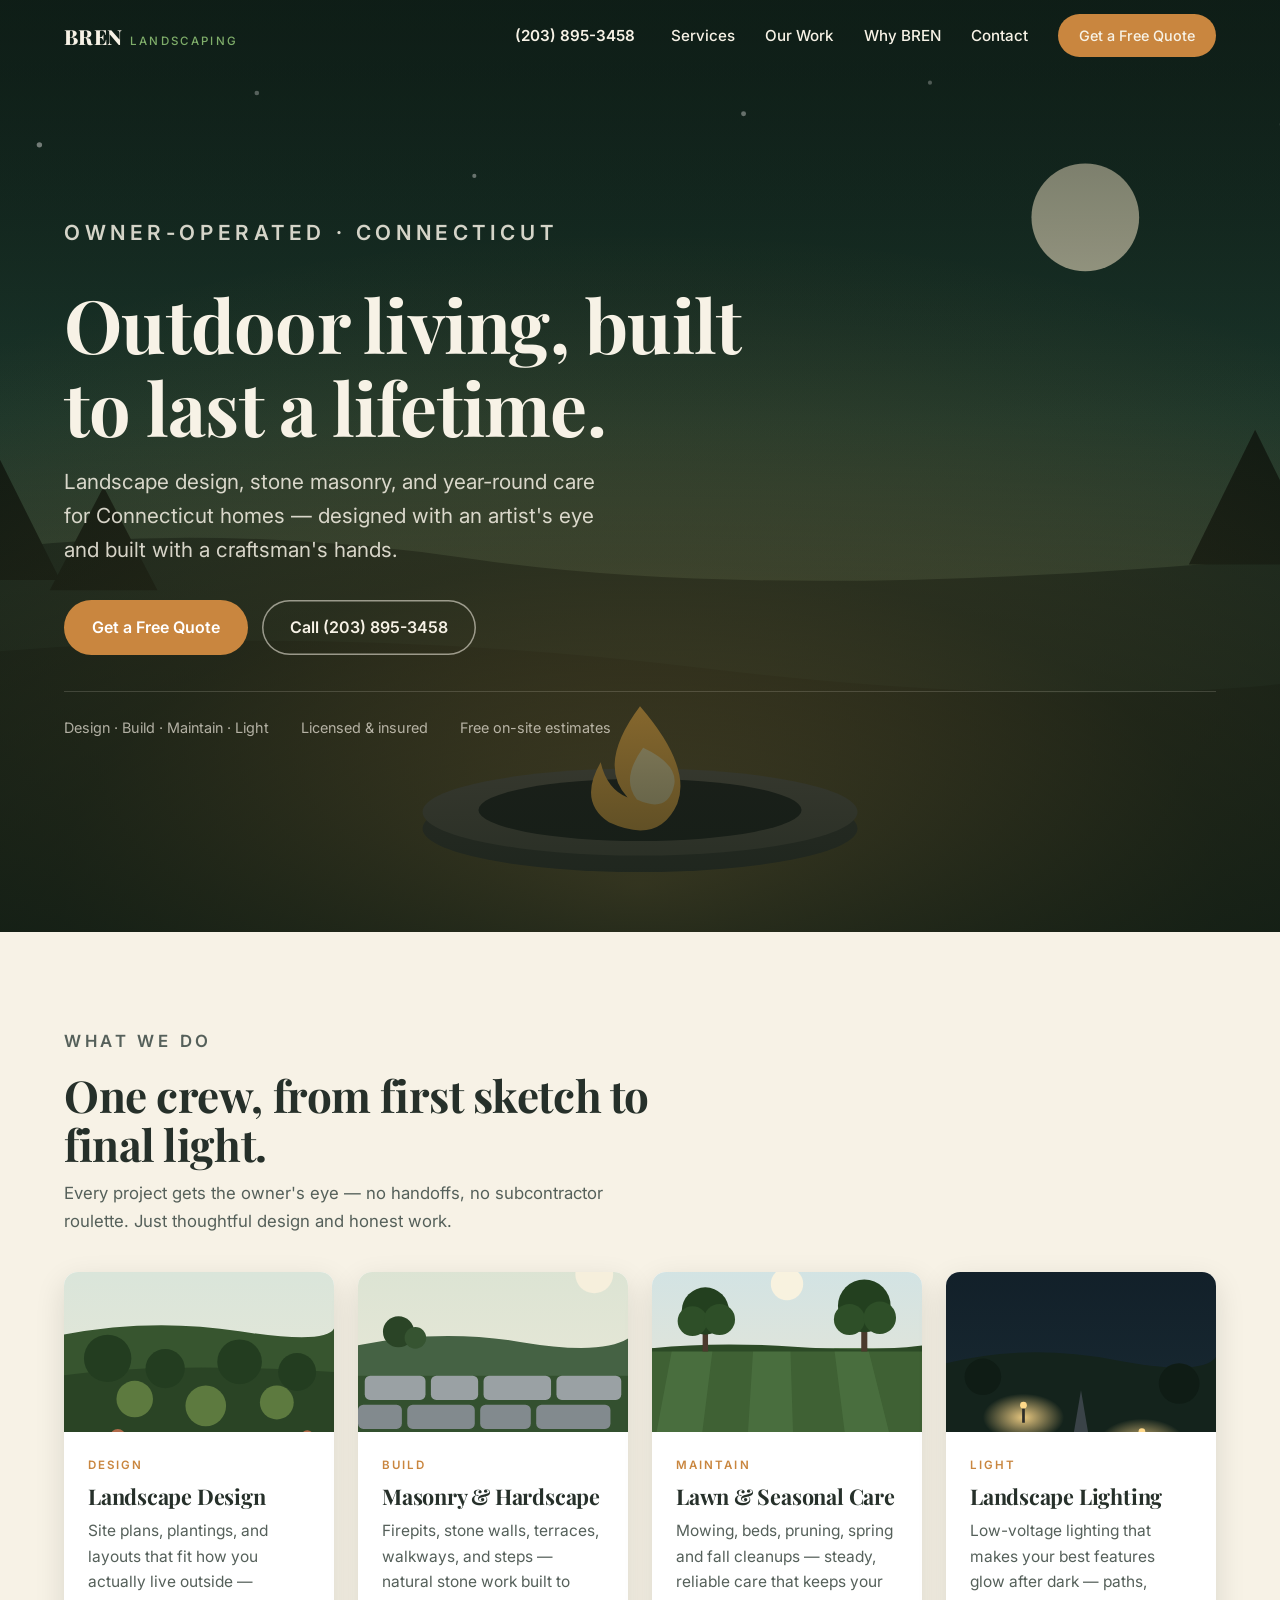
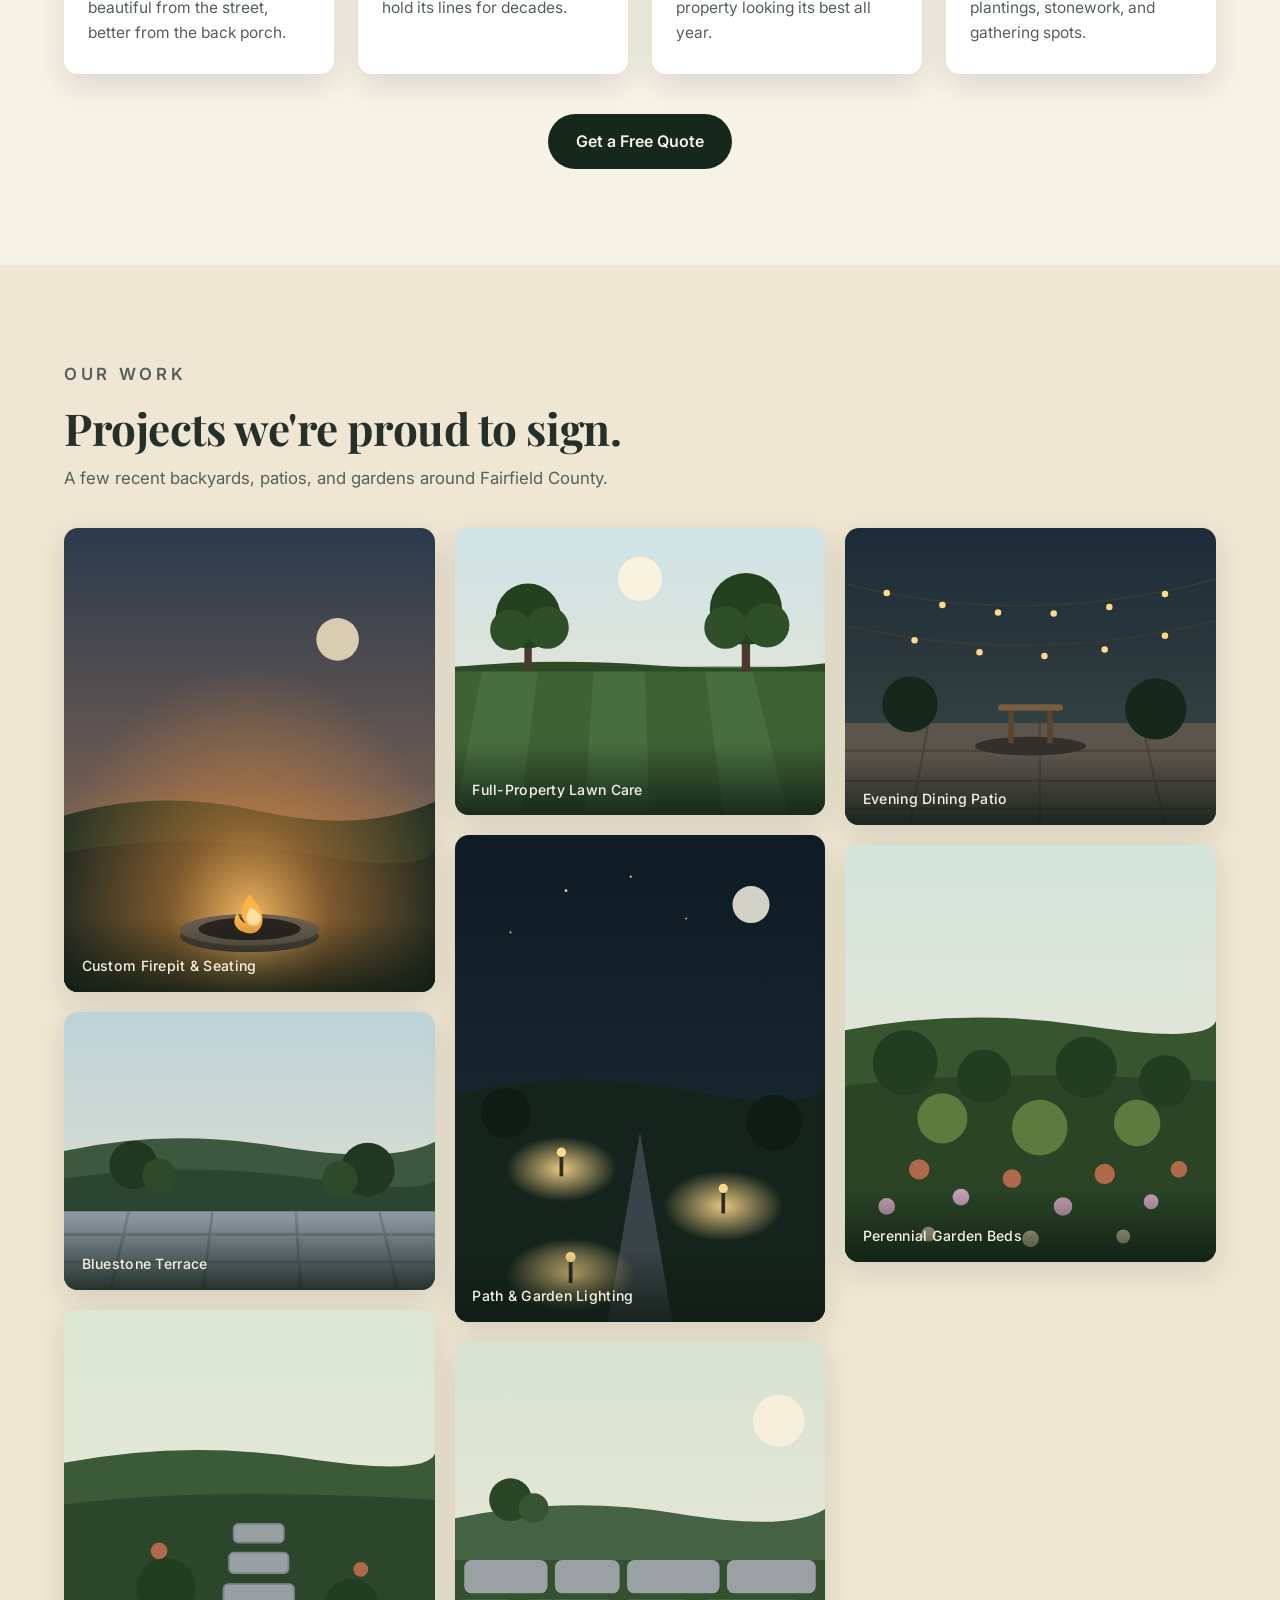
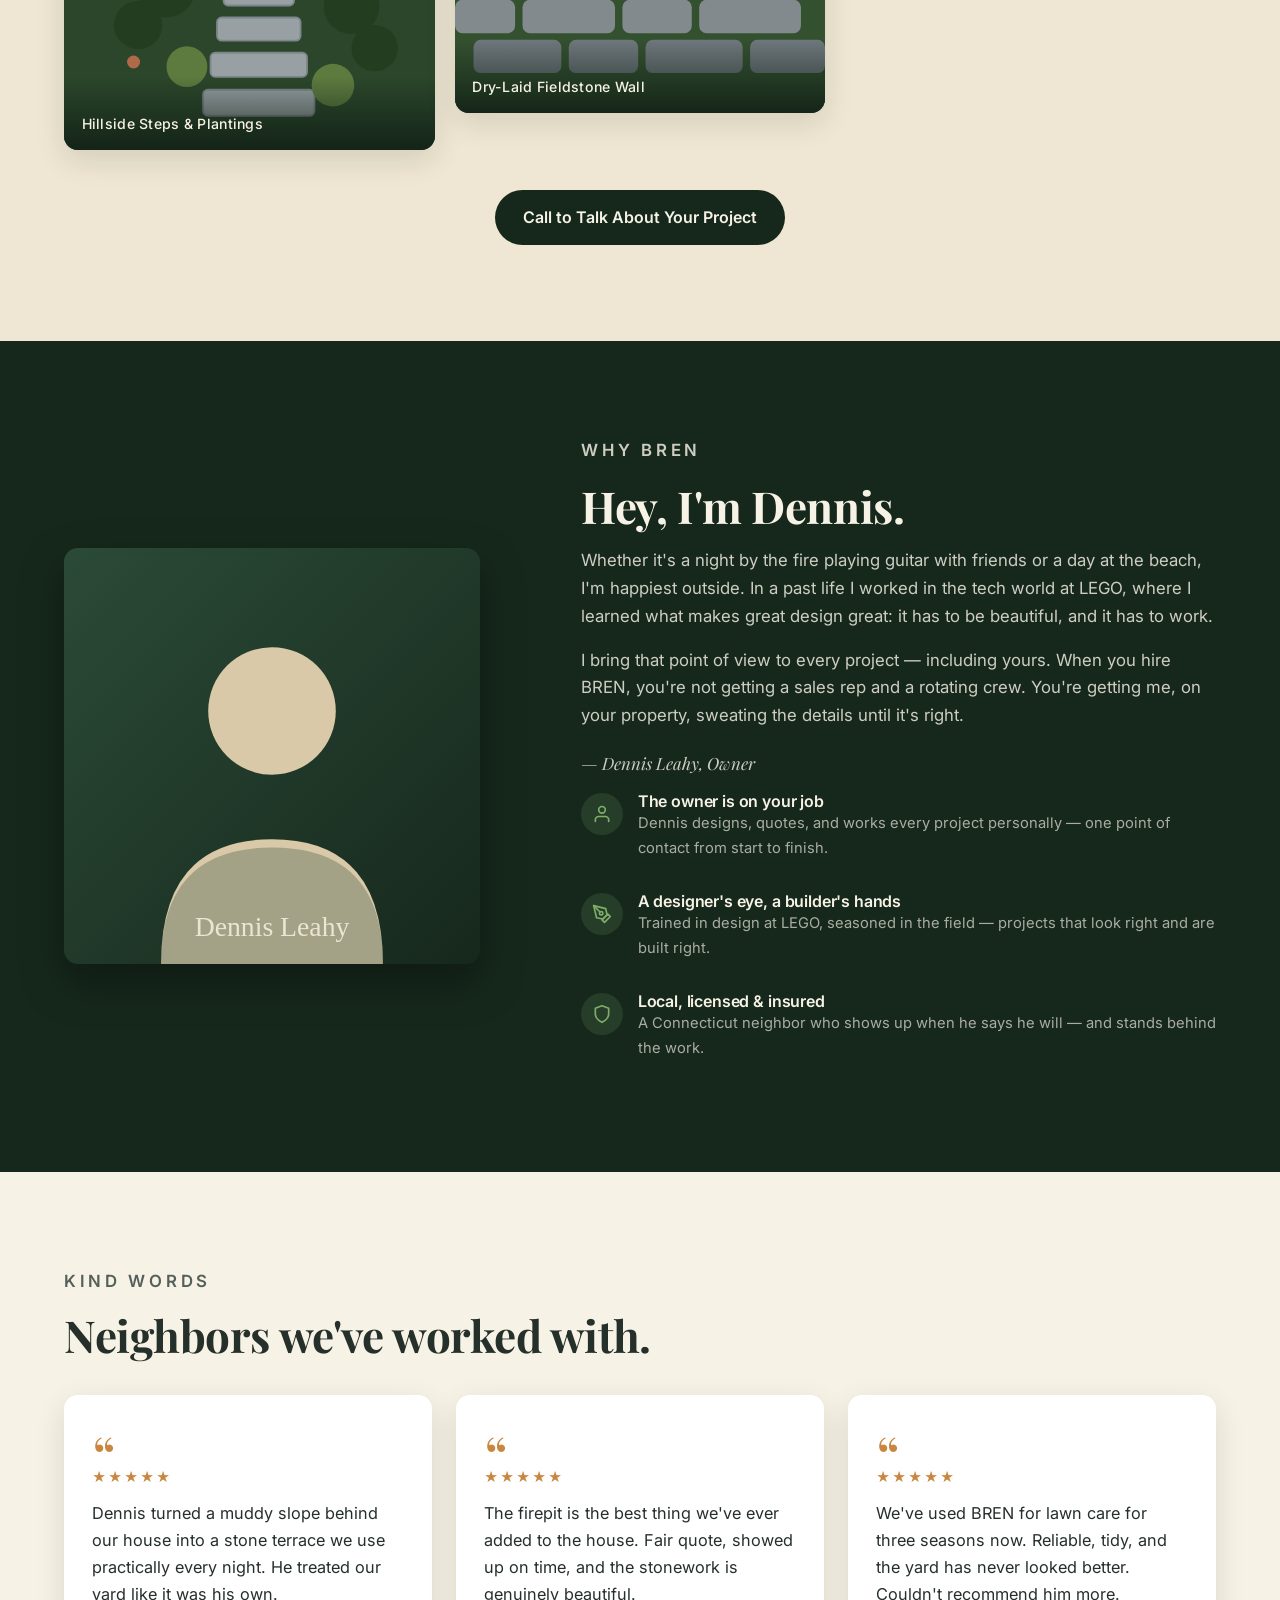
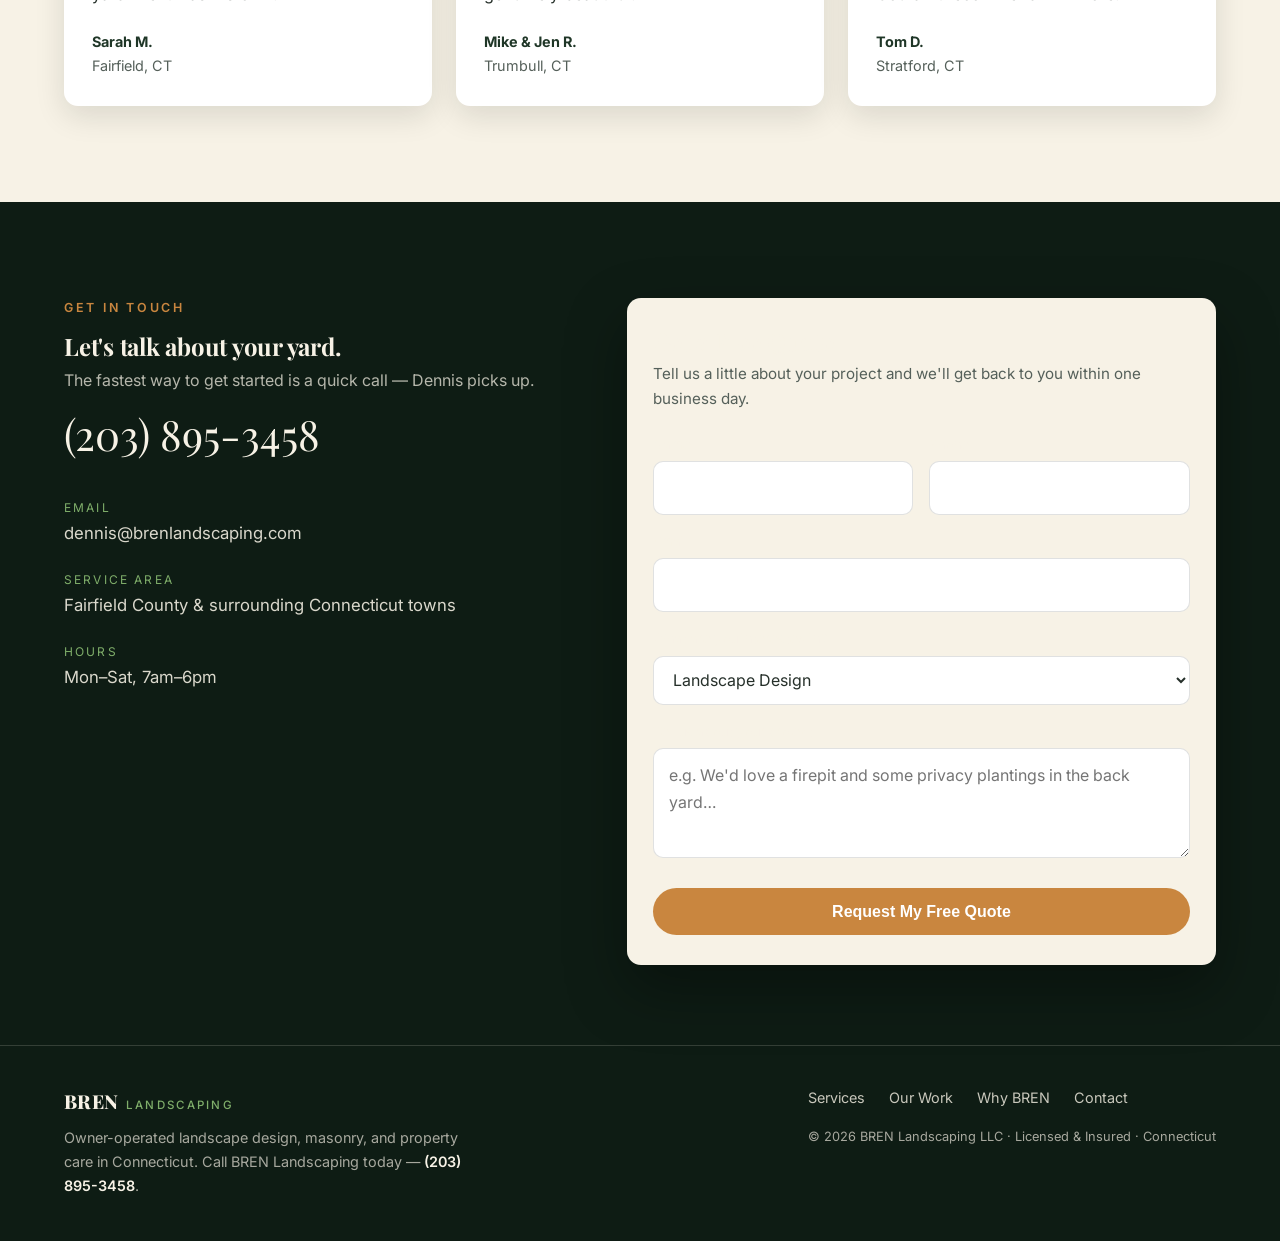
==== index.html @ 03777aca "Redesign BREN Landscaping site: premium single-page, mobile-first build Full redesign of brenlandsca" ====
<!DOCTYPE html>
<html lang="en">
<head>
  <meta charset="UTF-8">
  <meta name="viewport" content="width=device-width, initial-scale=1.0">
  <title>BREN Landscaping LLC — Landscape Design, Masonry &amp; Lawn Care in Connecticut</title>
  <meta name="description" content="BREN Landscaping is an owner-operated landscaping company in Connecticut. Landscape design, stone masonry, firepits, lawn care, seasonal maintenance, and landscape lighting. Call (203) 895-3458 for a free quote.">
  <link rel="icon" type="image/svg+xml" href="images/favicon.svg">
  <link rel="preconnect" href="https://fonts.googleapis.com">
  <link rel="preconnect" href="https://fonts.gstatic.com" crossorigin>
  <link href="https://fonts.googleapis.com/css2?family=Playfair+Display:ital,wght@0,700;0,800;1,600&family=Inter:wght@400;500;600&display=swap" rel="stylesheet">
  <link rel="stylesheet" href="css/styles.css">
</head>
<body>

  <!-- ============ Header ============ -->
  <header class="site-header" id="top">
    <div class="wrap header-inner">
      <a class="logo" href="#top">BREN <span>Landscaping</span></a>
      <a class="nav-phone" href="tel:+12038953458">(203)&nbsp;895-3458</a>
      <nav class="site-nav" id="site-nav" aria-label="Main navigation">
        <a href="#services">Services</a>
        <a href="#portfolio">Our Work</a>
        <a href="#why">Why BREN</a>
        <a href="#contact">Contact</a>
        <a class="btn btn-primary" href="#contact">Get a Free Quote</a>
        <a class="btn btn-ghost nav-call" href="tel:+12038953458">Call (203) 895-3458</a>
      </nav>
      <button class="nav-toggle" aria-label="Open menu" aria-expanded="false" aria-controls="site-nav"><span></span></button>
    </div>
  </header>

  <!-- ============ Hero ============ -->
  <section class="hero">
    <div class="wrap hero-content">
      <p class="eyebrow">Owner-Operated &middot; Connecticut</p>
      <h1>Outdoor living, built to last a lifetime.</h1>
      <p>Landscape design, stone masonry, and year-round care for Connecticut homes — designed with an artist's eye and built with a craftsman's hands.</p>
      <div class="hero-ctas">
        <a class="btn btn-primary" href="#contact">Get a Free Quote</a>
        <a class="btn btn-ghost" href="tel:+12038953458">Call (203) 895-3458</a>
      </div>
      <div class="hero-note">
        <span>Design &middot; Build &middot; Maintain &middot; Light</span>
        <span>Licensed &amp; insured</span>
        <span>Free on-site estimates</span>
      </div>
    </div>
  </section>

  <!-- ============ Services ============ -->
  <section class="services" id="services">
    <div class="wrap">
      <div class="section-head reveal">
        <p class="eyebrow">What We Do</p>
        <h2>One crew, from first sketch to final light.</h2>
        <p>Every project gets the owner's eye — no handoffs, no subcontractor roulette. Just thoughtful design and honest work.</p>
      </div>
      <div class="services-grid">
        <article class="service-card reveal">
          <img src="images/gallery-8.svg" alt="Layered perennial garden design">
          <div class="service-body">
            <span class="service-tag">Design</span>
            <h3>Landscape Design</h3>
            <p>Site plans, plantings, and layouts that fit how you actually live outside — beautiful from the street, better from the back porch.</p>
          </div>
        </article>
        <article class="service-card reveal">
          <img src="images/gallery-3.svg" alt="Dry-laid fieldstone wall masonry">
          <div class="service-body">
            <span class="service-tag">Build</span>
            <h3>Masonry &amp; Hardscape</h3>
            <p>Firepits, stone walls, terraces, walkways, and steps — natural stone work built to hold its lines for decades.</p>
          </div>
        </article>
        <article class="service-card reveal">
          <img src="images/gallery-5.svg" alt="Freshly maintained striped lawn">
          <div class="service-body">
            <span class="service-tag">Maintain</span>
            <h3>Lawn &amp; Seasonal Care</h3>
            <p>Mowing, beds, pruning, spring and fall cleanups — steady, reliable care that keeps your property looking its best all year.</p>
          </div>
        </article>
        <article class="service-card reveal">
          <img src="images/gallery-4.svg" alt="Landscape lighting along a garden path at night">
          <div class="service-body">
            <span class="service-tag">Light</span>
            <h3>Landscape Lighting</h3>
            <p>Low-voltage lighting that makes your best features glow after dark — paths, plantings, stonework, and gathering spots.</p>
          </div>
        </article>
      </div>
      <div class="section-cta reveal">
        <a class="btn btn-dark" href="#contact">Get a Free Quote</a>
      </div>
    </div>
  </section>

  <!-- ============ Portfolio ============ -->
  <section class="portfolio" id="portfolio">
    <div class="wrap">
      <div class="section-head reveal">
        <p class="eyebrow">Our Work</p>
        <h2>Projects we're proud to sign.</h2>
        <p>A few recent backyards, patios, and gardens around Fairfield County.</p>
      </div>
      <div class="masonry">
        <figure class="reveal"><img src="images/gallery-1.svg" alt="Custom stone firepit at dusk" loading="lazy"><figcaption>Custom Firepit &amp; Seating</figcaption></figure>
        <figure class="reveal"><img src="images/gallery-2.svg" alt="Bluestone terrace with garden beds" loading="lazy"><figcaption>Bluestone Terrace</figcaption></figure>
        <figure class="reveal"><img src="images/gallery-6.svg" alt="Stone steps through a planted hillside" loading="lazy"><figcaption>Hillside Steps &amp; Plantings</figcaption></figure>
        <figure class="reveal"><img src="images/gallery-5.svg" alt="Freshly striped lawn with mature trees" loading="lazy"><figcaption>Full-Property Lawn Care</figcaption></figure>
        <figure class="reveal"><img src="images/gallery-4.svg" alt="Landscape lighting along a garden path at night" loading="lazy"><figcaption>Path &amp; Garden Lighting</figcaption></figure>
        <figure class="reveal"><img src="images/gallery-3.svg" alt="Dry-laid fieldstone wall" loading="lazy"><figcaption>Dry-Laid Fieldstone Wall</figcaption></figure>
        <figure class="reveal"><img src="images/gallery-7.svg" alt="Outdoor dining patio under string lights" loading="lazy"><figcaption>Evening Dining Patio</figcaption></figure>
        <figure class="reveal"><img src="images/gallery-8.svg" alt="Layered perennial garden bed in bloom" loading="lazy"><figcaption>Perennial Garden Beds</figcaption></figure>
      </div>
      <div class="section-cta reveal">
        <a class="btn btn-dark" href="tel:+12038953458">Call to Talk About Your Project</a>
      </div>
    </div>
  </section>

  <!-- ============ Why BREN ============ -->
  <section class="why on-dark" id="why">
    <div class="wrap why-grid">
      <div class="why-photo reveal">
        <img src="images/dennis.svg" alt="Dennis Leahy, owner of BREN Landscaping">
      </div>
      <div class="why-story reveal">
        <p class="eyebrow">Why BREN</p>
        <h2>Hey, I'm Dennis.</h2>
        <p>Whether it's a night by the fire playing guitar with friends or a day at the beach, I'm happiest outside. In a past life I worked in the tech world at LEGO, where I learned what makes great design great: it has to be beautiful, and it has to work.</p>
        <p>I bring that point of view to every project — including yours. When you hire BREN, you're not getting a sales rep and a rotating crew. You're getting me, on your property, sweating the details until it's right.</p>
        <p class="why-signature">— Dennis Leahy, Owner</p>
        <div class="trust-points">
          <div class="trust-point">
            <div class="trust-icon" aria-hidden="true">
              <svg width="20" height="20" viewBox="0 0 24 24" fill="none" stroke="currentColor" stroke-width="2" stroke-linecap="round" stroke-linejoin="round"><path d="M20 21v-2a4 4 0 0 0-4-4H8a4 4 0 0 0-4 4v2"/><circle cx="12" cy="7" r="4"/></svg>
            </div>
            <div>
              <h3>The owner is on your job</h3>
              <p>Dennis designs, quotes, and works every project personally — one point of contact from start to finish.</p>
            </div>
          </div>
          <div class="trust-point">
            <div class="trust-icon" aria-hidden="true">
              <svg width="20" height="20" viewBox="0 0 24 24" fill="none" stroke="currentColor" stroke-width="2" stroke-linecap="round" stroke-linejoin="round"><path d="M12 19l7-7 3 3-7 7-3-3z"/><path d="M18 13l-1.5-7.5L2 2l3.5 14.5L13 18l5-5z"/><path d="M2 2l7.586 7.586"/><circle cx="11" cy="11" r="2"/></svg>
            </div>
            <div>
              <h3>A designer's eye, a builder's hands</h3>
              <p>Trained in design at LEGO, seasoned in the field — projects that look right and are built right.</p>
            </div>
          </div>
          <div class="trust-point">
            <div class="trust-icon" aria-hidden="true">
              <svg width="20" height="20" viewBox="0 0 24 24" fill="none" stroke="currentColor" stroke-width="2" stroke-linecap="round" stroke-linejoin="round"><path d="M12 22s8-4 8-10V5l-8-3-8 3v7c0 6 8 10 8 10z"/></svg>
            </div>
            <div>
              <h3>Local, licensed &amp; insured</h3>
              <p>A Connecticut neighbor who shows up when he says he will — and stands behind the work.</p>
            </div>
          </div>
        </div>
      </div>
    </div>
  </section>

  <!-- ============ Testimonials ============ -->
  <section class="testimonials" id="testimonials">
    <div class="wrap">
      <div class="section-head reveal">
        <p class="eyebrow">Kind Words</p>
        <h2>Neighbors we've worked with.</h2>
      </div>
      <div class="quotes-grid">
        <article class="quote-card reveal">
          <div class="quote-mark" aria-hidden="true">&ldquo;</div>
          <div class="stars" aria-label="5 out of 5 stars">★★★★★</div>
          <blockquote>Dennis turned a muddy slope behind our house into a stone terrace we use practically every night. He treated our yard like it was his own.</blockquote>
          <footer><strong>Sarah M.</strong><span>Fairfield, CT</span></footer>
        </article>
        <article class="quote-card reveal">
          <div class="quote-mark" aria-hidden="true">&ldquo;</div>
          <div class="stars" aria-label="5 out of 5 stars">★★★★★</div>
          <blockquote>The firepit is the best thing we've ever added to the house. Fair quote, showed up on time, and the stonework is genuinely beautiful.</blockquote>
          <footer><strong>Mike &amp; Jen R.</strong><span>Trumbull, CT</span></footer>
        </article>
        <article class="quote-card reveal">
          <div class="quote-mark" aria-hidden="true">&ldquo;</div>
          <div class="stars" aria-label="5 out of 5 stars">★★★★★</div>
          <blockquote>We've used BREN for lawn care for three seasons now. Reliable, tidy, and the yard has never looked better. Couldn't recommend him more.</blockquote>
          <footer><strong>Tom D.</strong><span>Stratford, CT</span></footer>
        </article>
      </div>
    </div>
  </section>

  <!-- ============ Contact ============ -->
  <section class="contact on-dark" id="contact">
    <div class="wrap contact-grid">
      <div class="reveal">
        <p class="eyebrow">Get In Touch</p>
        <h2 class="section-head" style="margin-bottom:0.5rem;">Let's talk about your yard.</h2>
        <p style="color:rgba(247,242,230,0.72);">The fastest way to get started is a quick call — Dennis picks up.</p>
        <a class="contact-phone" href="tel:+12038953458">(203) 895-3458</a>
        <div class="contact-lines">
          <div class="contact-line">
            <small>Email</small>
            <a href="mailto:dennis@brenlandscaping.com">dennis@brenlandscaping.com</a>
          </div>
          <div class="contact-line">
            <small>Service Area</small>
            <p>Fairfield County &amp; surrounding Connecticut towns</p>
          </div>
          <div class="contact-line">
            <small>Hours</small>
            <p>Mon&ndash;Sat, 7am&ndash;6pm</p>
          </div>
        </div>
      </div>
      <div class="reveal">
        <form class="quote-form" id="quote-form" novalidate>
          <h3>Get a Free Quote</h3>
          <p>Tell us a little about your project and we'll get back to you within one business day.</p>
          <div class="form-row split">
            <div class="field">
              <label for="name">Name</label>
              <input type="text" id="name" name="name" autocomplete="name" required>
            </div>
            <div class="field">
              <label for="phone">Phone</label>
              <input type="tel" id="phone" name="phone" autocomplete="tel" required>
            </div>
          </div>
          <div class="form-row">
            <div class="field">
              <label for="email">Email</label>
              <input type="email" id="email" name="email" autocomplete="email">
            </div>
          </div>
          <div class="form-row">
            <div class="field">
              <label for="service">What are you interested in?</label>
              <select id="service" name="service">
                <option>Landscape Design</option>
                <option>Masonry &amp; Hardscape</option>
                <option>Lawn &amp; Seasonal Care</option>
                <option>Landscape Lighting</option>
                <option>Not sure yet — let's talk</option>
              </select>
            </div>
          </div>
          <div class="form-row">
            <div class="field">
              <label for="message">Tell us about your project</label>
              <textarea id="message" name="message" placeholder="e.g. We'd love a firepit and some privacy plantings in the back yard&hellip;"></textarea>
            </div>
          </div>
          <button type="submit" class="btn btn-primary">Request My Free Quote</button>
          <p class="form-status" id="form-status" role="status"></p>
        </form>
      </div>
    </div>
  </section>

  <!-- ============ Footer ============ -->
  <footer class="site-footer">
    <div class="wrap footer-inner">
      <div class="footer-brand">
        <a class="logo" href="#top">BREN <span>Landscaping</span></a>
        <p>Owner-operated landscape design, masonry, and property care in Connecticut. Call BREN Landscaping today — <a class="footer-phone" href="tel:+12038953458">(203) 895-3458</a>.</p>
      </div>
      <div>
        <nav class="footer-links" aria-label="Footer navigation">
          <a href="#services">Services</a>
          <a href="#portfolio">Our Work</a>
          <a href="#why">Why BREN</a>
          <a href="#contact">Contact</a>
        </nav>
        <p class="footer-legal" style="margin-top:1rem;">&copy; <span id="year">2026</span> BREN Landscaping LLC &middot; Licensed &amp; Insured &middot; Connecticut</p>
      </div>
    </div>
  </footer>

  <script src="js/main.js"></script>
</body>
</html>
---- css/styles.css ----
/* ==========================================================================
   BREN Landscaping LLC — brenlandscaping.com
   Mobile-first stylesheet
   ========================================================================== */

:root {
  --green-950: #0e1c14;
  --green-900: #16281c;
  --green-800: #1f3627;
  --green-700: #2c4a35;
  --green-soft: #7fae6a;
  --cream: #f7f2e6;
  --cream-deep: #efe7d3;
  --ink: #26302a;
  --ink-soft: #55605a;
  --amber: #c9863f;
  --amber-bright: #dd9a4e;
  --line: rgba(38, 48, 42, 0.14);
  --line-light: rgba(247, 242, 230, 0.16);

  --font-serif: "Playfair Display", "Georgia", "Times New Roman", serif;
  --font-sans: "Inter", -apple-system, BlinkMacSystemFont, "Segoe UI", sans-serif;

  --wrap: 72rem;
  --pad: 1.25rem;
  --radius: 14px;
  --shadow: 0 10px 30px rgba(14, 28, 20, 0.12);
}

* { box-sizing: border-box; margin: 0; padding: 0; }

html { scroll-behavior: smooth; }

body {
  font-family: var(--font-sans);
  font-size: 1rem;
  line-height: 1.65;
  color: var(--ink);
  background: var(--cream);
  -webkit-font-smoothing: antialiased;
}

img { display: block; max-width: 100%; }

a { color: inherit; }

.wrap {
  width: min(var(--wrap), 100% - 2 * var(--pad));
  margin-inline: auto;
}

/* ---------- Type ---------- */

h1, h2, h3 { font-family: var(--font-serif); line-height: 1.12; letter-spacing: -0.01em; }

.eyebrow {
  font-size: 0.78rem;
  font-weight: 600;
  letter-spacing: 0.22em;
  text-transform: uppercase;
  color: var(--amber);
  margin-bottom: 0.9rem;
}

.section-head { max-width: 38rem; margin-bottom: 2.25rem; }
.section-head h2 { font-size: clamp(1.9rem, 4.5vw, 2.75rem); margin-bottom: 0.75rem; }
.section-head p { color: var(--ink-soft); font-size: 1.05rem; }

.on-dark { color: var(--cream); }
.on-dark .section-head p { color: rgba(247, 242, 230, 0.72); }

/* ---------- Buttons ---------- */

.btn {
  display: inline-flex;
  align-items: center;
  justify-content: center;
  gap: 0.5rem;
  padding: 0.9rem 1.75rem;
  border-radius: 999px;
  font-weight: 600;
  font-size: 1rem;
  text-decoration: none;
  transition: transform 0.15s ease, background 0.2s ease, color 0.2s ease;
  cursor: pointer;
  border: 0;
}

.btn:active { transform: scale(0.98); }

.btn-primary { background: var(--amber); color: #fff; }
.btn-primary:hover { background: var(--amber-bright); }

.btn-ghost {
  background: transparent;
  color: var(--cream);
  box-shadow: inset 0 0 0 1.5px rgba(247, 242, 230, 0.55);
}
.btn-ghost:hover { background: rgba(247, 242, 230, 0.1); }

.btn-dark { background: var(--green-900); color: var(--cream); }
.btn-dark:hover { background: var(--green-700); }

/* ---------- Header ---------- */

.site-header {
  position: fixed;
  inset: 0 0 auto 0;
  z-index: 50;
  padding: 0.9rem 0;
  transition: background 0.25s ease, box-shadow 0.25s ease, padding 0.25s ease;
}

.site-header.scrolled {
  background: rgba(14, 28, 20, 0.96);
  box-shadow: 0 2px 20px rgba(0, 0, 0, 0.25);
  padding: 0.6rem 0;
}

.header-inner { display: flex; align-items: center; gap: 1rem; }
.header-inner .logo { margin-right: auto; }

.logo {
  font-family: var(--font-serif);
  font-weight: 800;
  font-size: 1.3rem;
  letter-spacing: 0.02em;
  color: var(--cream);
  text-decoration: none;
  display: flex;
  align-items: baseline;
  gap: 0.45rem;
}
.logo span { font-family: var(--font-sans); font-weight: 500; font-size: 0.72rem; letter-spacing: 0.2em; text-transform: uppercase; color: var(--green-soft); }

.nav-phone {
  display: none;
  font-weight: 600;
  color: var(--cream);
  text-decoration: none;
  font-size: 0.95rem;
  white-space: nowrap;
}
.nav-phone:hover { color: var(--amber-bright); }

.nav-toggle {
  display: grid;
  place-items: center;
  width: 44px;
  height: 44px;
  background: transparent;
  border: 0;
  cursor: pointer;
}
.nav-toggle span, .nav-toggle span::before, .nav-toggle span::after {
  content: "";
  display: block;
  width: 24px;
  height: 2px;
  background: var(--cream);
  position: relative;
  transition: transform 0.25s ease, opacity 0.2s ease;
}
.nav-toggle span::before { position: absolute; top: -8px; }
.nav-toggle span::after { position: absolute; top: 8px; }
.nav-open .nav-toggle span { background: transparent; }
.nav-open .nav-toggle span::before { transform: translateY(8px) rotate(45deg); }
.nav-open .nav-toggle span::after { transform: translateY(-8px) rotate(-45deg); }

.site-nav {
  position: fixed;
  inset: 0;
  background: var(--green-950);
  display: flex;
  flex-direction: column;
  align-items: center;
  justify-content: center;
  gap: 1.6rem;
  opacity: 0;
  visibility: hidden;
  transition: opacity 0.25s ease, visibility 0.25s ease;
  z-index: -1;
}
.nav-open .site-nav { opacity: 1; visibility: visible; }

.site-nav a {
  color: var(--cream);
  text-decoration: none;
  font-family: var(--font-serif);
  font-size: 1.6rem;
}
.site-nav a:hover { color: var(--amber-bright); }
.site-nav .btn { font-family: var(--font-sans); font-size: 1rem; }

/* ---------- Hero ---------- */

.hero {
  position: relative;
  min-height: 100svh;
  display: flex;
  align-items: flex-end;
  color: var(--cream);
  background: var(--green-950) url("../images/hero.svg") center / cover no-repeat;
}

.hero::after {
  content: "";
  position: absolute;
  inset: 0;
  background: linear-gradient(180deg, rgba(14, 28, 20, 0.55) 0%, rgba(14, 28, 20, 0.15) 45%, rgba(14, 28, 20, 0.78) 100%);
}

.hero-content {
  position: relative;
  z-index: 1;
  padding: 7.5rem 0 4.5rem;
}

.hero h1 {
  font-size: clamp(2.5rem, 8vw, 4.6rem);
  max-width: 15ch;
  margin-bottom: 1.1rem;
}

.hero p {
  font-size: clamp(1.05rem, 2.4vw, 1.3rem);
  color: rgba(247, 242, 230, 0.85);
  max-width: 34rem;
  margin-bottom: 2rem;
}

.hero-ctas { display: flex; flex-wrap: wrap; gap: 0.9rem; }

.hero-note {
  margin-top: 2.25rem;
  padding-top: 1.5rem;
  border-top: 1px solid var(--line-light);
  display: flex;
  flex-wrap: wrap;
  gap: 0.4rem 2rem;
  font-size: 0.9rem;
  color: rgba(247, 242, 230, 0.68);
}

/* ---------- Sections ---------- */

section { padding: 4.5rem 0; }

/* Services */

.services-grid { display: grid; gap: 1.5rem; }

.service-card {
  background: #fff;
  border-radius: var(--radius);
  overflow: hidden;
  box-shadow: var(--shadow);
  display: flex;
  flex-direction: column;
}

.service-card img { height: 190px; width: 100%; object-fit: cover; }

.service-body { padding: 1.5rem 1.5rem 1.75rem; display: flex; flex-direction: column; gap: 0.6rem; flex: 1; }
.service-body h3 { font-size: 1.35rem; }
.service-body p { color: var(--ink-soft); font-size: 0.97rem; flex: 1; }

.service-tag {
  font-size: 0.72rem;
  font-weight: 600;
  letter-spacing: 0.18em;
  text-transform: uppercase;
  color: var(--amber);
}

.section-cta { margin-top: 2.5rem; text-align: center; }

/* Portfolio */

.portfolio { background: var(--cream-deep); }

.masonry { columns: 1; column-gap: 1.25rem; }

.masonry figure {
  break-inside: avoid;
  margin-bottom: 1.25rem;
  border-radius: var(--radius);
  overflow: hidden;
  position: relative;
  box-shadow: var(--shadow);
}

.masonry img { width: 100%; transition: transform 0.4s ease; }
.masonry figure:hover img { transform: scale(1.04); }

.masonry figcaption {
  position: absolute;
  inset: auto 0 0 0;
  padding: 2.2rem 1.1rem 0.9rem;
  background: linear-gradient(180deg, rgba(14, 28, 20, 0) 0%, rgba(14, 28, 20, 0.82) 100%);
  color: var(--cream);
  font-size: 0.88rem;
  font-weight: 500;
  letter-spacing: 0.02em;
}

/* Why BREN */

.why { background: var(--green-900); }

.why-grid { display: grid; gap: 2.5rem; align-items: center; }

.why-photo {
  border-radius: var(--radius);
  overflow: hidden;
  box-shadow: 0 18px 44px rgba(0, 0, 0, 0.35);
  max-width: 26rem;
}

.why h2 { font-size: clamp(1.9rem, 4.5vw, 2.75rem); margin-bottom: 1.1rem; }

.why-story p { color: rgba(247, 242, 230, 0.82); margin-bottom: 1rem; font-size: 1.05rem; }

.why-signature {
  font-family: var(--font-serif);
  font-style: italic;
  font-size: 1.15rem;
  color: var(--amber-bright);
  margin: 1.25rem 0 2rem;
}

.trust-points { display: grid; gap: 1.1rem; }

.trust-point { display: flex; gap: 0.9rem; align-items: flex-start; }

.trust-icon {
  flex: none;
  width: 42px;
  height: 42px;
  border-radius: 50%;
  display: grid;
  place-items: center;
  background: rgba(127, 174, 106, 0.16);
  color: var(--green-soft);
}

.trust-point h3 { font-family: var(--font-sans); font-size: 1rem; font-weight: 600; color: var(--cream); }
.trust-point p { font-size: 0.92rem; color: rgba(247, 242, 230, 0.66); }

/* Testimonials */

.quotes-grid { display: grid; gap: 1.5rem; }

.quote-card {
  background: #fff;
  border-radius: var(--radius);
  padding: 2rem 1.75rem 1.75rem;
  box-shadow: var(--shadow);
  position: relative;
  display: flex;
  flex-direction: column;
}

.quote-mark {
  font-family: var(--font-serif);
  font-size: 3.6rem;
  line-height: 1;
  color: var(--amber);
  height: 2.4rem;
}

.quote-card blockquote { font-size: 1.02rem; color: var(--ink); flex: 1; }

.quote-card footer { margin-top: 1.4rem; font-size: 0.9rem; }
.quote-card footer strong { display: block; color: var(--green-800); }
.quote-card footer span { color: var(--ink-soft); }

.stars { color: var(--amber); letter-spacing: 0.15em; font-size: 0.85rem; margin-bottom: 0.75rem; }

/* Contact */

.contact { background: var(--green-950); padding-bottom: 5rem; }

.contact-grid { display: grid; gap: 2.75rem; }

.contact-phone {
  font-family: var(--font-serif);
  font-size: clamp(1.8rem, 6vw, 2.6rem);
  color: var(--cream);
  text-decoration: none;
  display: inline-block;
  margin: 0.4rem 0 0.2rem;
}
.contact-phone:hover { color: var(--amber-bright); }

.contact-lines { display: grid; gap: 1.4rem; margin-top: 1.6rem; }
.contact-line small { display: block; font-size: 0.75rem; letter-spacing: 0.18em; text-transform: uppercase; color: var(--green-soft); margin-bottom: 0.15rem; }
.contact-line a { color: rgba(247, 242, 230, 0.88); text-decoration: none; font-size: 1.05rem; }
.contact-line a:hover { color: var(--amber-bright); }
.contact-line p { color: rgba(247, 242, 230, 0.88); font-size: 1.05rem; }

.quote-form {
  background: var(--cream);
  border-radius: var(--radius);
  padding: 1.9rem 1.6rem;
  box-shadow: 0 24px 60px rgba(0, 0, 0, 0.35);
}

.quote-form h3 { font-size: 1.5rem; margin-bottom: 0.4rem; }
.quote-form > p { color: var(--ink-soft); font-size: 0.95rem; margin-bottom: 1.4rem; }

.form-row { display: grid; gap: 1rem; margin-bottom: 1rem; }

.field label { display: block; font-size: 0.82rem; font-weight: 600; margin-bottom: 0.35rem; }

.field input, .field select, .field textarea {
  width: 100%;
  padding: 0.8rem 0.95rem;
  border: 1.5px solid var(--line);
  border-radius: 10px;
  background: #fff;
  font: inherit;
  color: var(--ink);
  transition: border-color 0.2s ease;
}
.field input:focus, .field select:focus, .field textarea:focus {
  outline: none;
  border-color: var(--amber);
}
.field textarea { resize: vertical; min-height: 110px; }

.quote-form .btn { width: 100%; margin-top: 0.4rem; }

.form-status { margin-top: 0.9rem; font-size: 0.9rem; text-align: center; color: var(--green-700); font-weight: 600; display: none; }
.form-status.visible { display: block; }

/* ---------- Footer ---------- */

.site-footer {
  background: var(--green-950);
  border-top: 1px solid var(--line-light);
  padding: 2.5rem 0 2.75rem;
  color: rgba(247, 242, 230, 0.66);
  font-size: 0.9rem;
}

.footer-inner { display: grid; gap: 1.6rem; }

.footer-brand .logo { font-size: 1.2rem; }
.footer-brand p { margin-top: 0.5rem; max-width: 26rem; }

.footer-links { display: flex; flex-wrap: wrap; gap: 0.5rem 1.5rem; }
.footer-links a { color: rgba(247, 242, 230, 0.8); text-decoration: none; }
.footer-links a:hover { color: var(--amber-bright); }

.footer-phone { font-weight: 600; color: var(--cream); text-decoration: none; }
.footer-phone:hover { color: var(--amber-bright); }

.footer-legal { font-size: 0.8rem; }

/* ---------- Reveal animation ---------- */

.reveal { opacity: 0; transform: translateY(22px); transition: opacity 0.6s ease, transform 0.6s ease; }
.reveal.in { opacity: 1; transform: none; }

@media (prefers-reduced-motion: reduce) {
  html { scroll-behavior: auto; }
  .reveal { opacity: 1; transform: none; transition: none; }
  .masonry figure:hover img { transform: none; }
}

/* ---------- Tablet & up ---------- */

@media (min-width: 640px) {
  .services-grid { grid-template-columns: repeat(2, 1fr); }
  .masonry { columns: 2; }
  .quotes-grid { grid-template-columns: repeat(2, 1fr); }
  .form-row.split { grid-template-columns: 1fr 1fr; }
  .footer-inner { grid-template-columns: 1fr auto; align-items: start; }
}

@media (min-width: 900px) {
  section { padding: 6rem 0; }

  .nav-phone { display: inline-block; margin-right: 1.25rem; }

  .nav-toggle { display: none; }

  .site-nav {
    position: static;
    inset: auto;
    background: transparent;
    flex-direction: row;
    gap: 1.9rem;
    opacity: 1;
    visibility: visible;
    z-index: auto;
  }
  .site-nav a { font-family: var(--font-sans); font-size: 0.95rem; font-weight: 500; }
  .site-nav .btn { padding: 0.6rem 1.3rem; font-size: 0.9rem; }
  .site-nav .nav-call { display: none; }

  .services-grid { grid-template-columns: repeat(4, 1fr); }
  .service-card img { height: 160px; }

  .masonry { columns: 3; }

  .why-grid { grid-template-columns: 5fr 7fr; gap: 4rem; }

  .quotes-grid { grid-template-columns: repeat(3, 1fr); }

  .contact-grid { grid-template-columns: 5fr 6fr; gap: 4.5rem; align-items: start; }

  .hero-content { padding-bottom: 6rem; }
}
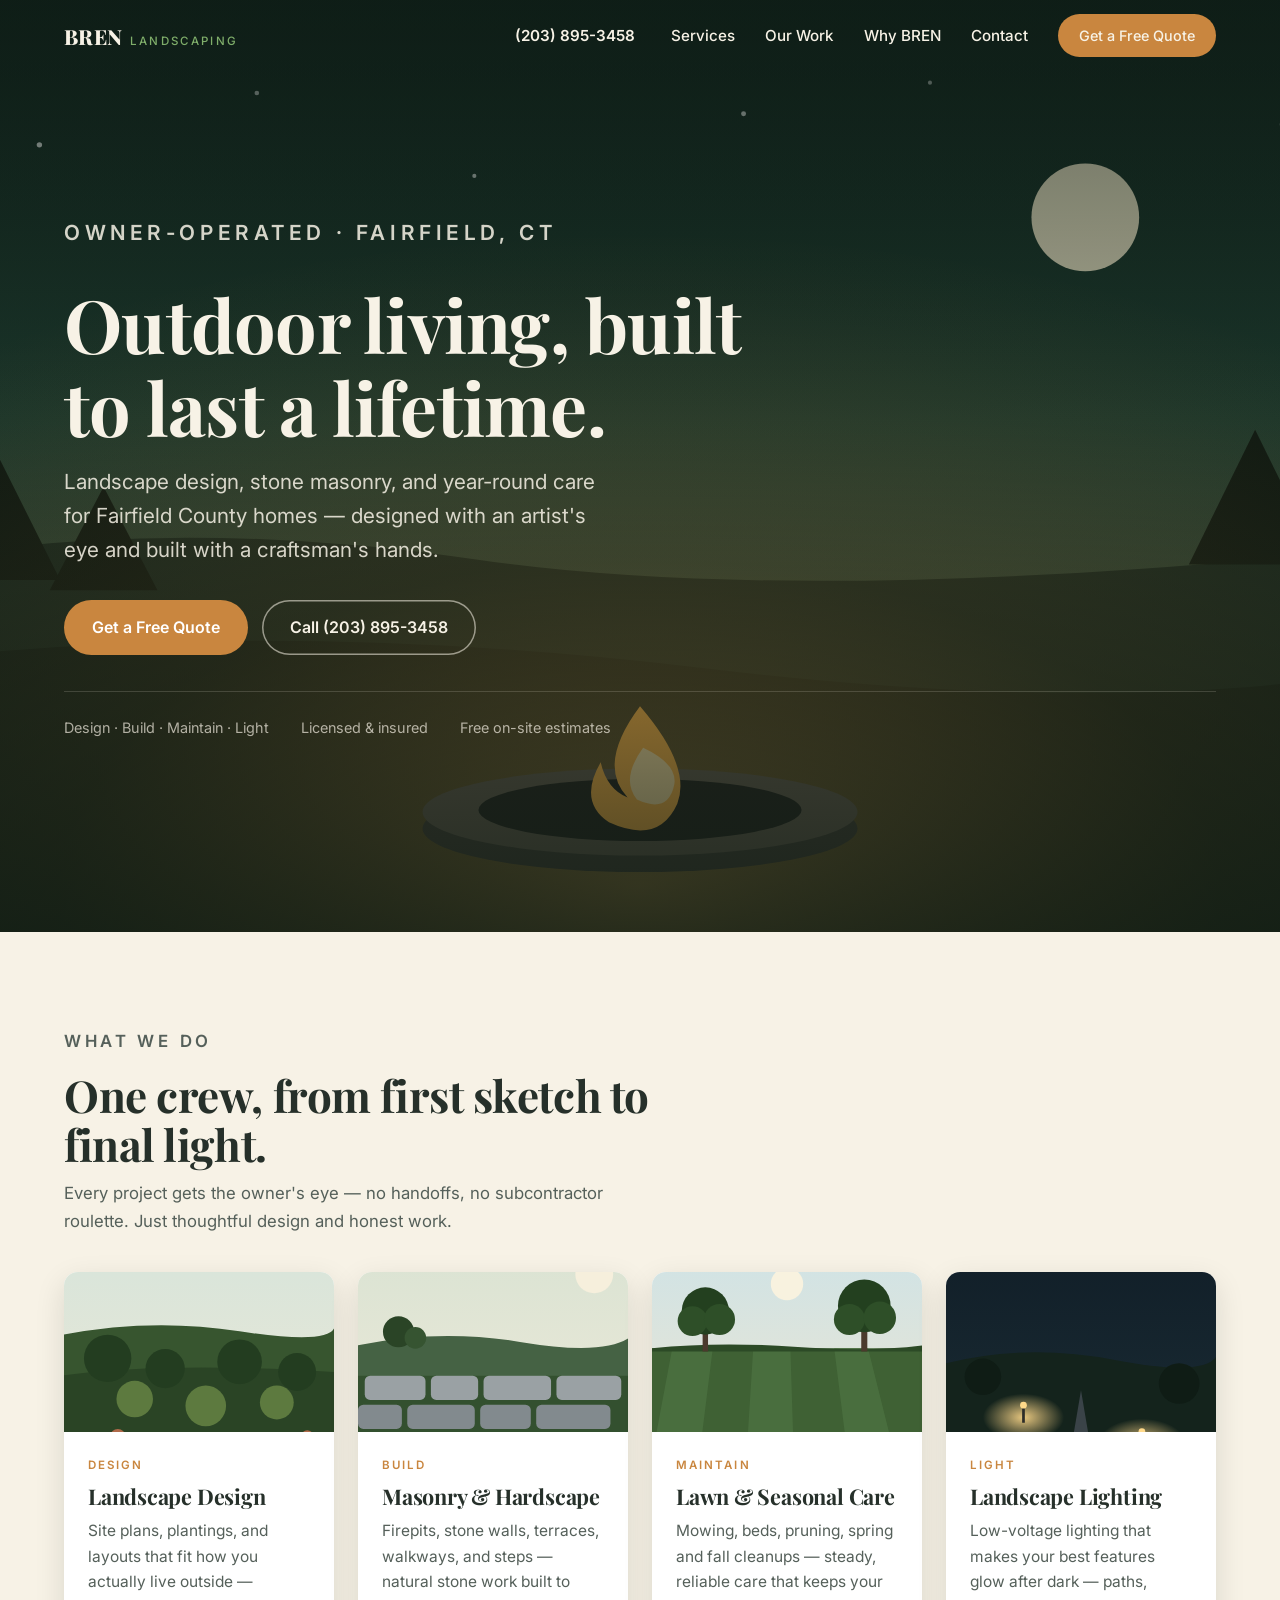
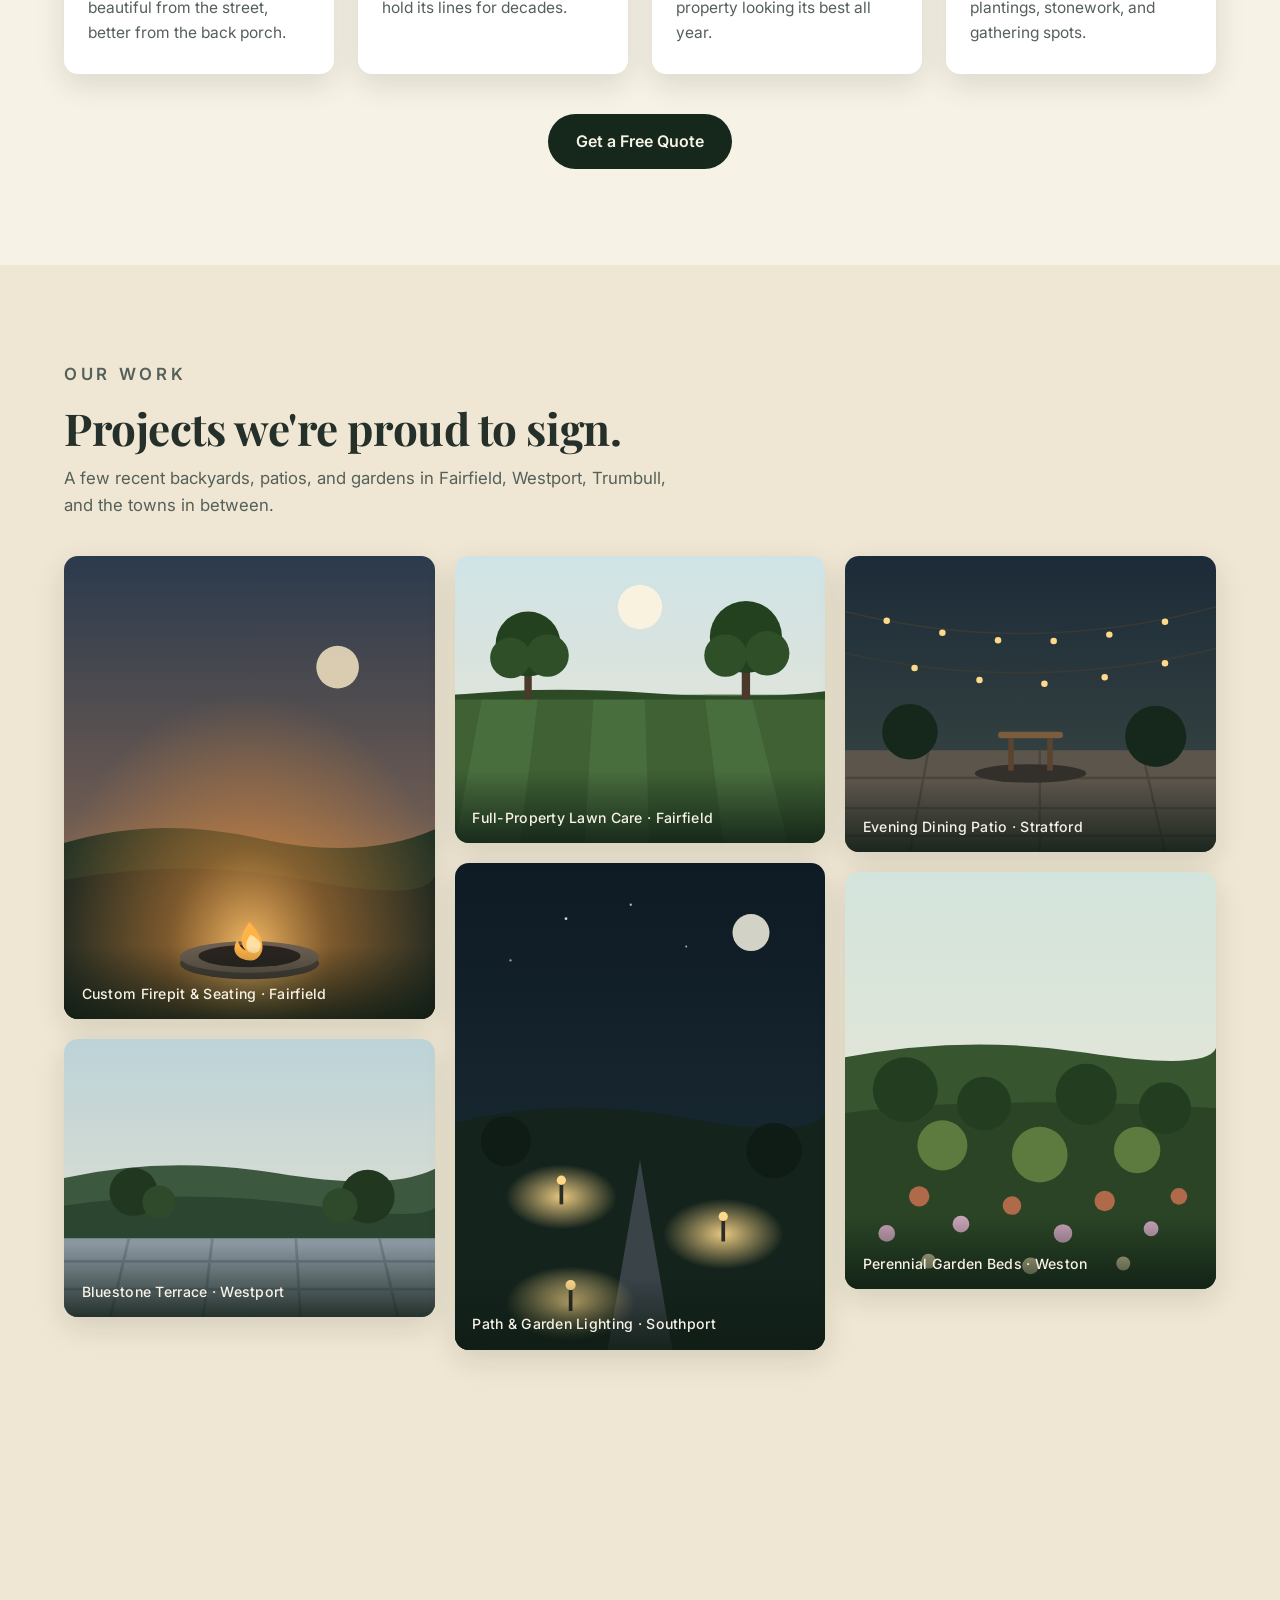
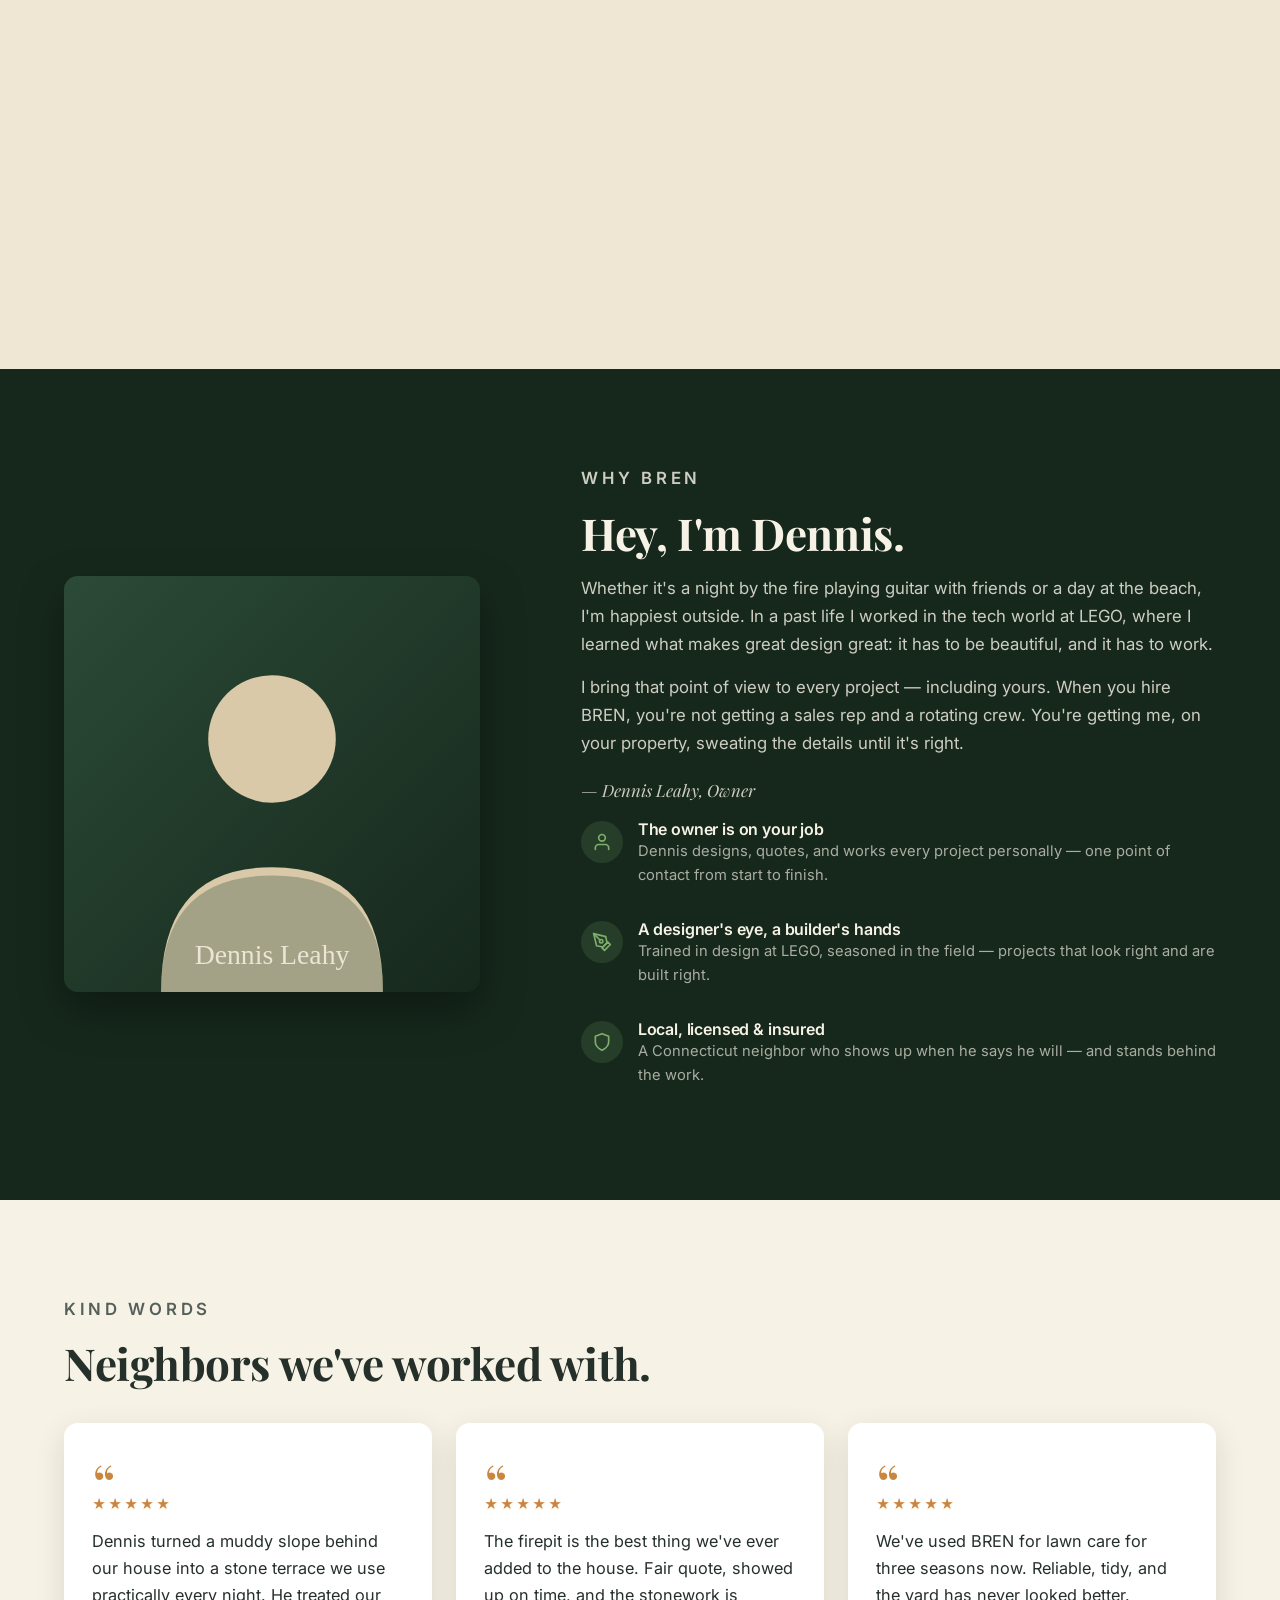
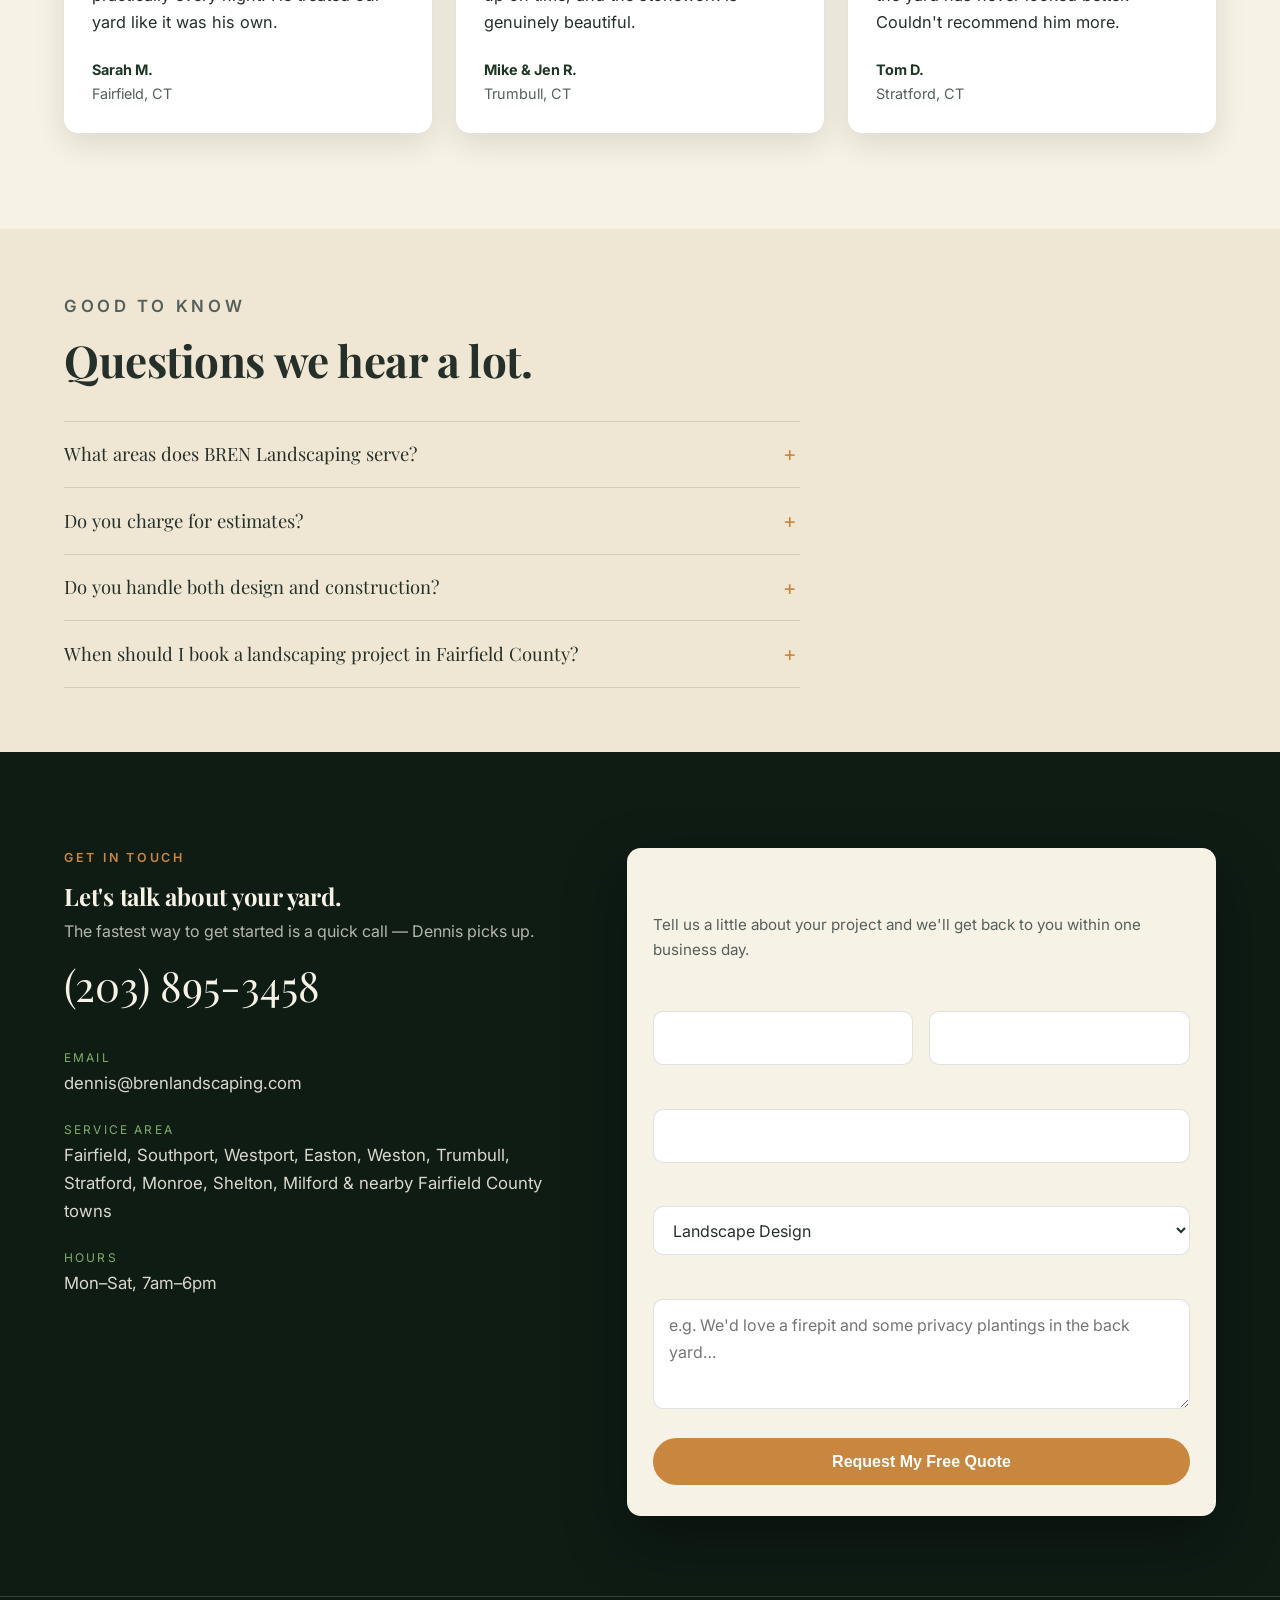
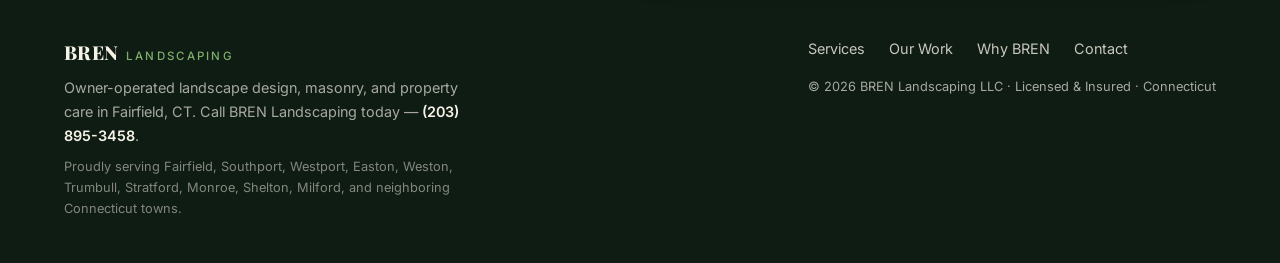
==== commit 8a39a124: "Add local SEO targeting Fairfield, CT and surrounding towns - Location-led title tag, meta descripti" ====
--- a/index.html
+++ b/index.html
@@ -3,13 +3,115 @@
 <head>
   <meta charset="UTF-8">
   <meta name="viewport" content="width=device-width, initial-scale=1.0">
-  <title>BREN Landscaping LLC — Landscape Design, Masonry &amp; Lawn Care in Connecticut</title>
-  <meta name="description" content="BREN Landscaping is an owner-operated landscaping company in Connecticut. Landscape design, stone masonry, firepits, lawn care, seasonal maintenance, and landscape lighting. Call (203) 895-3458 for a free quote.">
+  <title>Landscaping in Fairfield, CT | BREN Landscaping — Design, Masonry &amp; Lawn Care</title>
+  <meta name="description" content="Owner-operated landscaping in Fairfield, CT and surrounding towns — Westport, Southport, Trumbull, Easton, Stratford &amp; more. Landscape design, stone masonry, firepits, lawn care, and landscape lighting. Free quotes: (203) 895-3458.">
+  <link rel="canonical" href="https://brenlandscaping.com/">
+  <meta name="geo.region" content="US-CT">
+  <meta name="geo.placename" content="Fairfield, Connecticut">
+  <meta property="og:type" content="website">
+  <meta property="og:site_name" content="BREN Landscaping LLC">
+  <meta property="og:title" content="Landscaping in Fairfield, CT | BREN Landscaping">
+  <meta property="og:description" content="Owner-operated landscape design, stone masonry, lawn care, and landscape lighting in Fairfield, CT and surrounding Fairfield County towns. Free quotes: (203) 895-3458.">
+  <meta property="og:url" content="https://brenlandscaping.com/">
+  <meta property="og:image" content="https://brenlandscaping.com/images/hero.svg">
+  <meta name="twitter:card" content="summary_large_image">
+  <meta name="twitter:title" content="Landscaping in Fairfield, CT | BREN Landscaping">
+  <meta name="twitter:description" content="Owner-operated landscape design, masonry, lawn care &amp; lighting serving Fairfield County, CT. Free quotes: (203) 895-3458.">
   <link rel="icon" type="image/svg+xml" href="images/favicon.svg">
   <link rel="preconnect" href="https://fonts.googleapis.com">
   <link rel="preconnect" href="https://fonts.gstatic.com" crossorigin>
   <link href="https://fonts.googleapis.com/css2?family=Playfair+Display:ital,wght@0,700;0,800;1,600&family=Inter:wght@400;500;600&display=swap" rel="stylesheet">
   <link rel="stylesheet" href="css/styles.css">
+  <script type="application/ld+json">
+  {
+    "@context": "https://schema.org",
+    "@type": "HomeAndConstructionBusiness",
+    "@id": "https://brenlandscaping.com/#business",
+    "name": "BREN Landscaping LLC",
+    "description": "Owner-operated landscaping company serving Fairfield, CT and surrounding Fairfield County towns. Landscape design, stone masonry, firepits, patios, lawn care, seasonal maintenance, and landscape lighting.",
+    "url": "https://brenlandscaping.com/",
+    "telephone": "+1-203-895-3458",
+    "email": "dennis@brenlandscaping.com",
+    "image": "https://brenlandscaping.com/images/hero.svg",
+    "priceRange": "$$",
+    "founder": { "@type": "Person", "name": "Dennis Leahy" },
+    "address": {
+      "@type": "PostalAddress",
+      "addressLocality": "Fairfield",
+      "addressRegion": "CT",
+      "addressCountry": "US"
+    },
+    "geo": { "@type": "GeoCoordinates", "latitude": 41.1408, "longitude": -73.2613 },
+    "openingHoursSpecification": {
+      "@type": "OpeningHoursSpecification",
+      "dayOfWeek": ["Monday", "Tuesday", "Wednesday", "Thursday", "Friday", "Saturday"],
+      "opens": "07:00",
+      "closes": "18:00"
+    },
+    "areaServed": [
+      { "@type": "City", "name": "Fairfield, CT" },
+      { "@type": "City", "name": "Southport, CT" },
+      { "@type": "City", "name": "Westport, CT" },
+      { "@type": "City", "name": "Easton, CT" },
+      { "@type": "City", "name": "Weston, CT" },
+      { "@type": "City", "name": "Trumbull, CT" },
+      { "@type": "City", "name": "Stratford, CT" },
+      { "@type": "City", "name": "Monroe, CT" },
+      { "@type": "City", "name": "Shelton, CT" },
+      { "@type": "City", "name": "Milford, CT" }
+    ],
+    "hasOfferCatalog": {
+      "@type": "OfferCatalog",
+      "name": "Landscaping Services",
+      "itemListElement": [
+        { "@type": "Offer", "itemOffered": { "@type": "Service", "name": "Landscape Design", "areaServed": "Fairfield County, CT" } },
+        { "@type": "Offer", "itemOffered": { "@type": "Service", "name": "Masonry & Hardscape — firepits, stone walls, terraces, walkways", "areaServed": "Fairfield County, CT" } },
+        { "@type": "Offer", "itemOffered": { "@type": "Service", "name": "Lawn Care & Seasonal Maintenance", "areaServed": "Fairfield County, CT" } },
+        { "@type": "Offer", "itemOffered": { "@type": "Service", "name": "Landscape Lighting", "areaServed": "Fairfield County, CT" } }
+      ]
+    }
+  }
+  </script>
+  <script type="application/ld+json">
+  {
+    "@context": "https://schema.org",
+    "@type": "FAQPage",
+    "mainEntity": [
+      {
+        "@type": "Question",
+        "name": "What areas does BREN Landscaping serve?",
+        "acceptedAnswer": {
+          "@type": "Answer",
+          "text": "We're based in Fairfield, CT and work throughout the surrounding towns — Southport, Westport, Easton, Weston, Trumbull, Stratford, Monroe, Shelton, Milford, and neighboring Fairfield County communities."
+        }
+      },
+      {
+        "@type": "Question",
+        "name": "Do you charge for estimates?",
+        "acceptedAnswer": {
+          "@type": "Answer",
+          "text": "No — on-site estimates are always free. Call (203) 895-3458 and Dennis will walk the property with you, talk through ideas, and follow up with a clear written quote."
+        }
+      },
+      {
+        "@type": "Question",
+        "name": "Do you handle both design and construction?",
+        "acceptedAnswer": {
+          "@type": "Answer",
+          "text": "Yes. BREN is a design-build company: the same person who designs your landscape — owner Dennis Leahy — builds it. Plans, plantings, stonework, lighting, and ongoing care, all from one point of contact."
+        }
+      },
+      {
+        "@type": "Question",
+        "name": "When should I book a landscaping project in Fairfield County?",
+        "acceptedAnswer": {
+          "@type": "Answer",
+          "text": "Spring and fall fill up fastest. For patios, firepits, and other masonry projects, reaching out a season ahead is ideal — but call anytime and we'll find a slot that works."
+        }
+      }
+    ]
+  }
+  </script>
 </head>
 <body>
 
@@ -33,9 +135,9 @@
   <!-- ============ Hero ============ -->
   <section class="hero">
     <div class="wrap hero-content">
-      <p class="eyebrow">Owner-Operated &middot; Connecticut</p>
+      <p class="eyebrow">Owner-Operated &middot; Fairfield, CT</p>
       <h1>Outdoor living, built to last a lifetime.</h1>
-      <p>Landscape design, stone masonry, and year-round care for Connecticut homes — designed with an artist's eye and built with a craftsman's hands.</p>
+      <p>Landscape design, stone masonry, and year-round care for Fairfield County homes — designed with an artist's eye and built with a craftsman's hands.</p>
       <div class="hero-ctas">
         <a class="btn btn-primary" href="#contact">Get a Free Quote</a>
         <a class="btn btn-ghost" href="tel:+12038953458">Call (203) 895-3458</a>
@@ -102,17 +204,17 @@
       <div class="section-head reveal">
         <p class="eyebrow">Our Work</p>
         <h2>Projects we're proud to sign.</h2>
-        <p>A few recent backyards, patios, and gardens around Fairfield County.</p>
+        <p>A few recent backyards, patios, and gardens in Fairfield, Westport, Trumbull, and the towns in between.</p>
       </div>
       <div class="masonry">
-        <figure class="reveal"><img src="images/gallery-1.svg" alt="Custom stone firepit at dusk" loading="lazy"><figcaption>Custom Firepit &amp; Seating</figcaption></figure>
-        <figure class="reveal"><img src="images/gallery-2.svg" alt="Bluestone terrace with garden beds" loading="lazy"><figcaption>Bluestone Terrace</figcaption></figure>
-        <figure class="reveal"><img src="images/gallery-6.svg" alt="Stone steps through a planted hillside" loading="lazy"><figcaption>Hillside Steps &amp; Plantings</figcaption></figure>
-        <figure class="reveal"><img src="images/gallery-5.svg" alt="Freshly striped lawn with mature trees" loading="lazy"><figcaption>Full-Property Lawn Care</figcaption></figure>
-        <figure class="reveal"><img src="images/gallery-4.svg" alt="Landscape lighting along a garden path at night" loading="lazy"><figcaption>Path &amp; Garden Lighting</figcaption></figure>
-        <figure class="reveal"><img src="images/gallery-3.svg" alt="Dry-laid fieldstone wall" loading="lazy"><figcaption>Dry-Laid Fieldstone Wall</figcaption></figure>
-        <figure class="reveal"><img src="images/gallery-7.svg" alt="Outdoor dining patio under string lights" loading="lazy"><figcaption>Evening Dining Patio</figcaption></figure>
-        <figure class="reveal"><img src="images/gallery-8.svg" alt="Layered perennial garden bed in bloom" loading="lazy"><figcaption>Perennial Garden Beds</figcaption></figure>
+        <figure class="reveal"><img src="images/gallery-1.svg" alt="Custom stone firepit at dusk in Fairfield, CT" loading="lazy"><figcaption>Custom Firepit &amp; Seating &middot; Fairfield</figcaption></figure>
+        <figure class="reveal"><img src="images/gallery-2.svg" alt="Bluestone terrace with garden beds in Westport, CT" loading="lazy"><figcaption>Bluestone Terrace &middot; Westport</figcaption></figure>
+        <figure class="reveal"><img src="images/gallery-6.svg" alt="Stone steps through a planted hillside in Easton, CT" loading="lazy"><figcaption>Hillside Steps &amp; Plantings &middot; Easton</figcaption></figure>
+        <figure class="reveal"><img src="images/gallery-5.svg" alt="Freshly striped lawn with mature trees in Fairfield, CT" loading="lazy"><figcaption>Full-Property Lawn Care &middot; Fairfield</figcaption></figure>
+        <figure class="reveal"><img src="images/gallery-4.svg" alt="Landscape lighting along a garden path at night in Southport, CT" loading="lazy"><figcaption>Path &amp; Garden Lighting &middot; Southport</figcaption></figure>
+        <figure class="reveal"><img src="images/gallery-3.svg" alt="Dry-laid fieldstone wall in Trumbull, CT" loading="lazy"><figcaption>Dry-Laid Fieldstone Wall &middot; Trumbull</figcaption></figure>
+        <figure class="reveal"><img src="images/gallery-7.svg" alt="Outdoor dining patio under string lights in Stratford, CT" loading="lazy"><figcaption>Evening Dining Patio &middot; Stratford</figcaption></figure>
+        <figure class="reveal"><img src="images/gallery-8.svg" alt="Layered perennial garden bed in bloom in Weston, CT" loading="lazy"><figcaption>Perennial Garden Beds &middot; Weston</figcaption></figure>
       </div>
       <div class="section-cta reveal">
         <a class="btn btn-dark" href="tel:+12038953458">Call to Talk About Your Project</a>
@@ -191,6 +293,34 @@
           <blockquote>We've used BREN for lawn care for three seasons now. Reliable, tidy, and the yard has never looked better. Couldn't recommend him more.</blockquote>
           <footer><strong>Tom D.</strong><span>Stratford, CT</span></footer>
         </article>
+      </div>
+    </div>
+  </section>
+
+  <!-- ============ FAQ ============ -->
+  <section class="faq" id="faq">
+    <div class="wrap">
+      <div class="section-head reveal">
+        <p class="eyebrow">Good to Know</p>
+        <h2>Questions we hear a lot.</h2>
+      </div>
+      <div class="faq-list reveal">
+        <details>
+          <summary>What areas does BREN Landscaping serve?</summary>
+          <p>We're based in Fairfield, CT and work throughout the surrounding towns — Southport, Westport, Easton, Weston, Trumbull, Stratford, Monroe, Shelton, Milford, and neighboring Fairfield County communities.</p>
+        </details>
+        <details>
+          <summary>Do you charge for estimates?</summary>
+          <p>No — on-site estimates are always free. Call <a href="tel:+12038953458">(203) 895-3458</a> and Dennis will walk the property with you, talk through ideas, and follow up with a clear written quote.</p>
+        </details>
+        <details>
+          <summary>Do you handle both design and construction?</summary>
+          <p>Yes. BREN is a design-build company: the same person who designs your landscape — owner Dennis Leahy — builds it. Plans, plantings, stonework, lighting, and ongoing care, all from one point of contact.</p>
+        </details>
+        <details>
+          <summary>When should I book a landscaping project in Fairfield County?</summary>
+          <p>Spring and fall fill up fastest. For patios, firepits, and other masonry projects, reaching out a season ahead is ideal — but call anytime and we'll find a slot that works.</p>
+        </details>
       </div>
     </div>
   </section>
@@ -210,7 +340,7 @@
           </div>
           <div class="contact-line">
             <small>Service Area</small>
-            <p>Fairfield County &amp; surrounding Connecticut towns</p>
+            <p>Fairfield, Southport, Westport, Easton, Weston, Trumbull, Stratford, Monroe, Shelton, Milford &amp; nearby Fairfield County towns</p>
           </div>
           <div class="contact-line">
             <small>Hours</small>
@@ -268,7 +398,8 @@
     <div class="wrap footer-inner">
       <div class="footer-brand">
         <a class="logo" href="#top">BREN <span>Landscaping</span></a>
-        <p>Owner-operated landscape design, masonry, and property care in Connecticut. Call BREN Landscaping today — <a class="footer-phone" href="tel:+12038953458">(203) 895-3458</a>.</p>
+        <p>Owner-operated landscape design, masonry, and property care in Fairfield, CT. Call BREN Landscaping today — <a class="footer-phone" href="tel:+12038953458">(203) 895-3458</a>.</p>
+        <p class="footer-area">Proudly serving Fairfield, Southport, Westport, Easton, Weston, Trumbull, Stratford, Monroe, Shelton, Milford, and neighboring Connecticut towns.</p>
       </div>
       <div>
         <nav class="footer-links" aria-label="Footer navigation">
--- a/css/styles.css
+++ b/css/styles.css
@@ -377,6 +377,42 @@
 
 .stars { color: var(--amber); letter-spacing: 0.15em; font-size: 0.85rem; margin-bottom: 0.75rem; }
 
+/* FAQ */
+
+.faq { background: var(--cream-deep); padding-top: 4rem; padding-bottom: 4rem; }
+
+.faq-list { max-width: 46rem; }
+
+.faq-list details { border-top: 1px solid var(--line); }
+.faq-list details:last-child { border-bottom: 1px solid var(--line); }
+
+.faq-list summary {
+  font-family: var(--font-serif);
+  font-size: 1.15rem;
+  padding: 1.1rem 2.2rem 1.1rem 0;
+  cursor: pointer;
+  list-style: none;
+  position: relative;
+}
+.faq-list summary::-webkit-details-marker { display: none; }
+.faq-list summary::after {
+  content: "+";
+  position: absolute;
+  right: 0.2rem;
+  top: 50%;
+  transform: translateY(-50%);
+  font-family: var(--font-sans);
+  font-size: 1.3rem;
+  color: var(--amber);
+  transition: transform 0.2s ease;
+}
+.faq-list details[open] summary::after { content: "–"; }
+.faq-list summary:hover { color: var(--green-700); }
+.faq-list summary:focus-visible { outline: 2px solid var(--amber); outline-offset: 4px; }
+
+.faq-list details p { padding: 0 0 1.25rem; color: var(--ink-soft); max-width: 42rem; }
+.faq-list details a { color: var(--green-700); font-weight: 600; }
+
 /* Contact */
 
 .contact { background: var(--green-950); padding-bottom: 5rem; }
@@ -448,6 +484,7 @@
 
 .footer-brand .logo { font-size: 1.2rem; }
 .footer-brand p { margin-top: 0.5rem; max-width: 26rem; }
+.footer-area { font-size: 0.8rem; color: rgba(247, 242, 230, 0.5); }
 
 .footer-links { display: flex; flex-wrap: wrap; gap: 0.5rem 1.5rem; }
 .footer-links a { color: rgba(247, 242, 230, 0.8); text-decoration: none; }
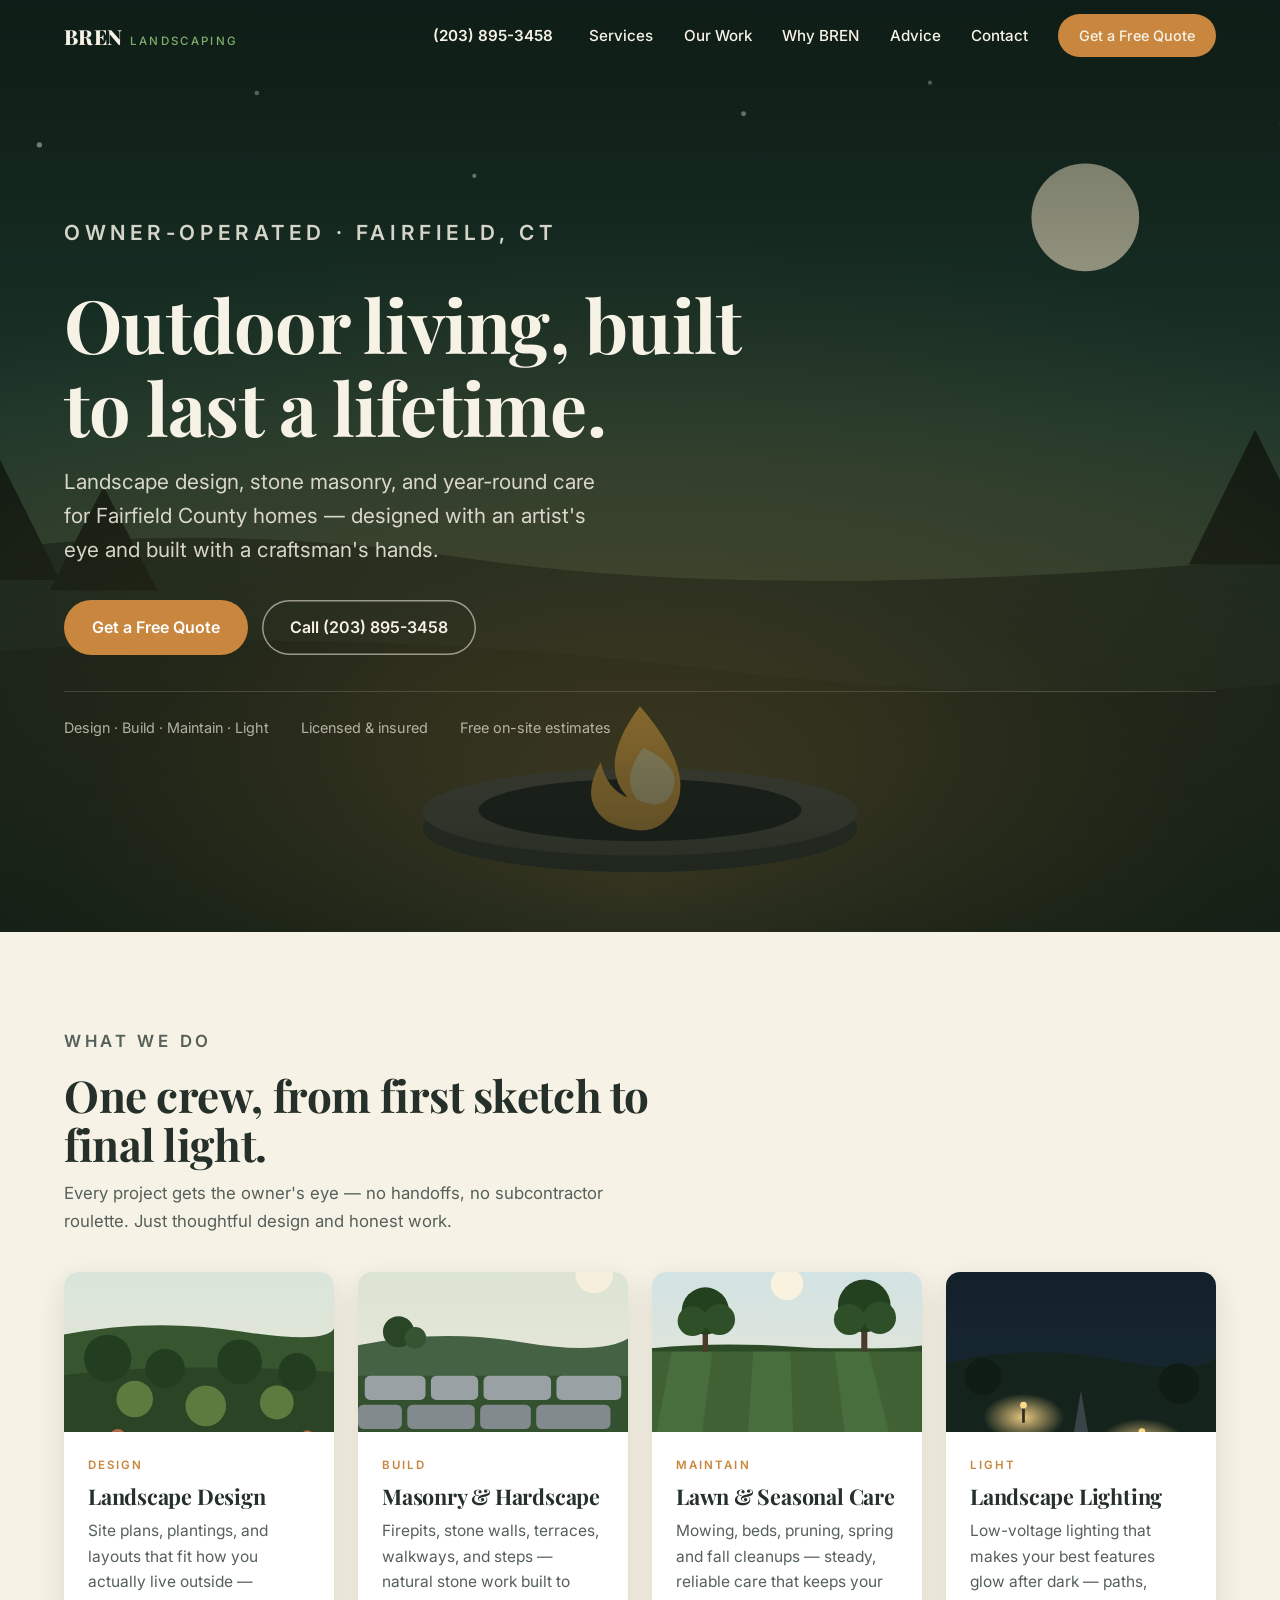
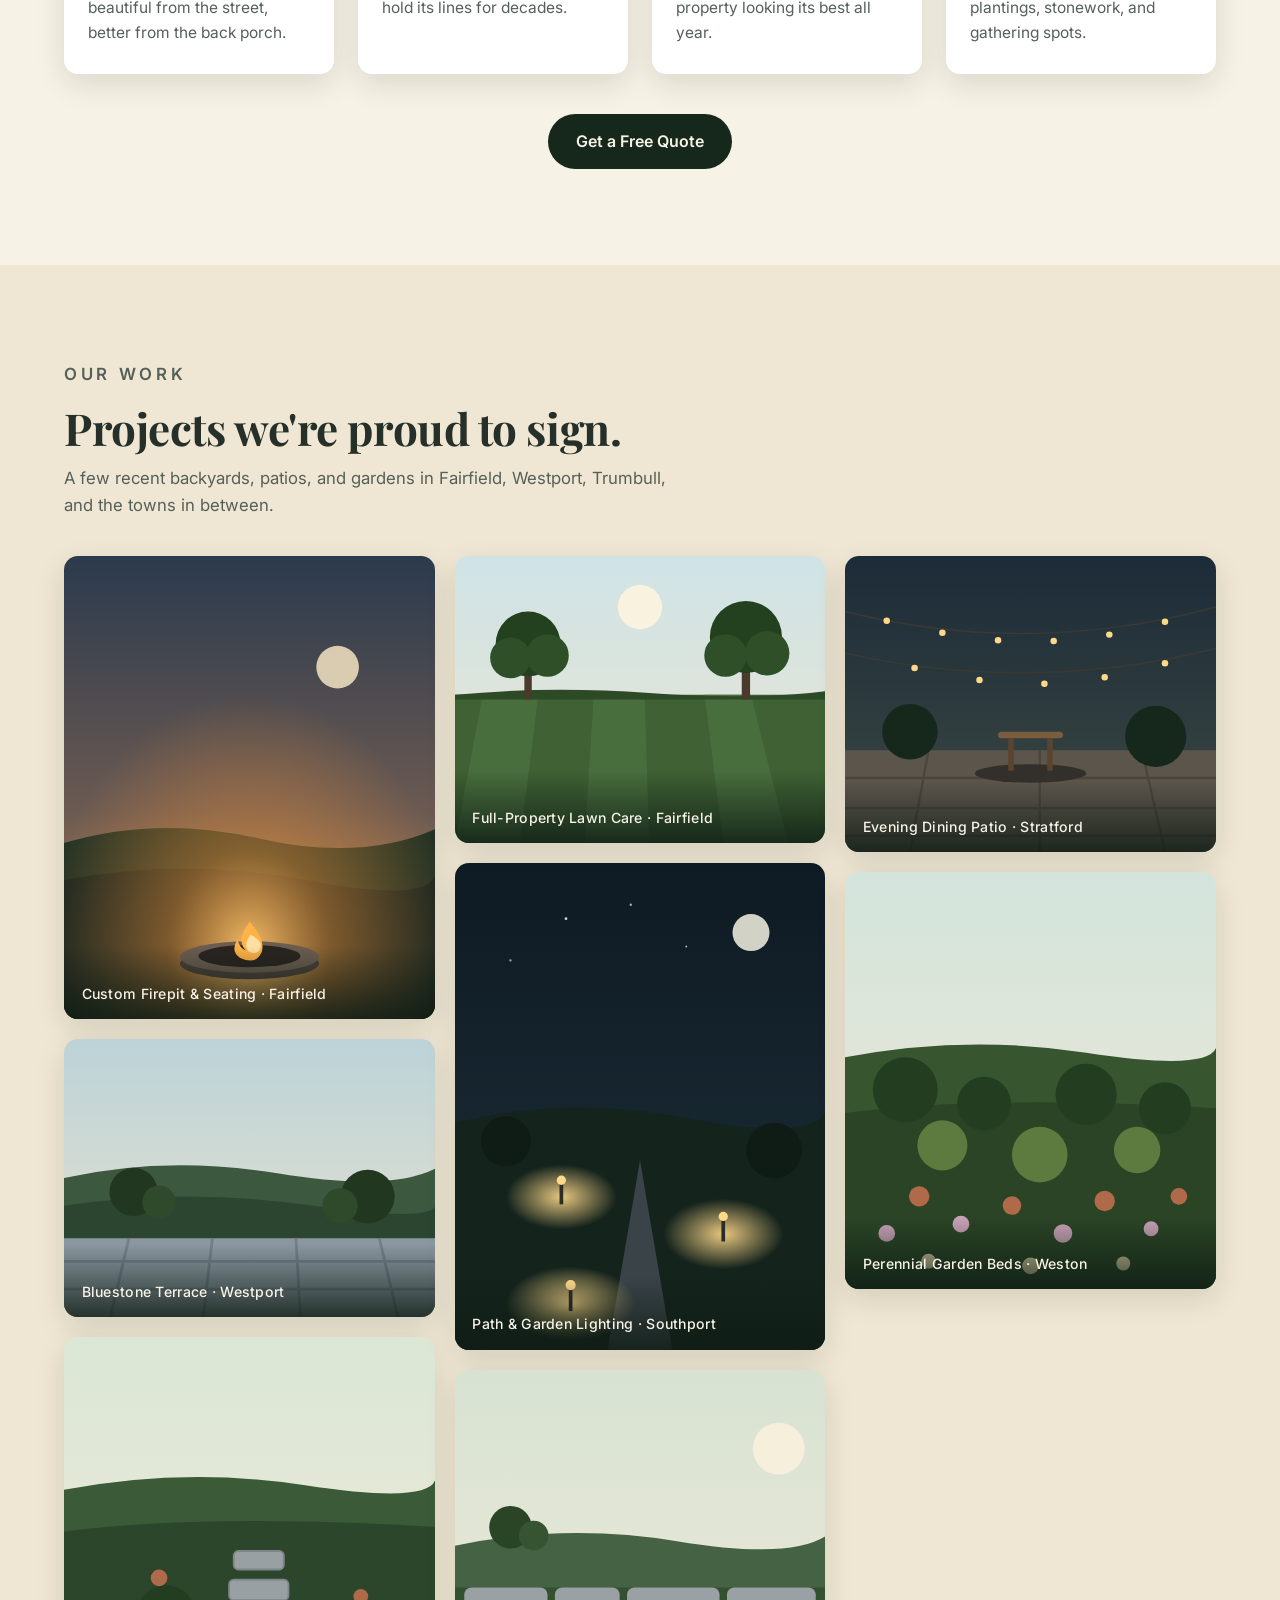
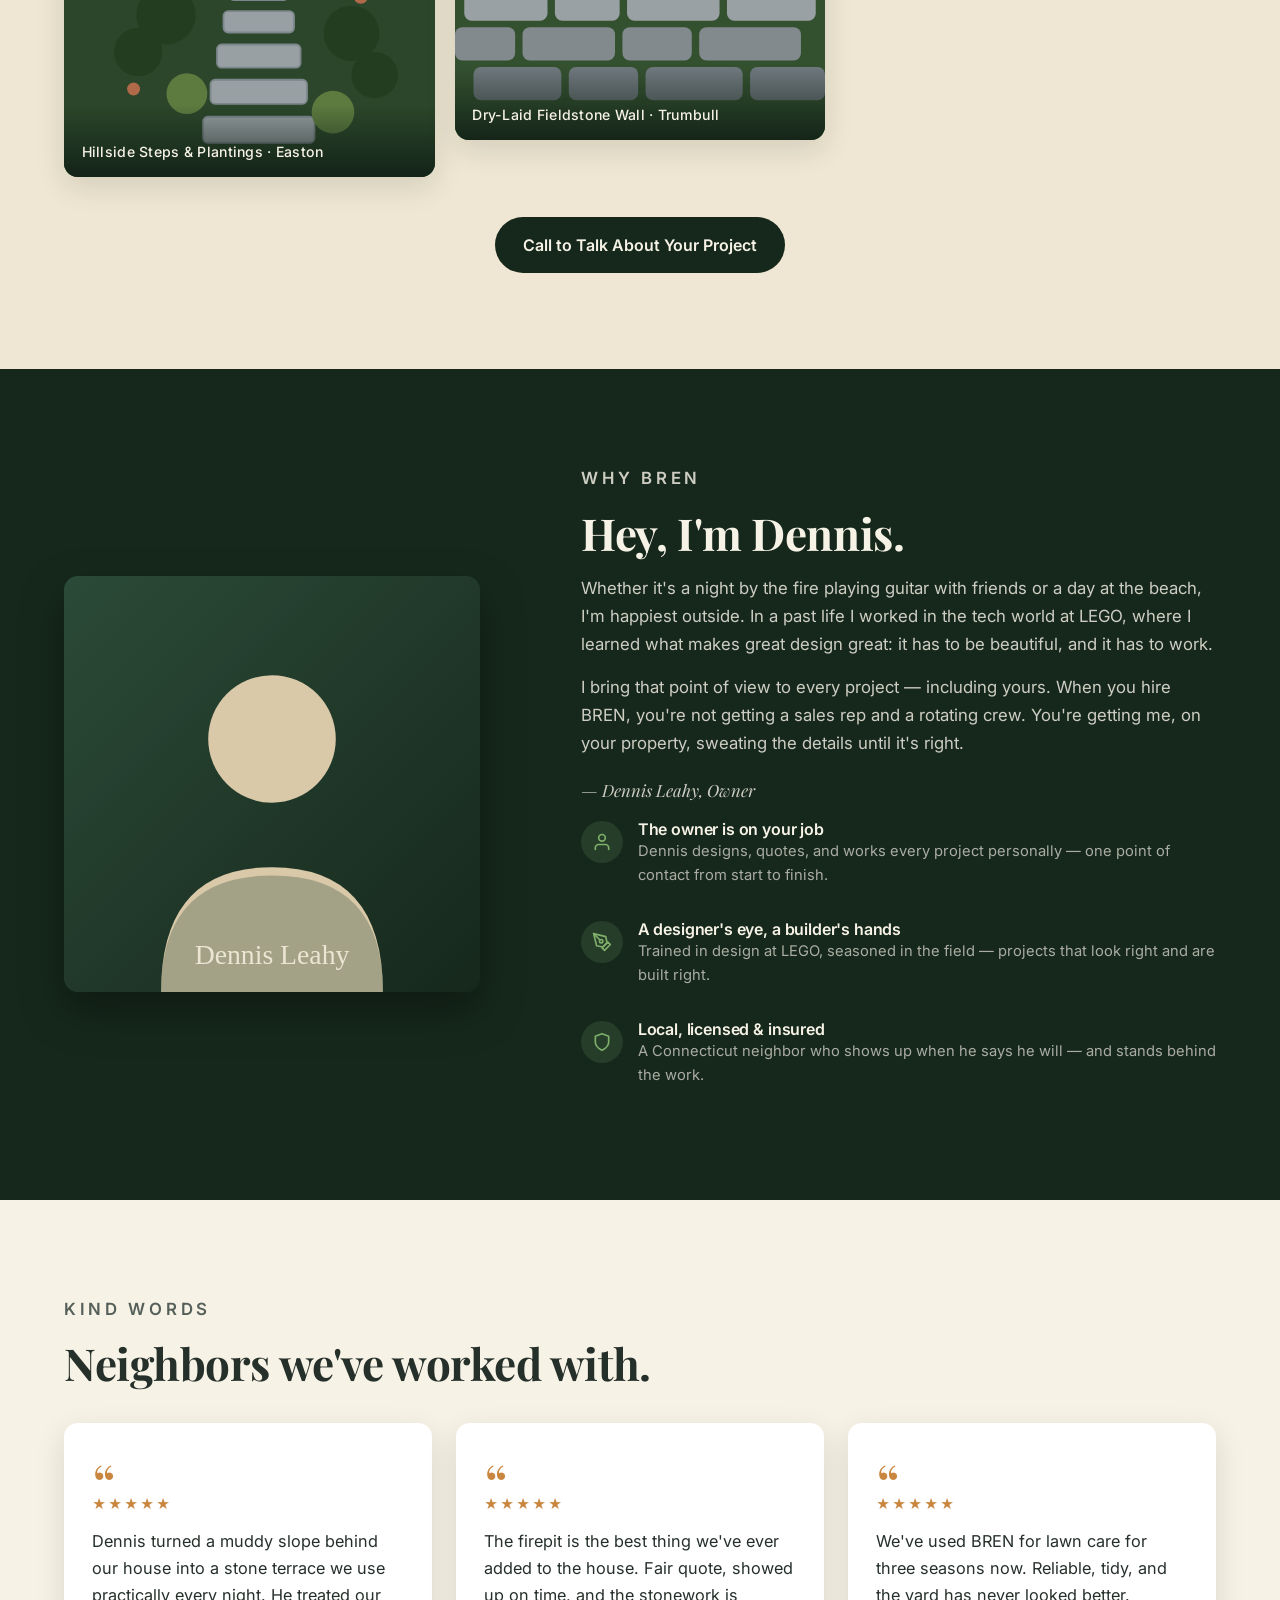
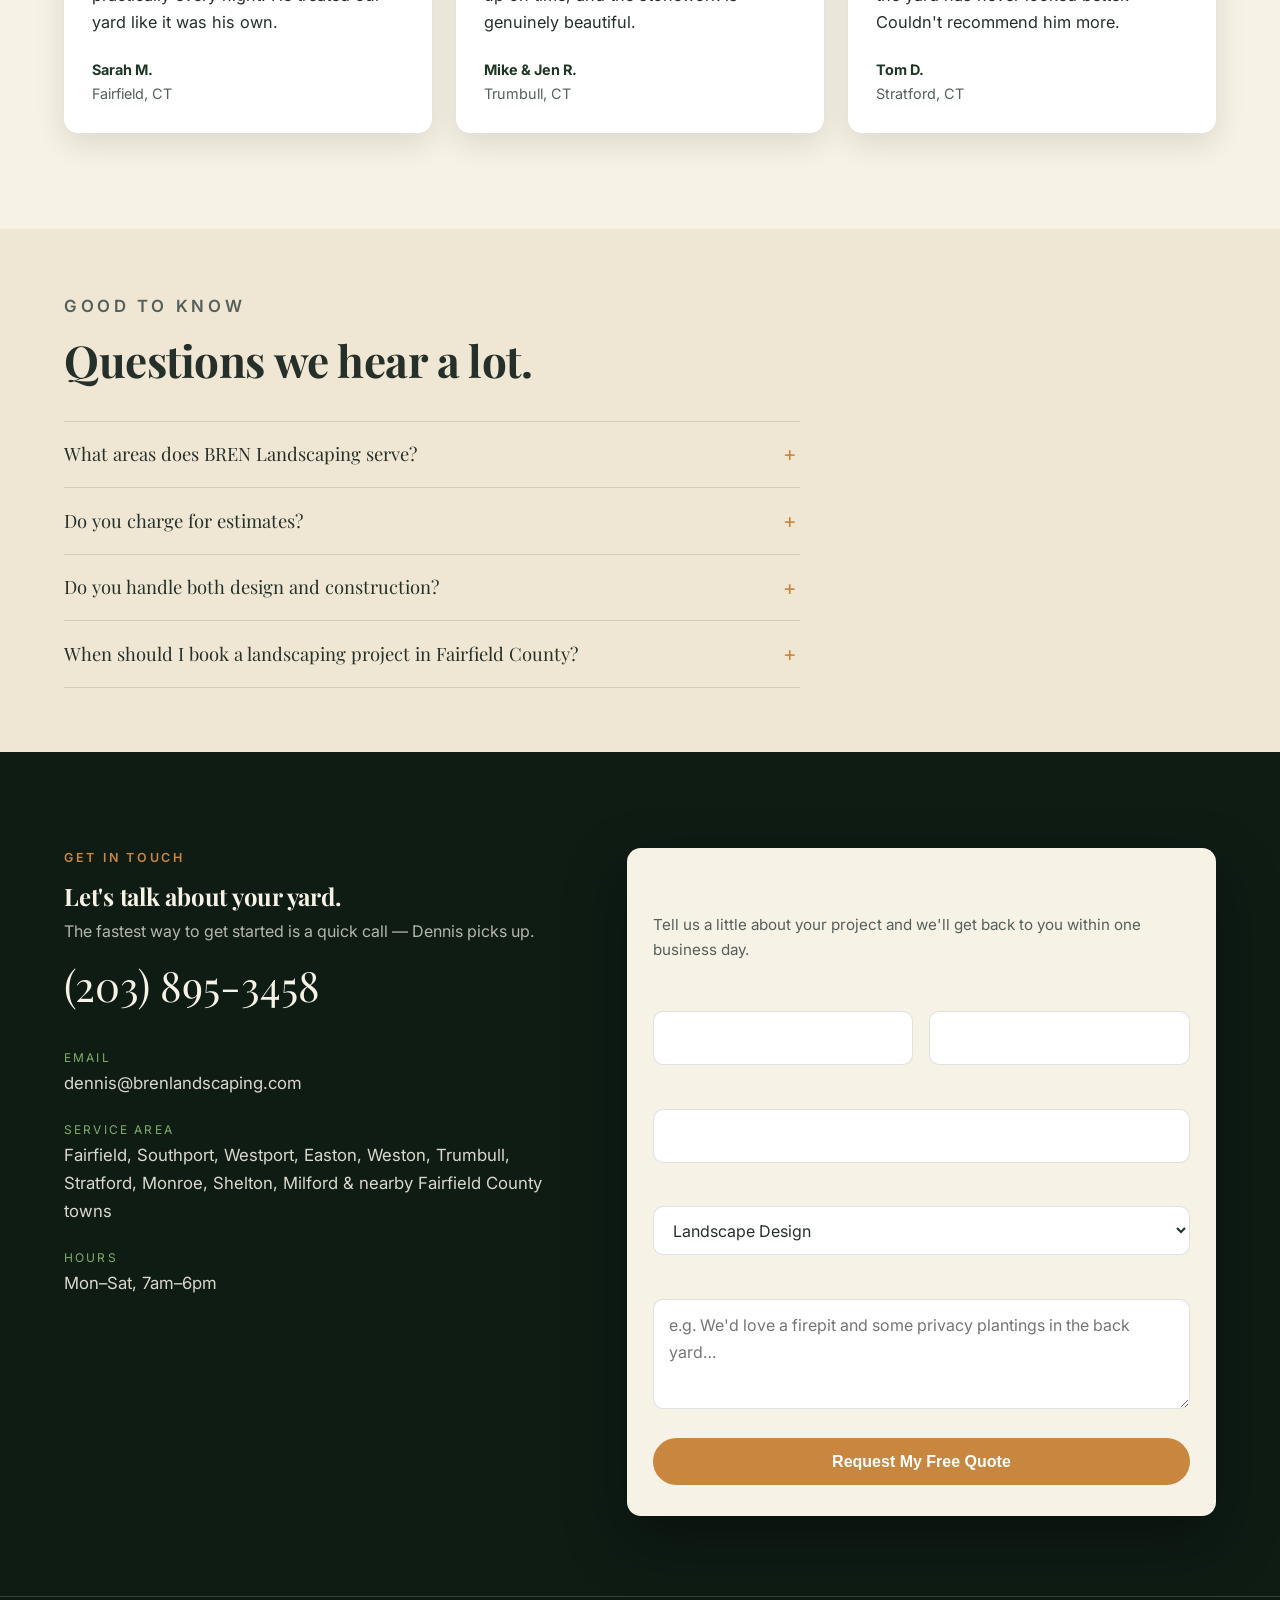
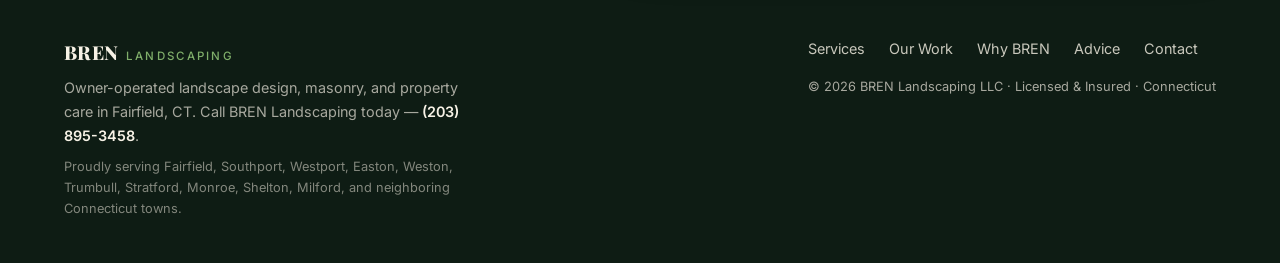
==== commit 47fb0f22: "Add Advice content hub for monthly SEO/AEO publishing plan - blog/index.html: article hub page listi" ====
--- a/index.html
+++ b/index.html
@@ -124,6 +124,7 @@
         <a href="#services">Services</a>
         <a href="#portfolio">Our Work</a>
         <a href="#why">Why BREN</a>
+        <a href="blog/index.html">Advice</a>
         <a href="#contact">Contact</a>
         <a class="btn btn-primary" href="#contact">Get a Free Quote</a>
         <a class="btn btn-ghost nav-call" href="tel:+12038953458">Call (203) 895-3458</a>
@@ -406,6 +407,7 @@
           <a href="#services">Services</a>
           <a href="#portfolio">Our Work</a>
           <a href="#why">Why BREN</a>
+          <a href="blog/index.html">Advice</a>
           <a href="#contact">Contact</a>
         </nav>
         <p class="footer-legal" style="margin-top:1rem;">&copy; <span id="year">2026</span> BREN Landscaping LLC &middot; Licensed &amp; Insured &middot; Connecticut</p>
--- a/css/styles.css
+++ b/css/styles.css
@@ -495,6 +495,111 @@
 
 .footer-legal { font-size: 0.8rem; }
 
+/* ---------- Blog / subpages ---------- */
+
+.site-header.solid {
+  background: rgba(14, 28, 20, 0.96);
+  box-shadow: 0 2px 20px rgba(0, 0, 0, 0.25);
+}
+
+.page-head {
+  background: var(--green-900);
+  color: var(--cream);
+  padding: 8rem 0 3.5rem;
+}
+.page-head h1 { font-size: clamp(2.1rem, 6vw, 3.2rem); max-width: 22ch; margin-bottom: 0.9rem; }
+.page-head p { color: rgba(247, 242, 230, 0.78); max-width: 38rem; font-size: 1.08rem; }
+
+.post-meta {
+  display: flex;
+  flex-wrap: wrap;
+  gap: 0.4rem 1.4rem;
+  font-size: 0.85rem;
+  color: rgba(247, 242, 230, 0.6);
+  margin-top: 1.2rem;
+}
+.post-meta strong { color: rgba(247, 242, 230, 0.85); font-weight: 600; }
+
+/* Post cards on the blog index */
+
+.post-cards { display: grid; gap: 1.5rem; }
+
+.post-card {
+  background: #fff;
+  border-radius: var(--radius);
+  overflow: hidden;
+  box-shadow: var(--shadow);
+  display: flex;
+  flex-direction: column;
+  text-decoration: none;
+  color: inherit;
+  transition: transform 0.2s ease;
+}
+.post-card:hover { transform: translateY(-3px); }
+.post-card img { height: 200px; width: 100%; object-fit: cover; }
+.post-card-body { padding: 1.4rem 1.5rem 1.6rem; display: flex; flex-direction: column; gap: 0.55rem; flex: 1; }
+.post-card-body h2 { font-size: 1.3rem; }
+.post-card-body p { color: var(--ink-soft); font-size: 0.95rem; flex: 1; }
+.post-card-date { font-size: 0.82rem; color: var(--ink-soft); }
+.post-card-more { font-weight: 600; color: var(--amber); font-size: 0.92rem; }
+
+.blog-note {
+  margin-top: 2.5rem;
+  text-align: center;
+  color: var(--ink-soft);
+  font-size: 0.95rem;
+}
+
+/* Article body */
+
+.post-body { max-width: 44rem; margin-inline: auto; padding: 3.5rem 0 1rem; }
+.post-body > * + * { margin-top: 1.1rem; }
+.post-body h2 { font-size: 1.6rem; margin-top: 2.4rem; }
+.post-body h3 { font-size: 1.2rem; margin-top: 1.8rem; }
+.post-body a { color: var(--green-700); font-weight: 600; }
+.post-body ul, .post-body ol { padding-left: 1.4rem; }
+.post-body li + li { margin-top: 0.45rem; }
+.post-body figure { margin: 2rem 0; border-radius: var(--radius); overflow: hidden; box-shadow: var(--shadow); }
+.post-body figcaption { font-size: 0.85rem; color: var(--ink-soft); padding: 0.6rem 0.9rem; background: #fff; }
+
+.answer-box {
+  background: #fff;
+  border-left: 4px solid var(--amber);
+  border-radius: 0 var(--radius) var(--radius) 0;
+  padding: 1.25rem 1.4rem;
+  box-shadow: var(--shadow);
+  margin: 1.8rem 0;
+}
+.answer-box strong { display: block; font-size: 0.78rem; letter-spacing: 0.18em; text-transform: uppercase; color: var(--amber); margin-bottom: 0.4rem; }
+
+.table-scroll { overflow-x: auto; margin: 1.6rem 0; border-radius: var(--radius); box-shadow: var(--shadow); }
+.post-body table { border-collapse: collapse; width: 100%; background: #fff; font-size: 0.95rem; }
+.post-body th, .post-body td { padding: 0.8rem 1rem; text-align: left; border-bottom: 1px solid var(--line); white-space: nowrap; }
+.post-body th { font-size: 0.78rem; letter-spacing: 0.12em; text-transform: uppercase; color: var(--green-700); background: var(--cream-deep); }
+.post-body td:last-child { font-variant-numeric: tabular-nums; }
+
+.post-cta {
+  background: var(--green-900);
+  color: var(--cream);
+  border-radius: var(--radius);
+  padding: 2rem 1.75rem;
+  margin: 3rem 0 1rem;
+  text-align: center;
+}
+.post-cta h2 { color: var(--cream); font-size: 1.5rem; margin: 0 0 0.5rem; }
+.post-cta p { color: rgba(247, 242, 230, 0.75); margin-bottom: 1.4rem; }
+
+.back-link { display: inline-block; margin: 2.5rem 0 0; font-weight: 600; color: var(--green-700); text-decoration: none; }
+.back-link:hover { color: var(--amber); }
+
+@media (min-width: 640px) {
+  .post-cards { grid-template-columns: repeat(2, 1fr); }
+}
+@media (min-width: 900px) {
+  .post-cards { grid-template-columns: repeat(3, 1fr); }
+  .page-head { padding: 9.5rem 0 4rem; }
+}
+
 /* ---------- Reveal animation ---------- */
 
 .reveal { opacity: 0; transform: translateY(22px); transition: opacity 0.6s ease, transform 0.6s ease; }
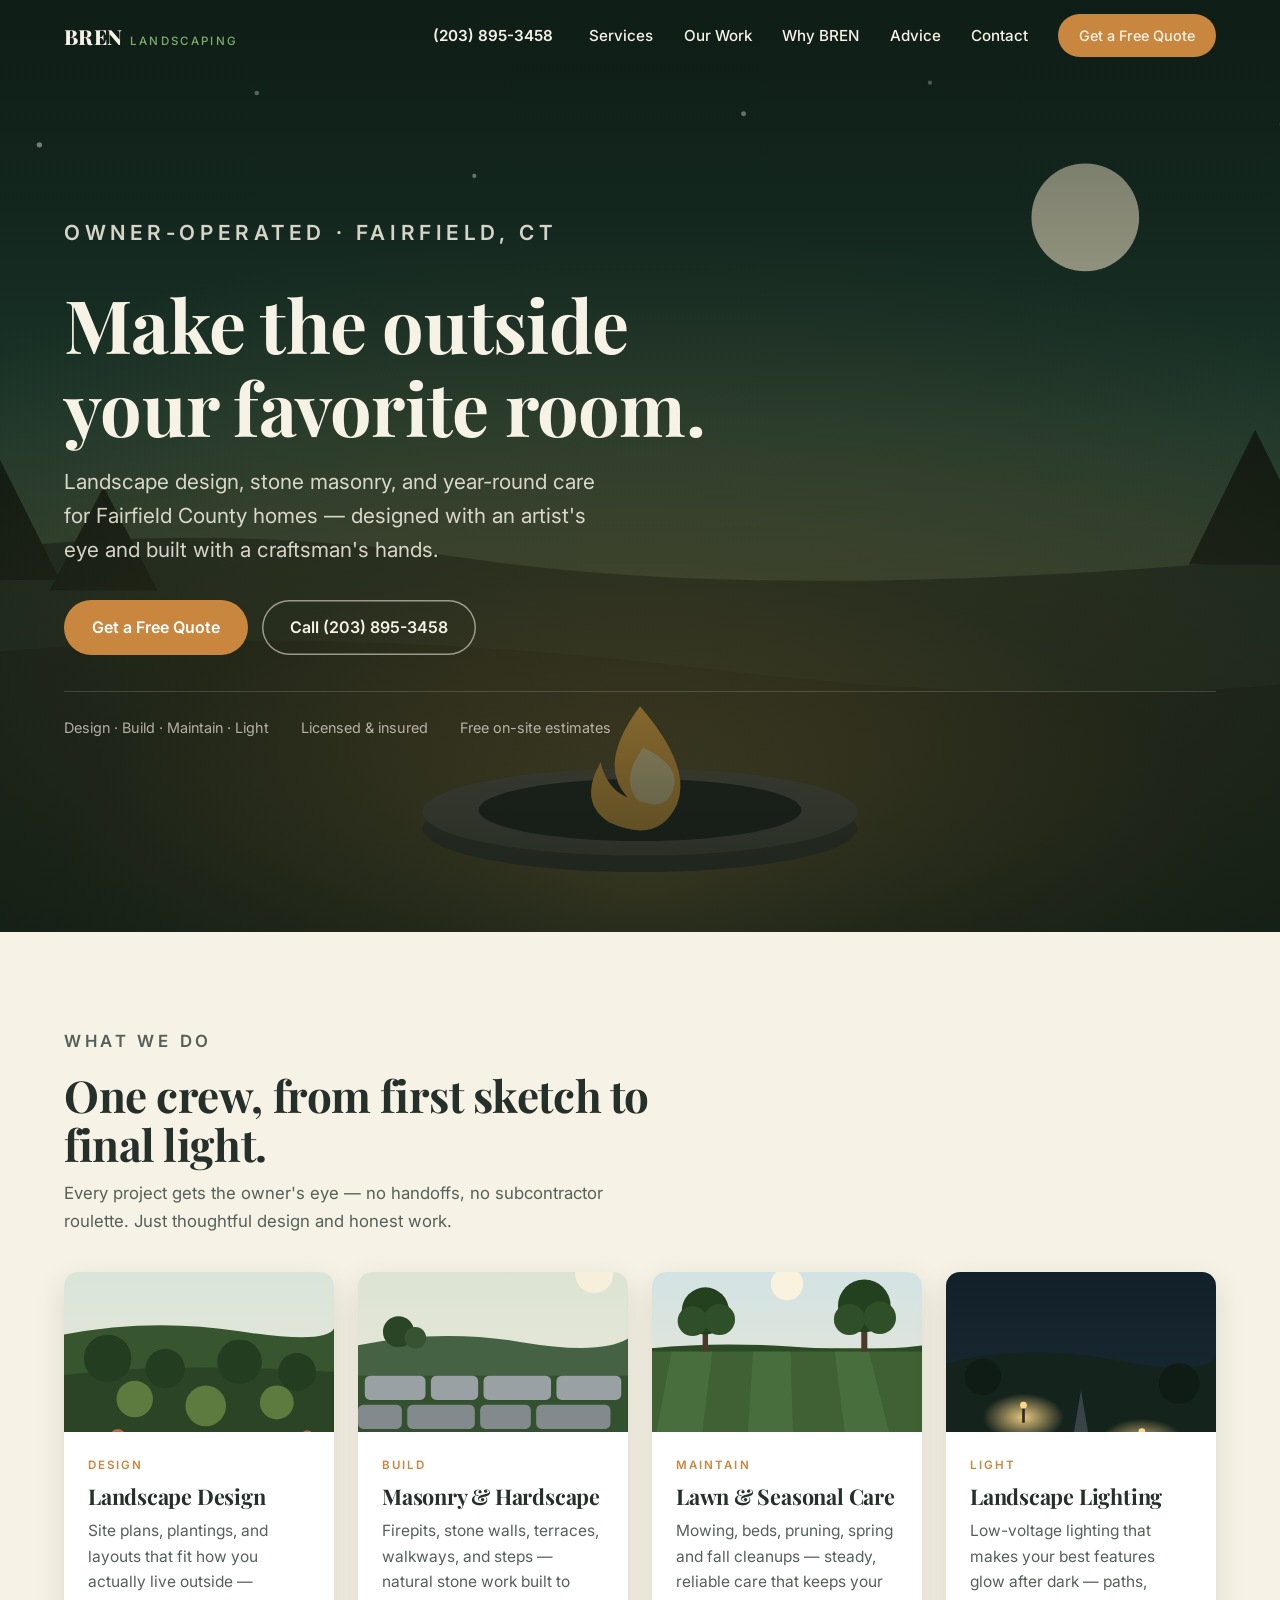
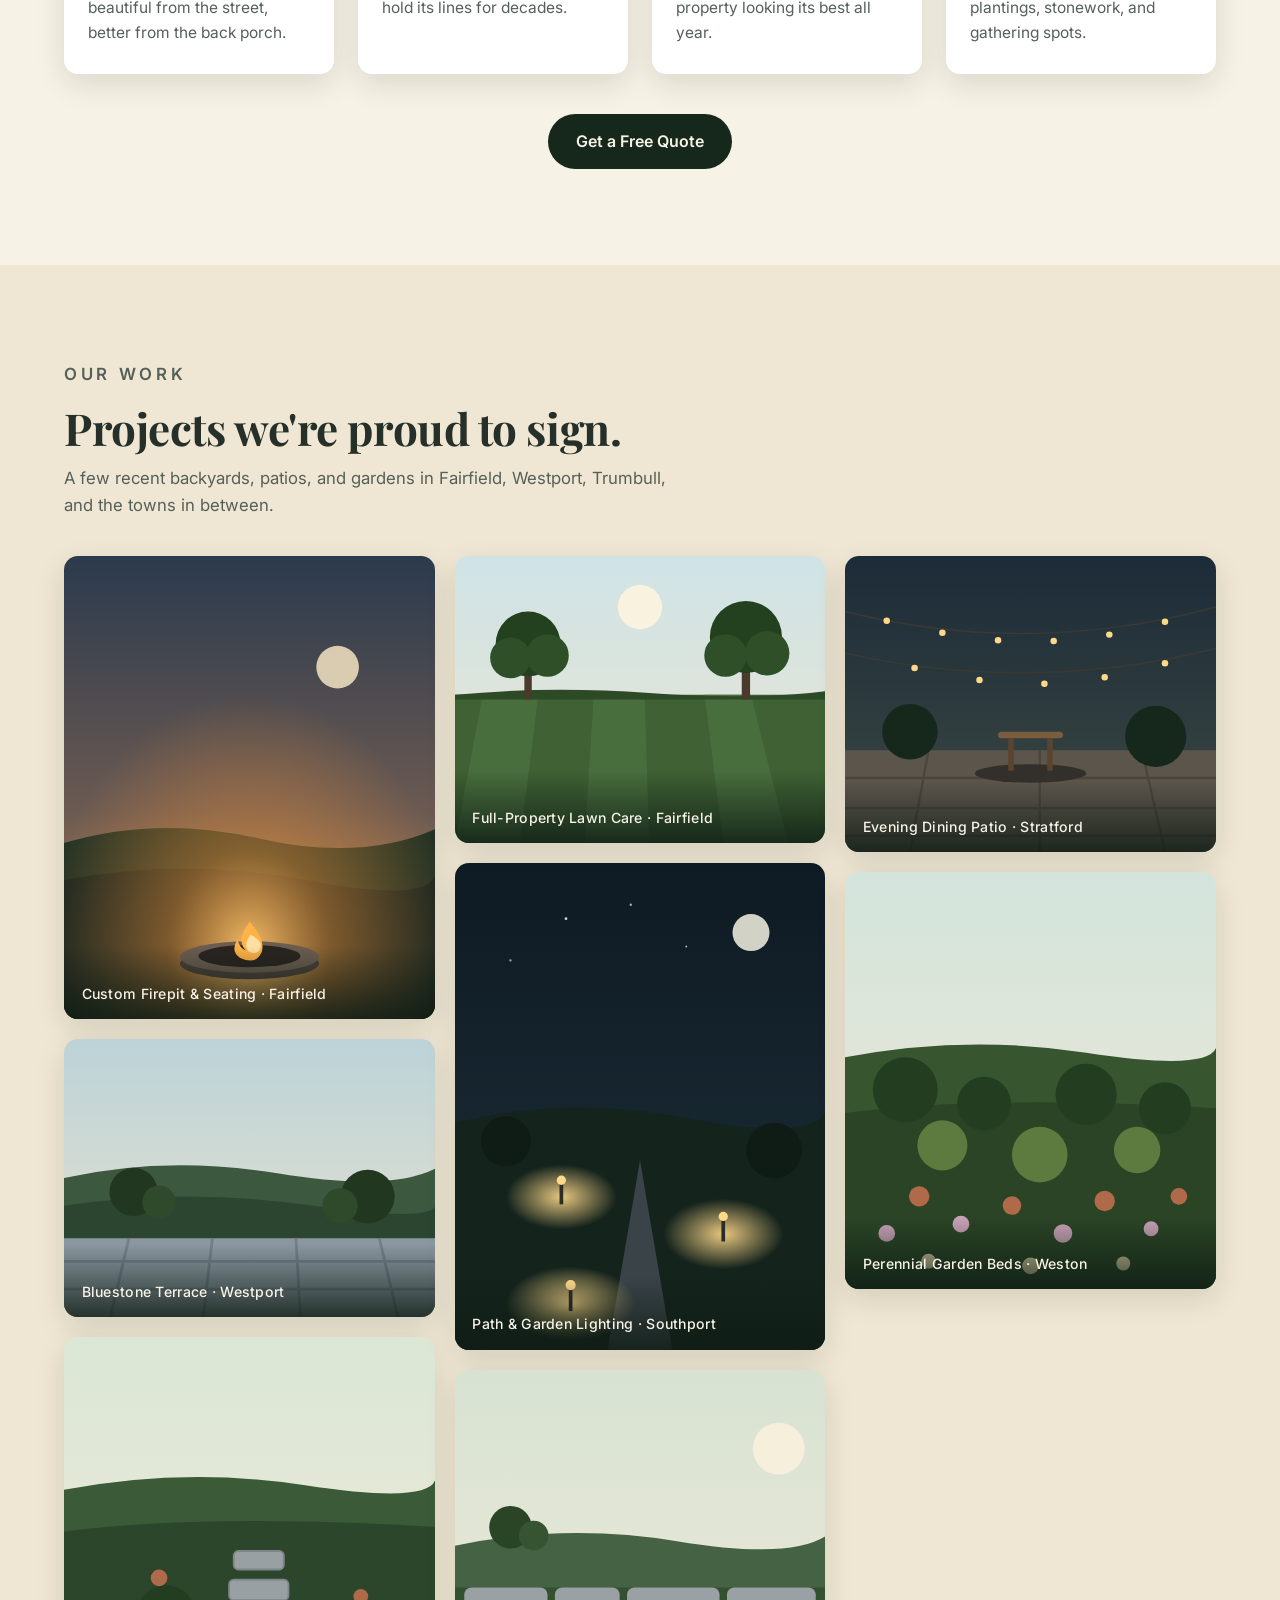
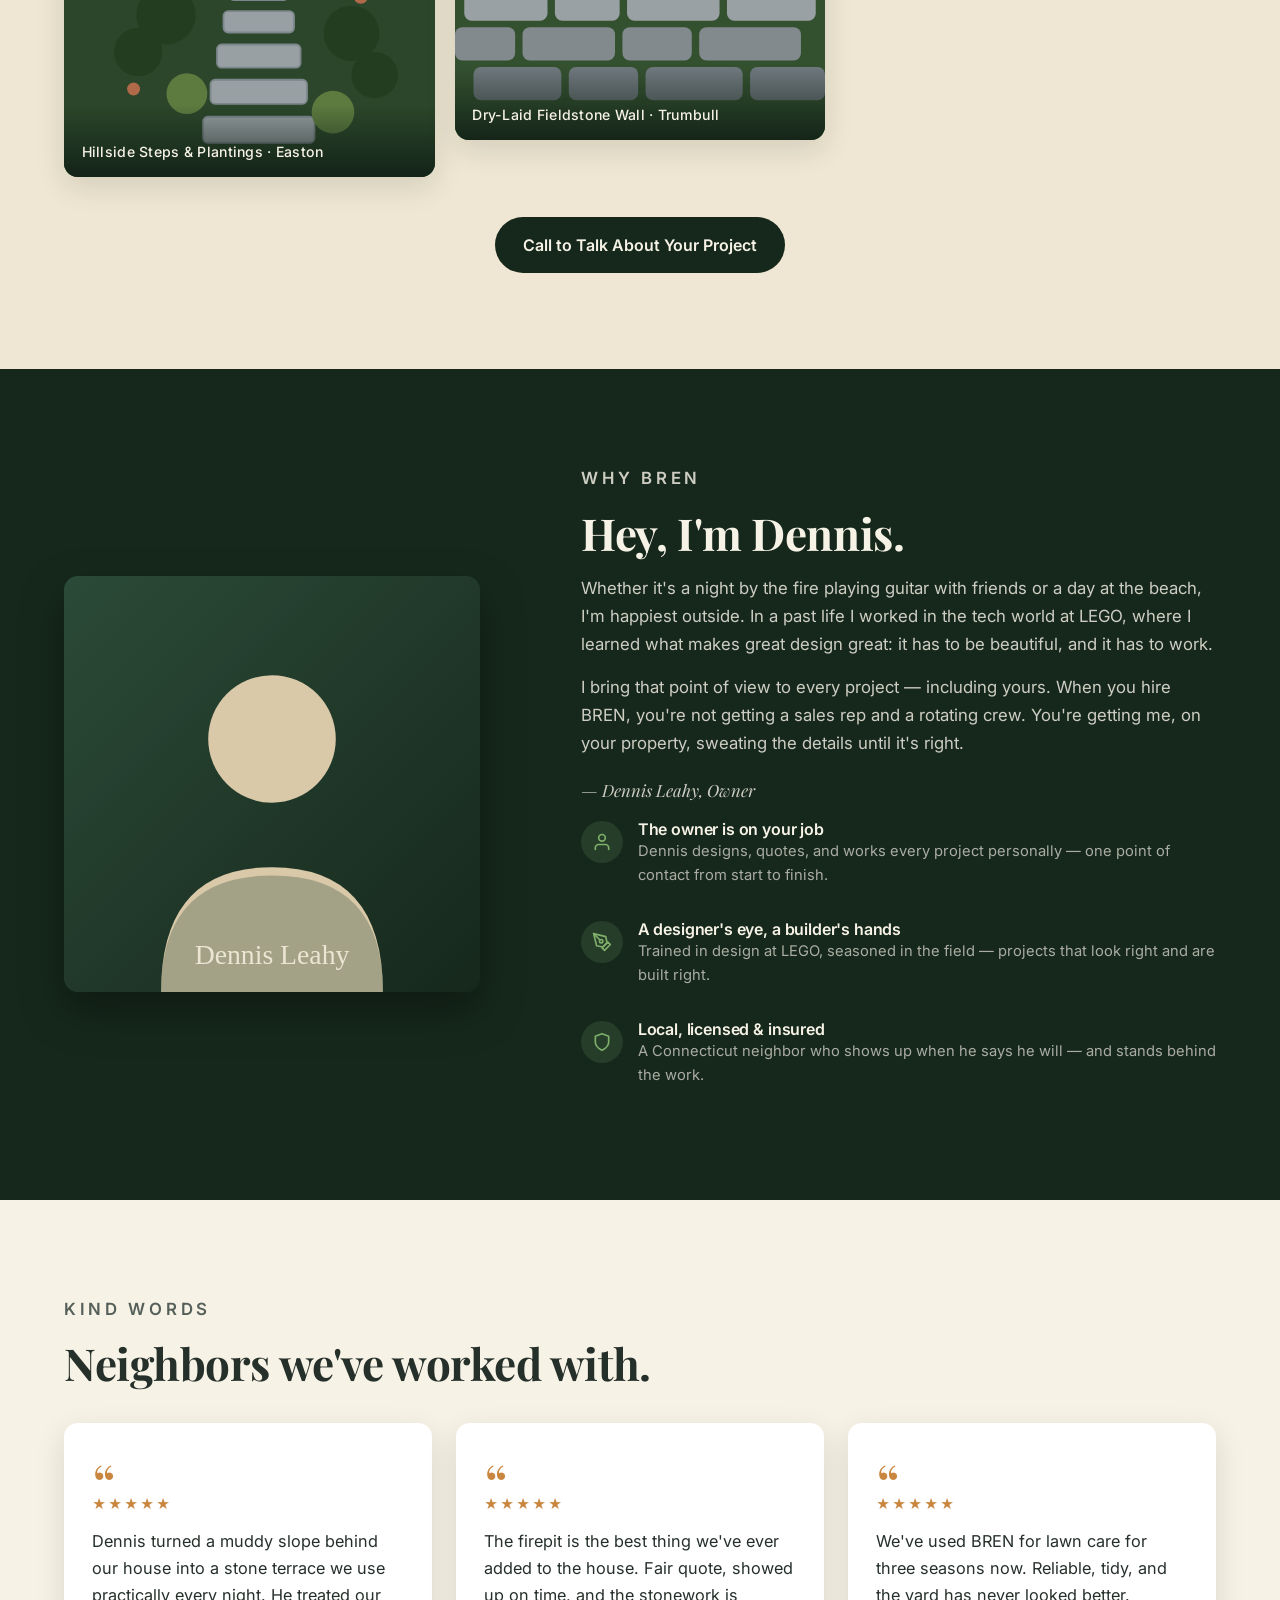
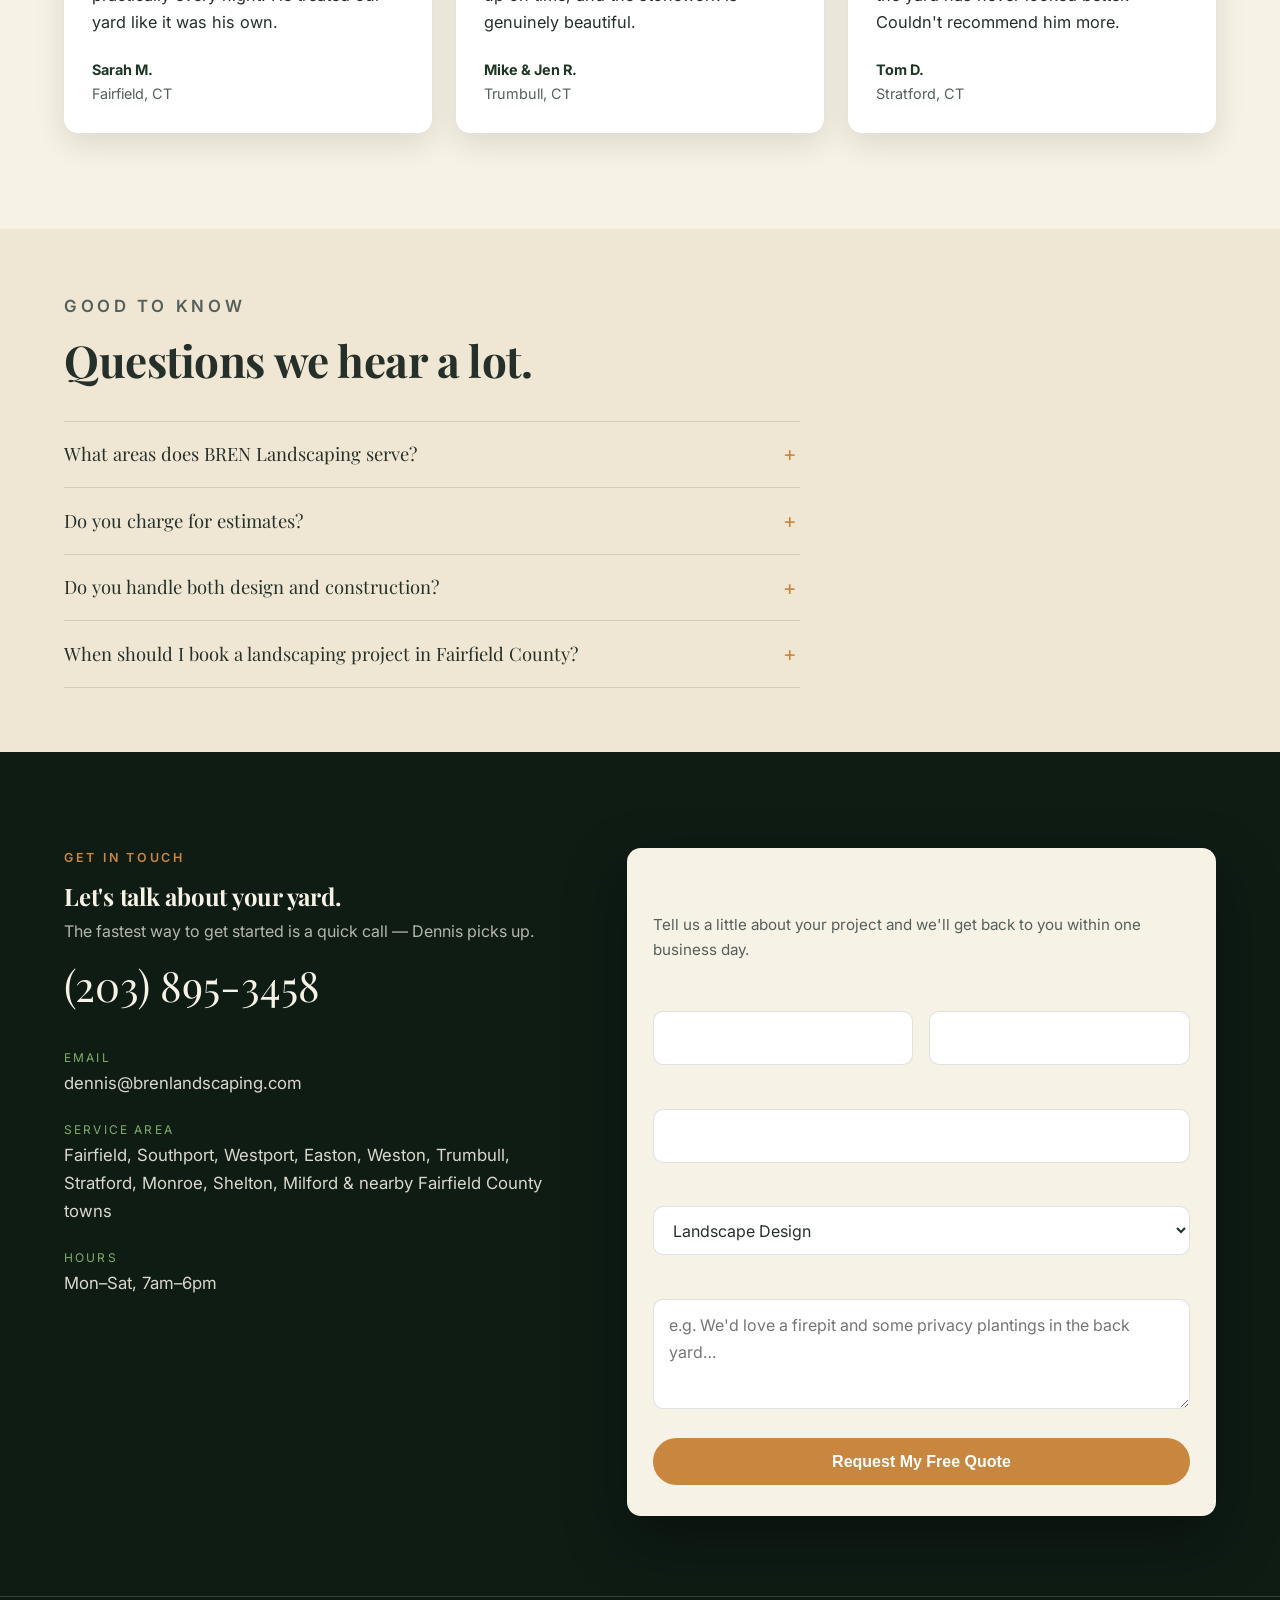
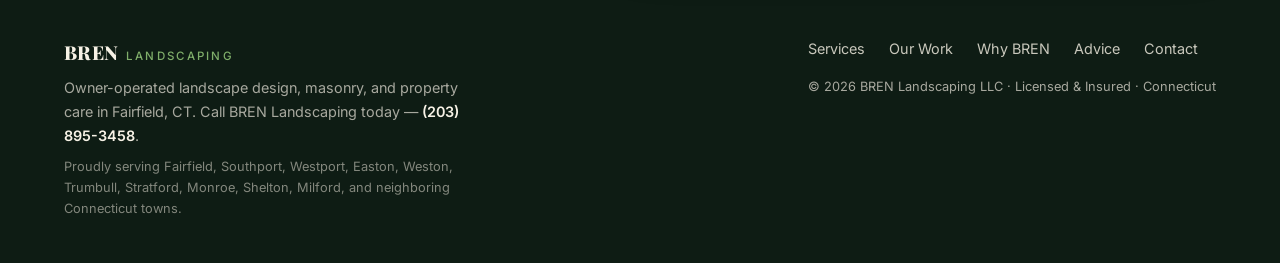
==== commit 8911d43d: "New hero tagline and Higgsfield photography pipeline - Replace hero headline with 'Make the outside " ====
--- a/index.html
+++ b/index.html
@@ -137,7 +137,7 @@
   <section class="hero">
     <div class="wrap hero-content">
       <p class="eyebrow">Owner-Operated &middot; Fairfield, CT</p>
-      <h1>Outdoor living, built to last a lifetime.</h1>
+      <h1>Make the outside your favorite room.</h1>
       <p>Landscape design, stone masonry, and year-round care for Fairfield County homes — designed with an artist's eye and built with a craftsman's hands.</p>
       <div class="hero-ctas">
         <a class="btn btn-primary" href="#contact">Get a Free Quote</a>
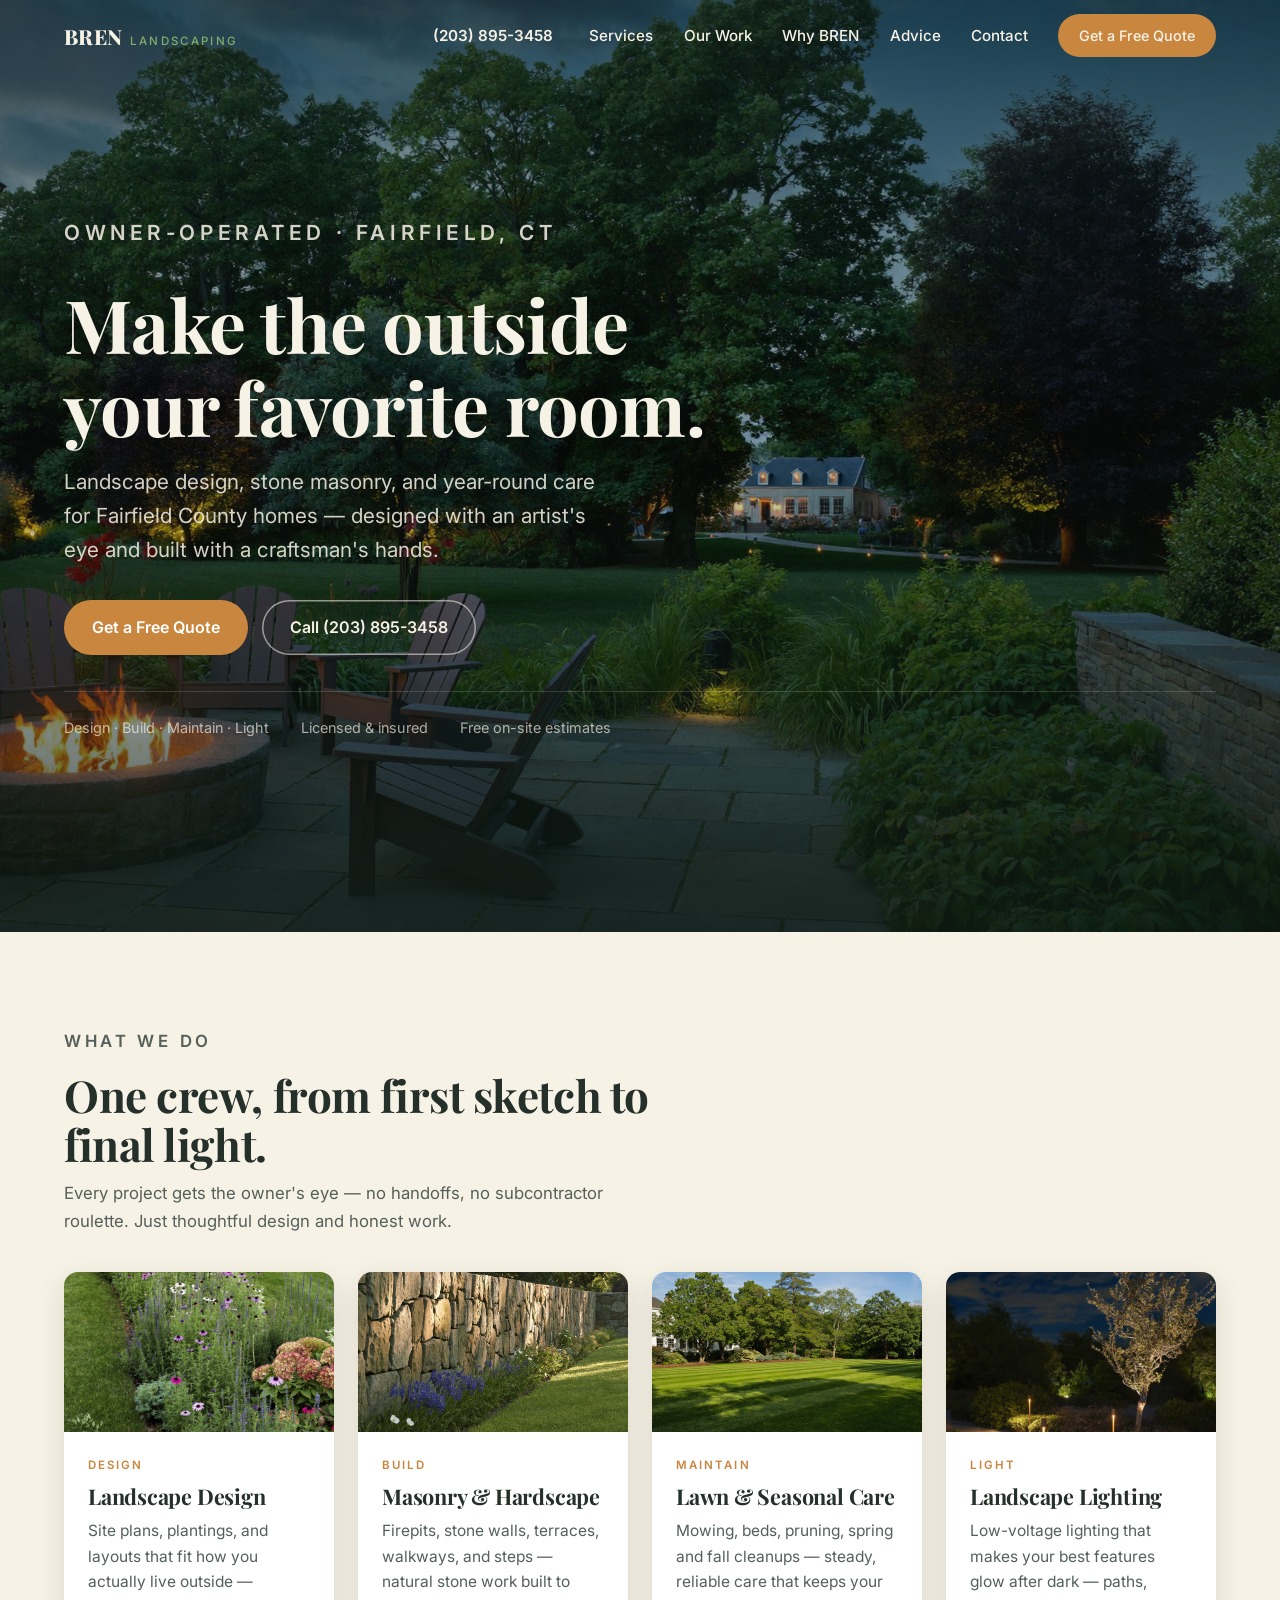
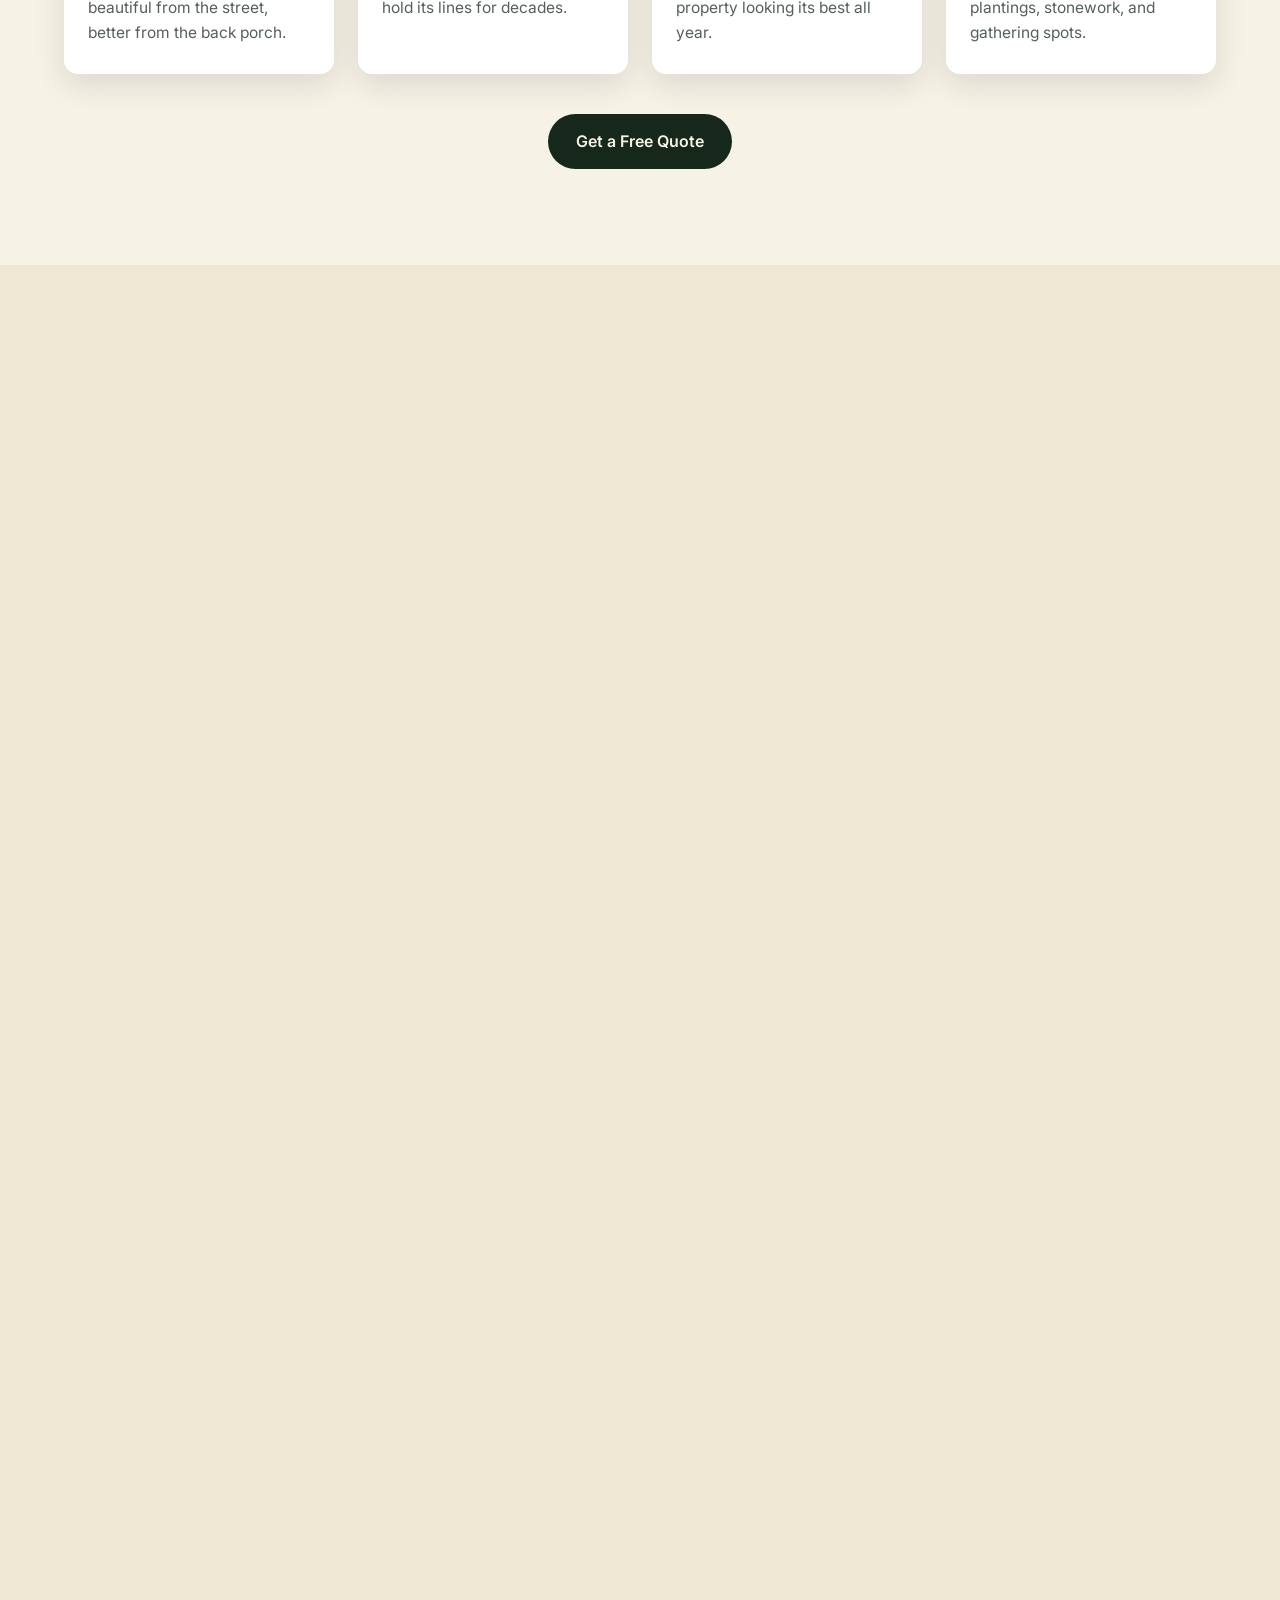
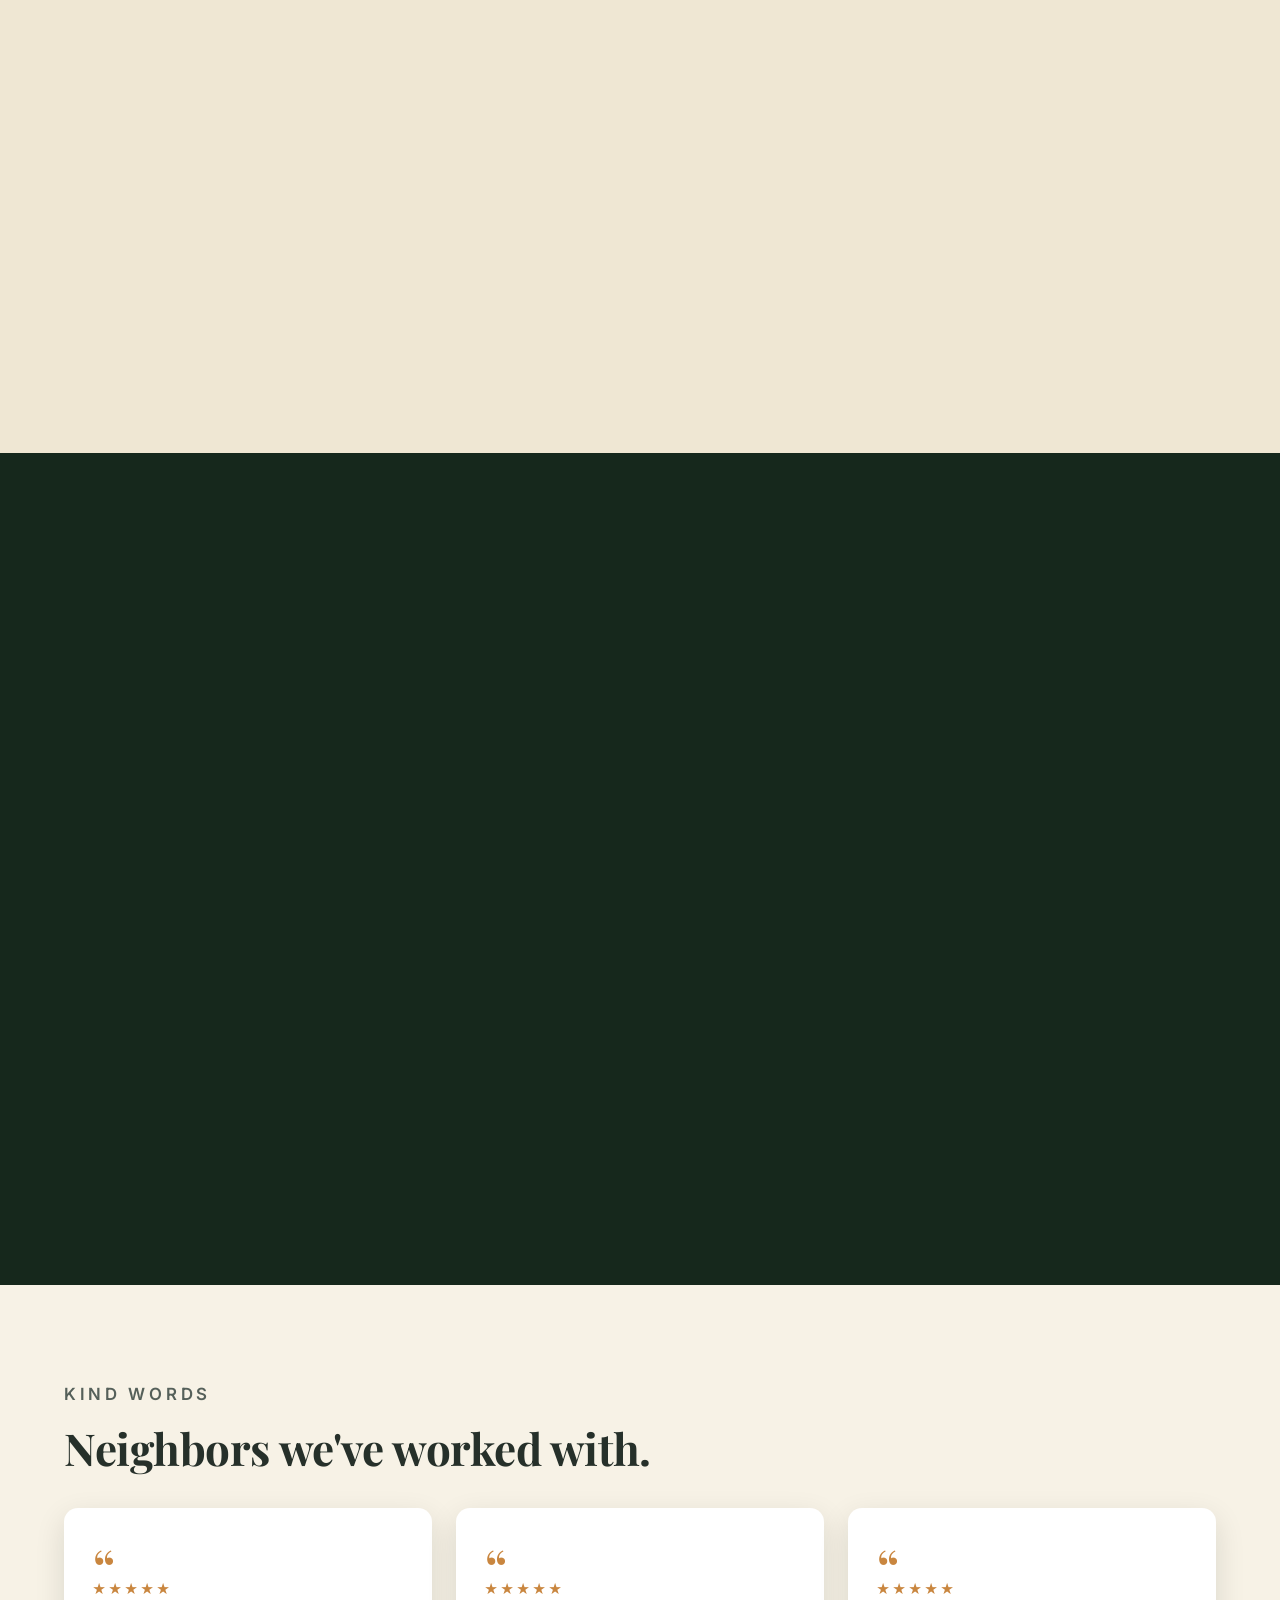
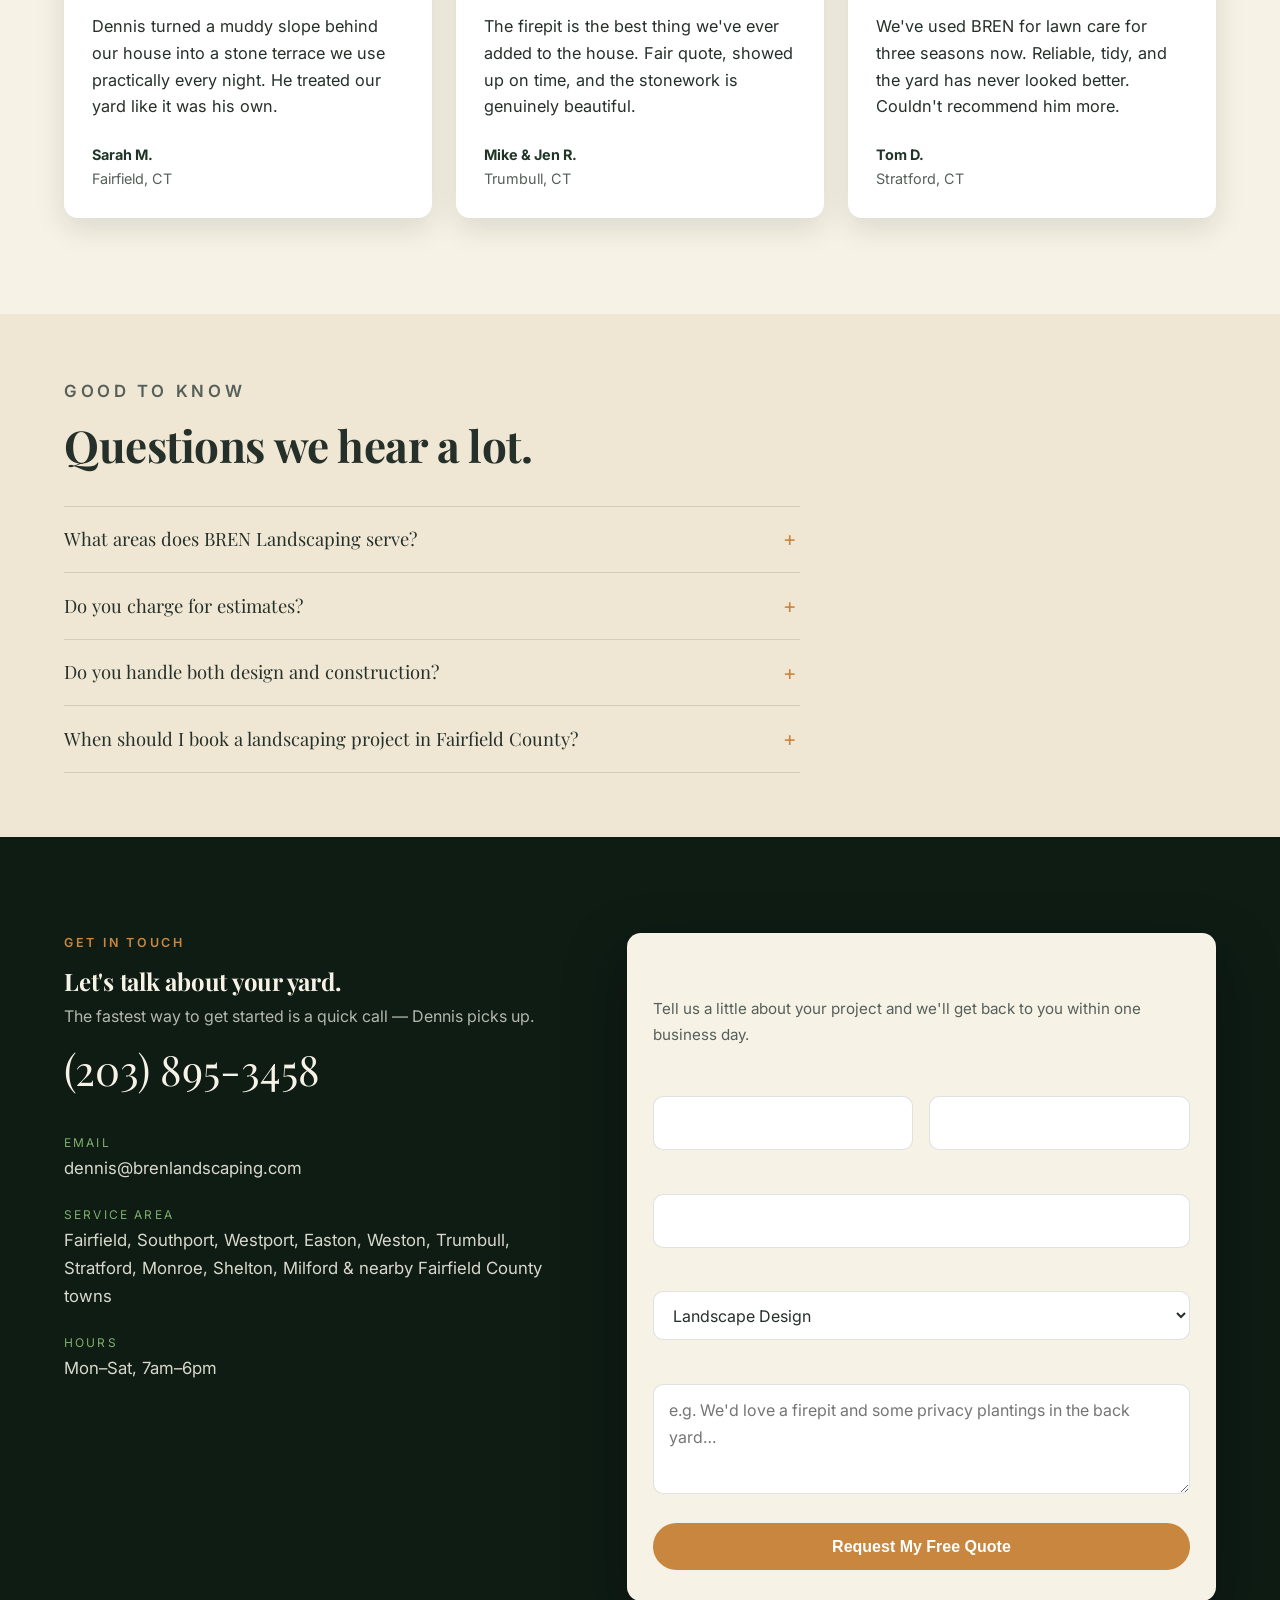
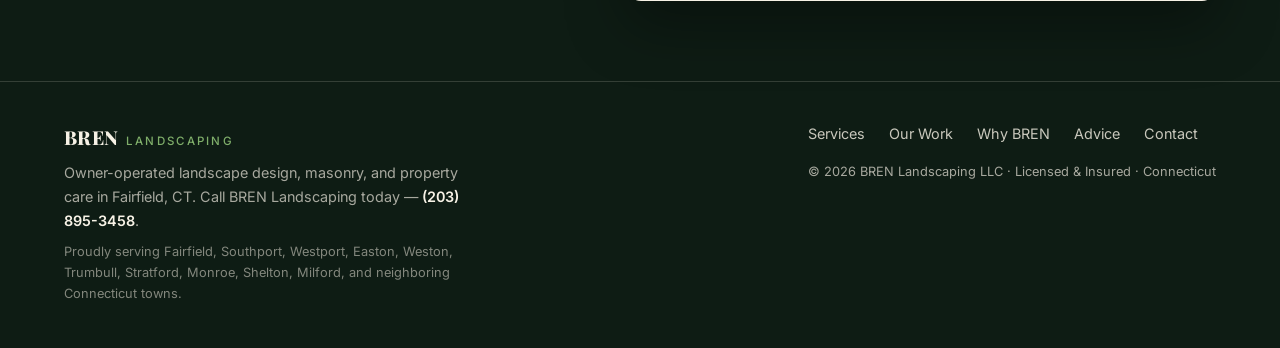
==== commit a4b55aa4: "Add Higgsfield-generated photography and switch site references" ====
--- a/index.html
+++ b/index.html
@@ -13,7 +13,7 @@
   <meta property="og:title" content="Landscaping in Fairfield, CT | BREN Landscaping">
   <meta property="og:description" content="Owner-operated landscape design, stone masonry, lawn care, and landscape lighting in Fairfield, CT and surrounding Fairfield County towns. Free quotes: (203) 895-3458.">
   <meta property="og:url" content="https://brenlandscaping.com/">
-  <meta property="og:image" content="https://brenlandscaping.com/images/hero.svg">
+  <meta property="og:image" content="https://brenlandscaping.com/images/hero.png">
   <meta name="twitter:card" content="summary_large_image">
   <meta name="twitter:title" content="Landscaping in Fairfield, CT | BREN Landscaping">
   <meta name="twitter:description" content="Owner-operated landscape design, masonry, lawn care &amp; lighting serving Fairfield County, CT. Free quotes: (203) 895-3458.">
@@ -32,7 +32,7 @@
     "url": "https://brenlandscaping.com/",
     "telephone": "+1-203-895-3458",
     "email": "dennis@brenlandscaping.com",
-    "image": "https://brenlandscaping.com/images/hero.svg",
+    "image": "https://brenlandscaping.com/images/hero.png",
     "priceRange": "$$",
     "founder": { "@type": "Person", "name": "Dennis Leahy" },
     "address": {
@@ -161,7 +161,7 @@
       </div>
       <div class="services-grid">
         <article class="service-card reveal">
-          <img src="images/gallery-8.svg" alt="Layered perennial garden design">
+          <img src="images/gallery-8.png" alt="Layered perennial garden design">
           <div class="service-body">
             <span class="service-tag">Design</span>
             <h3>Landscape Design</h3>
@@ -169,7 +169,7 @@
           </div>
         </article>
         <article class="service-card reveal">
-          <img src="images/gallery-3.svg" alt="Dry-laid fieldstone wall masonry">
+          <img src="images/gallery-3.png" alt="Dry-laid fieldstone wall masonry">
           <div class="service-body">
             <span class="service-tag">Build</span>
             <h3>Masonry &amp; Hardscape</h3>
@@ -177,7 +177,7 @@
           </div>
         </article>
         <article class="service-card reveal">
-          <img src="images/gallery-5.svg" alt="Freshly maintained striped lawn">
+          <img src="images/gallery-5.png" alt="Freshly maintained striped lawn">
           <div class="service-body">
             <span class="service-tag">Maintain</span>
             <h3>Lawn &amp; Seasonal Care</h3>
@@ -185,7 +185,7 @@
           </div>
         </article>
         <article class="service-card reveal">
-          <img src="images/gallery-4.svg" alt="Landscape lighting along a garden path at night">
+          <img src="images/gallery-4.png" alt="Landscape lighting along a garden path at night">
           <div class="service-body">
             <span class="service-tag">Light</span>
             <h3>Landscape Lighting</h3>
@@ -208,14 +208,14 @@
         <p>A few recent backyards, patios, and gardens in Fairfield, Westport, Trumbull, and the towns in between.</p>
       </div>
       <div class="masonry">
-        <figure class="reveal"><img src="images/gallery-1.svg" alt="Custom stone firepit at dusk in Fairfield, CT" loading="lazy"><figcaption>Custom Firepit &amp; Seating &middot; Fairfield</figcaption></figure>
-        <figure class="reveal"><img src="images/gallery-2.svg" alt="Bluestone terrace with garden beds in Westport, CT" loading="lazy"><figcaption>Bluestone Terrace &middot; Westport</figcaption></figure>
-        <figure class="reveal"><img src="images/gallery-6.svg" alt="Stone steps through a planted hillside in Easton, CT" loading="lazy"><figcaption>Hillside Steps &amp; Plantings &middot; Easton</figcaption></figure>
-        <figure class="reveal"><img src="images/gallery-5.svg" alt="Freshly striped lawn with mature trees in Fairfield, CT" loading="lazy"><figcaption>Full-Property Lawn Care &middot; Fairfield</figcaption></figure>
-        <figure class="reveal"><img src="images/gallery-4.svg" alt="Landscape lighting along a garden path at night in Southport, CT" loading="lazy"><figcaption>Path &amp; Garden Lighting &middot; Southport</figcaption></figure>
-        <figure class="reveal"><img src="images/gallery-3.svg" alt="Dry-laid fieldstone wall in Trumbull, CT" loading="lazy"><figcaption>Dry-Laid Fieldstone Wall &middot; Trumbull</figcaption></figure>
-        <figure class="reveal"><img src="images/gallery-7.svg" alt="Outdoor dining patio under string lights in Stratford, CT" loading="lazy"><figcaption>Evening Dining Patio &middot; Stratford</figcaption></figure>
-        <figure class="reveal"><img src="images/gallery-8.svg" alt="Layered perennial garden bed in bloom in Weston, CT" loading="lazy"><figcaption>Perennial Garden Beds &middot; Weston</figcaption></figure>
+        <figure class="reveal"><img src="images/gallery-1.png" alt="Custom stone firepit at dusk in Fairfield, CT" loading="lazy"><figcaption>Custom Firepit &amp; Seating &middot; Fairfield</figcaption></figure>
+        <figure class="reveal"><img src="images/gallery-2.png" alt="Bluestone terrace with garden beds in Westport, CT" loading="lazy"><figcaption>Bluestone Terrace &middot; Westport</figcaption></figure>
+        <figure class="reveal"><img src="images/gallery-6.png" alt="Stone steps through a planted hillside in Easton, CT" loading="lazy"><figcaption>Hillside Steps &amp; Plantings &middot; Easton</figcaption></figure>
+        <figure class="reveal"><img src="images/gallery-5.png" alt="Freshly striped lawn with mature trees in Fairfield, CT" loading="lazy"><figcaption>Full-Property Lawn Care &middot; Fairfield</figcaption></figure>
+        <figure class="reveal"><img src="images/gallery-4.png" alt="Landscape lighting along a garden path at night in Southport, CT" loading="lazy"><figcaption>Path &amp; Garden Lighting &middot; Southport</figcaption></figure>
+        <figure class="reveal"><img src="images/gallery-3.png" alt="Dry-laid fieldstone wall in Trumbull, CT" loading="lazy"><figcaption>Dry-Laid Fieldstone Wall &middot; Trumbull</figcaption></figure>
+        <figure class="reveal"><img src="images/gallery-7.png" alt="Outdoor dining patio under string lights in Stratford, CT" loading="lazy"><figcaption>Evening Dining Patio &middot; Stratford</figcaption></figure>
+        <figure class="reveal"><img src="images/gallery-8.png" alt="Layered perennial garden bed in bloom in Weston, CT" loading="lazy"><figcaption>Perennial Garden Beds &middot; Weston</figcaption></figure>
       </div>
       <div class="section-cta reveal">
         <a class="btn btn-dark" href="tel:+12038953458">Call to Talk About Your Project</a>
--- a/css/styles.css
+++ b/css/styles.css
@@ -200,7 +200,7 @@
   display: flex;
   align-items: flex-end;
   color: var(--cream);
-  background: var(--green-950) url("../images/hero.svg") center / cover no-repeat;
+  background: var(--green-950) url("../images/hero.png") center / cover no-repeat;
 }
 
 .hero::after {
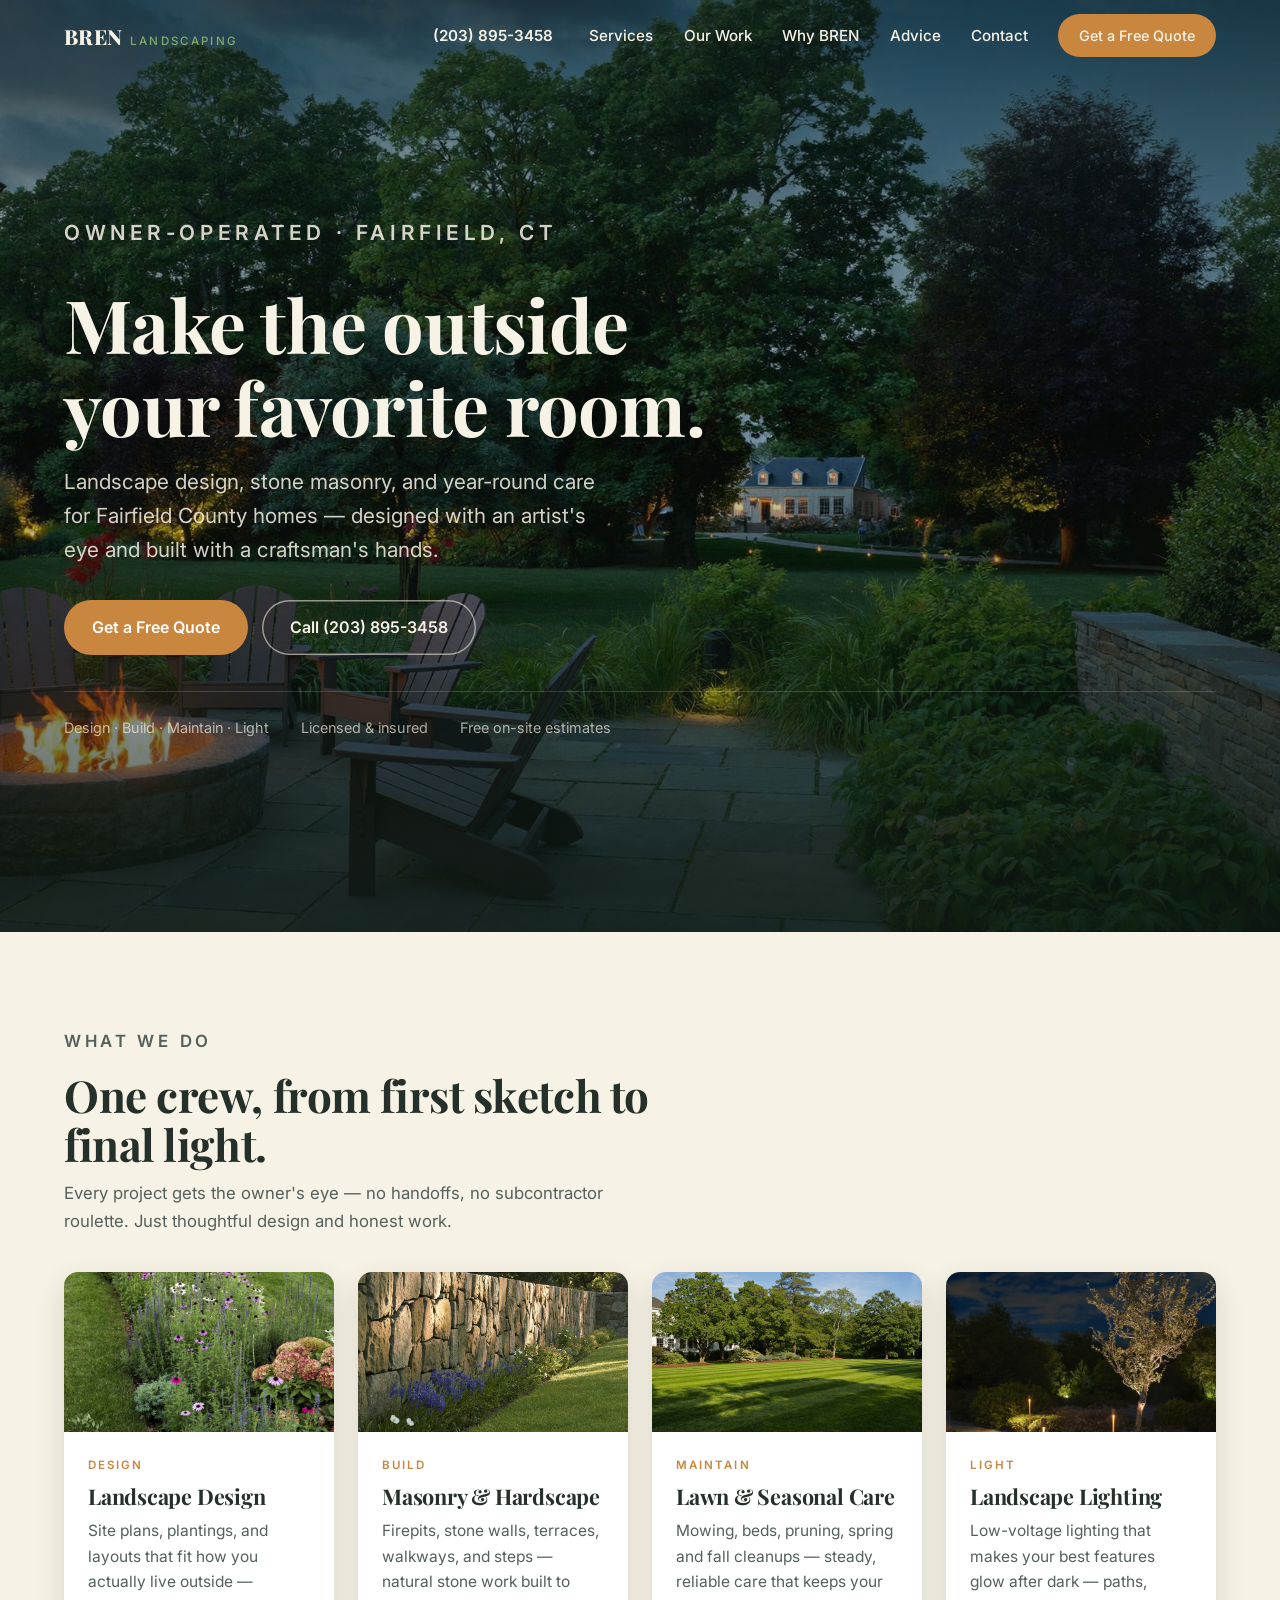
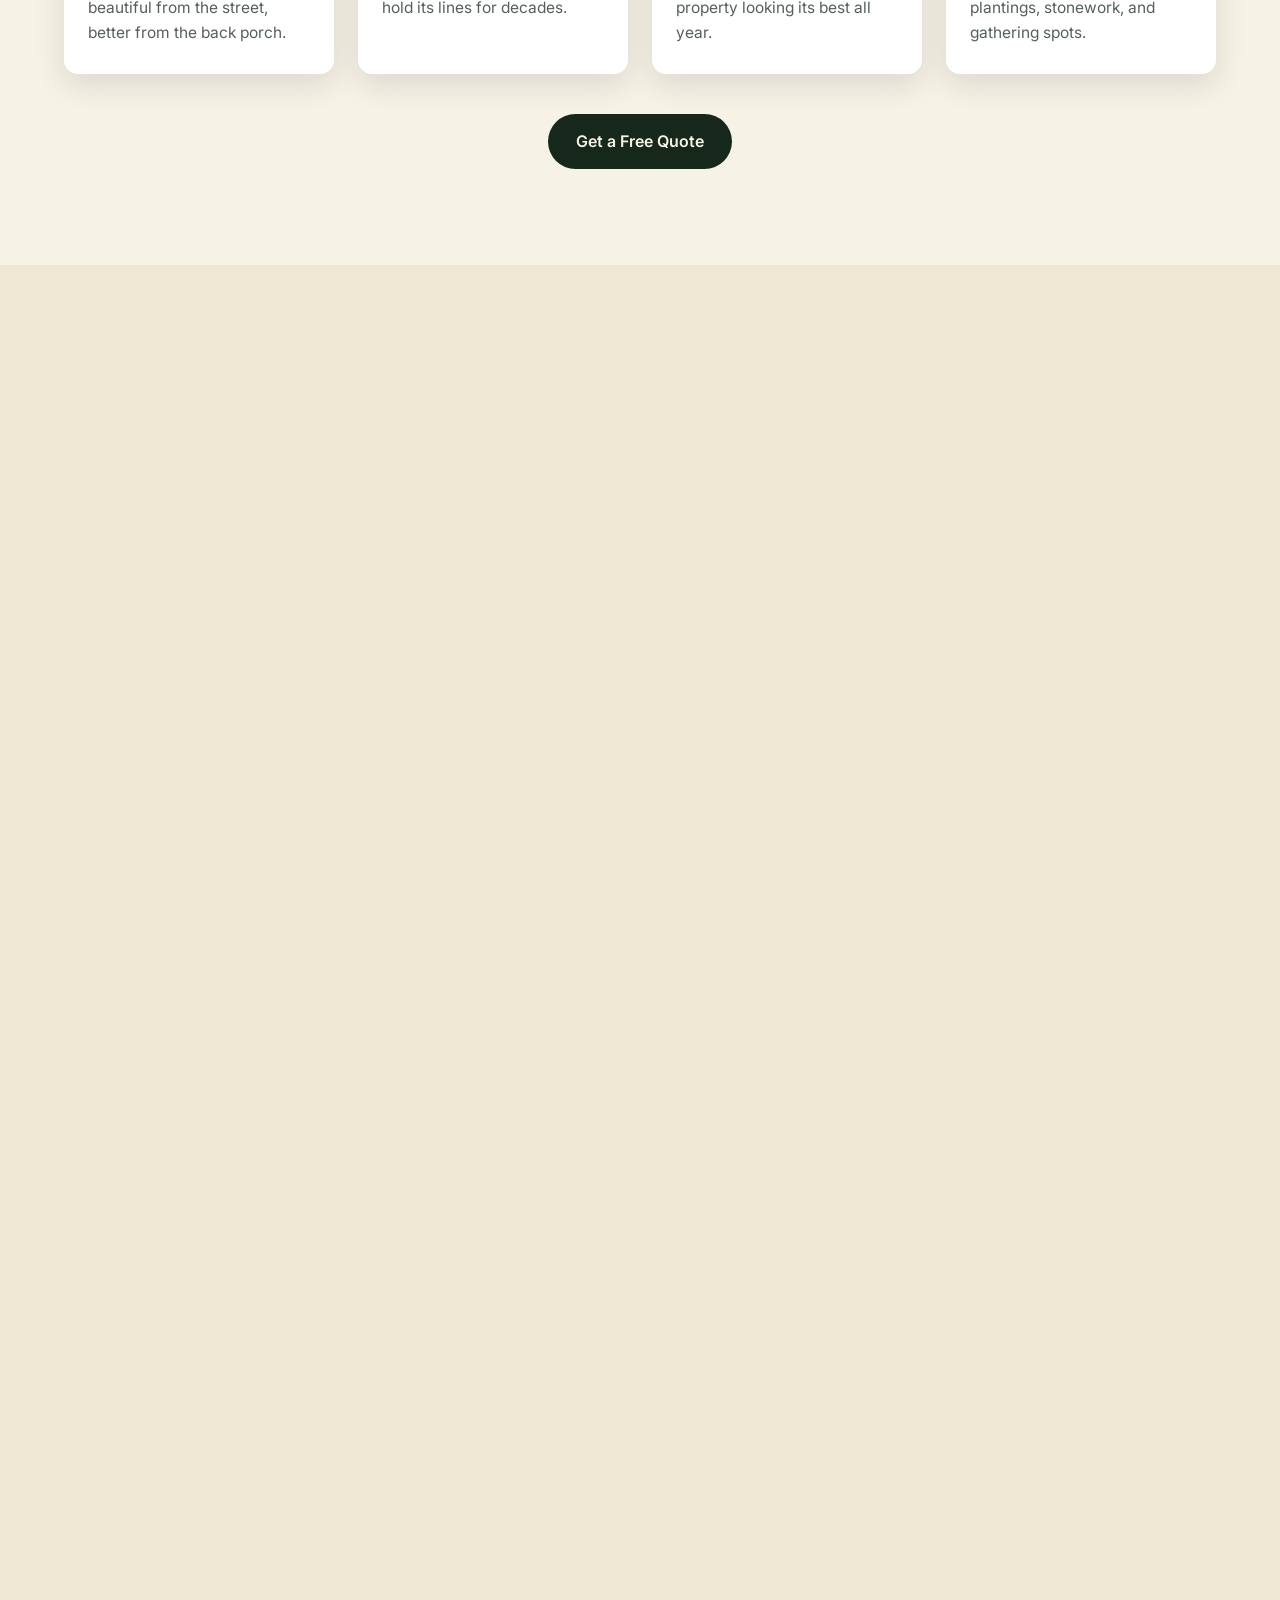
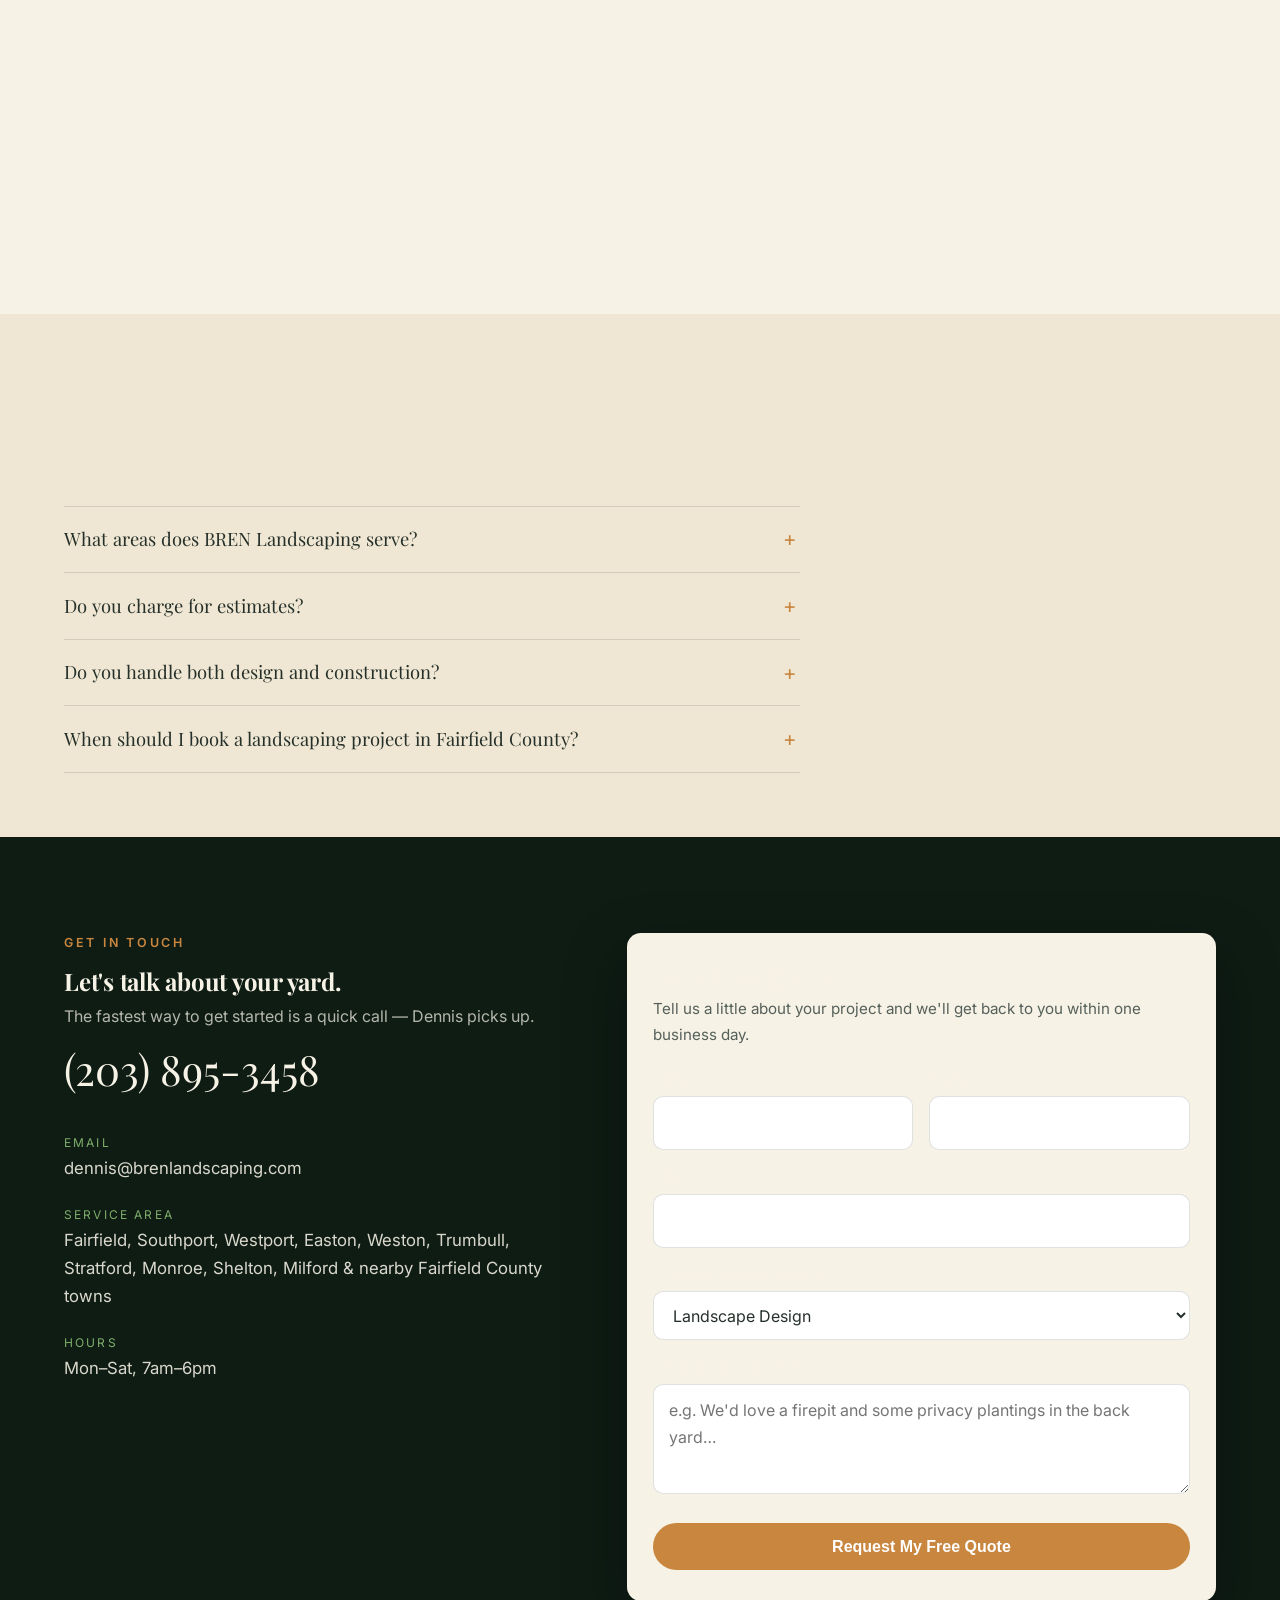
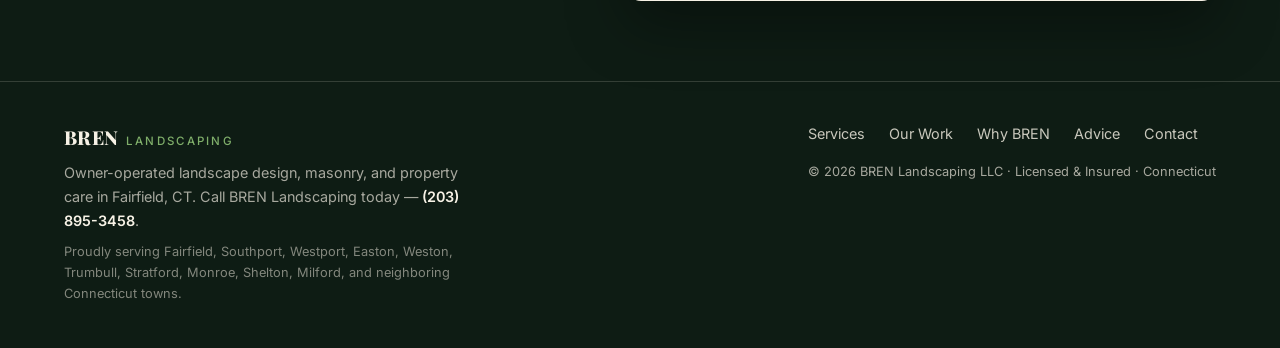
==== commit 1ddd2161: "Optimize photography to web-weight JPEGs and clean up fetch tooling - Convert the nine CI-fetched PN" ====
--- a/index.html
+++ b/index.html
@@ -13,7 +13,7 @@
   <meta property="og:title" content="Landscaping in Fairfield, CT | BREN Landscaping">
   <meta property="og:description" content="Owner-operated landscape design, stone masonry, lawn care, and landscape lighting in Fairfield, CT and surrounding Fairfield County towns. Free quotes: (203) 895-3458.">
   <meta property="og:url" content="https://brenlandscaping.com/">
-  <meta property="og:image" content="https://brenlandscaping.com/images/hero.png">
+  <meta property="og:image" content="https://brenlandscaping.com/images/hero.jpg">
   <meta name="twitter:card" content="summary_large_image">
   <meta name="twitter:title" content="Landscaping in Fairfield, CT | BREN Landscaping">
   <meta name="twitter:description" content="Owner-operated landscape design, masonry, lawn care &amp; lighting serving Fairfield County, CT. Free quotes: (203) 895-3458.">
@@ -32,7 +32,7 @@
     "url": "https://brenlandscaping.com/",
     "telephone": "+1-203-895-3458",
     "email": "dennis@brenlandscaping.com",
-    "image": "https://brenlandscaping.com/images/hero.png",
+    "image": "https://brenlandscaping.com/images/hero.jpg",
     "priceRange": "$$",
     "founder": { "@type": "Person", "name": "Dennis Leahy" },
     "address": {
@@ -161,7 +161,7 @@
       </div>
       <div class="services-grid">
         <article class="service-card reveal">
-          <img src="images/gallery-8.png" alt="Layered perennial garden design">
+          <img src="images/gallery-8.jpg" alt="Layered perennial garden design">
           <div class="service-body">
             <span class="service-tag">Design</span>
             <h3>Landscape Design</h3>
@@ -169,7 +169,7 @@
           </div>
         </article>
         <article class="service-card reveal">
-          <img src="images/gallery-3.png" alt="Dry-laid fieldstone wall masonry">
+          <img src="images/gallery-3.jpg" alt="Dry-laid fieldstone wall masonry">
           <div class="service-body">
             <span class="service-tag">Build</span>
             <h3>Masonry &amp; Hardscape</h3>
@@ -177,7 +177,7 @@
           </div>
         </article>
         <article class="service-card reveal">
-          <img src="images/gallery-5.png" alt="Freshly maintained striped lawn">
+          <img src="images/gallery-5.jpg" alt="Freshly maintained striped lawn">
           <div class="service-body">
             <span class="service-tag">Maintain</span>
             <h3>Lawn &amp; Seasonal Care</h3>
@@ -185,7 +185,7 @@
           </div>
         </article>
         <article class="service-card reveal">
-          <img src="images/gallery-4.png" alt="Landscape lighting along a garden path at night">
+          <img src="images/gallery-4.jpg" alt="Landscape lighting along a garden path at night">
           <div class="service-body">
             <span class="service-tag">Light</span>
             <h3>Landscape Lighting</h3>
@@ -208,14 +208,14 @@
         <p>A few recent backyards, patios, and gardens in Fairfield, Westport, Trumbull, and the towns in between.</p>
       </div>
       <div class="masonry">
-        <figure class="reveal"><img src="images/gallery-1.png" alt="Custom stone firepit at dusk in Fairfield, CT" loading="lazy"><figcaption>Custom Firepit &amp; Seating &middot; Fairfield</figcaption></figure>
-        <figure class="reveal"><img src="images/gallery-2.png" alt="Bluestone terrace with garden beds in Westport, CT" loading="lazy"><figcaption>Bluestone Terrace &middot; Westport</figcaption></figure>
-        <figure class="reveal"><img src="images/gallery-6.png" alt="Stone steps through a planted hillside in Easton, CT" loading="lazy"><figcaption>Hillside Steps &amp; Plantings &middot; Easton</figcaption></figure>
-        <figure class="reveal"><img src="images/gallery-5.png" alt="Freshly striped lawn with mature trees in Fairfield, CT" loading="lazy"><figcaption>Full-Property Lawn Care &middot; Fairfield</figcaption></figure>
-        <figure class="reveal"><img src="images/gallery-4.png" alt="Landscape lighting along a garden path at night in Southport, CT" loading="lazy"><figcaption>Path &amp; Garden Lighting &middot; Southport</figcaption></figure>
-        <figure class="reveal"><img src="images/gallery-3.png" alt="Dry-laid fieldstone wall in Trumbull, CT" loading="lazy"><figcaption>Dry-Laid Fieldstone Wall &middot; Trumbull</figcaption></figure>
-        <figure class="reveal"><img src="images/gallery-7.png" alt="Outdoor dining patio under string lights in Stratford, CT" loading="lazy"><figcaption>Evening Dining Patio &middot; Stratford</figcaption></figure>
-        <figure class="reveal"><img src="images/gallery-8.png" alt="Layered perennial garden bed in bloom in Weston, CT" loading="lazy"><figcaption>Perennial Garden Beds &middot; Weston</figcaption></figure>
+        <figure class="reveal"><img src="images/gallery-1.jpg" alt="Custom stone firepit at dusk in Fairfield, CT" loading="lazy"><figcaption>Custom Firepit &amp; Seating &middot; Fairfield</figcaption></figure>
+        <figure class="reveal"><img src="images/gallery-2.jpg" alt="Bluestone terrace with garden beds in Westport, CT" loading="lazy"><figcaption>Bluestone Terrace &middot; Westport</figcaption></figure>
+        <figure class="reveal"><img src="images/gallery-6.jpg" alt="Stone steps through a planted hillside in Easton, CT" loading="lazy"><figcaption>Hillside Steps &amp; Plantings &middot; Easton</figcaption></figure>
+        <figure class="reveal"><img src="images/gallery-5.jpg" alt="Freshly striped lawn with mature trees in Fairfield, CT" loading="lazy"><figcaption>Full-Property Lawn Care &middot; Fairfield</figcaption></figure>
+        <figure class="reveal"><img src="images/gallery-4.jpg" alt="Landscape lighting along a garden path at night in Southport, CT" loading="lazy"><figcaption>Path &amp; Garden Lighting &middot; Southport</figcaption></figure>
+        <figure class="reveal"><img src="images/gallery-3.jpg" alt="Dry-laid fieldstone wall in Trumbull, CT" loading="lazy"><figcaption>Dry-Laid Fieldstone Wall &middot; Trumbull</figcaption></figure>
+        <figure class="reveal"><img src="images/gallery-7.jpg" alt="Outdoor dining patio under string lights in Stratford, CT" loading="lazy"><figcaption>Evening Dining Patio &middot; Stratford</figcaption></figure>
+        <figure class="reveal"><img src="images/gallery-8.jpg" alt="Layered perennial garden bed in bloom in Weston, CT" loading="lazy"><figcaption>Perennial Garden Beds &middot; Weston</figcaption></figure>
       </div>
       <div class="section-cta reveal">
         <a class="btn btn-dark" href="tel:+12038953458">Call to Talk About Your Project</a>
--- a/css/styles.css
+++ b/css/styles.css
@@ -200,7 +200,7 @@
   display: flex;
   align-items: flex-end;
   color: var(--cream);
-  background: var(--green-950) url("../images/hero.png") center / cover no-repeat;
+  background: var(--green-950) url("../images/hero.jpg") center / cover no-repeat;
 }
 
 .hero::after {
